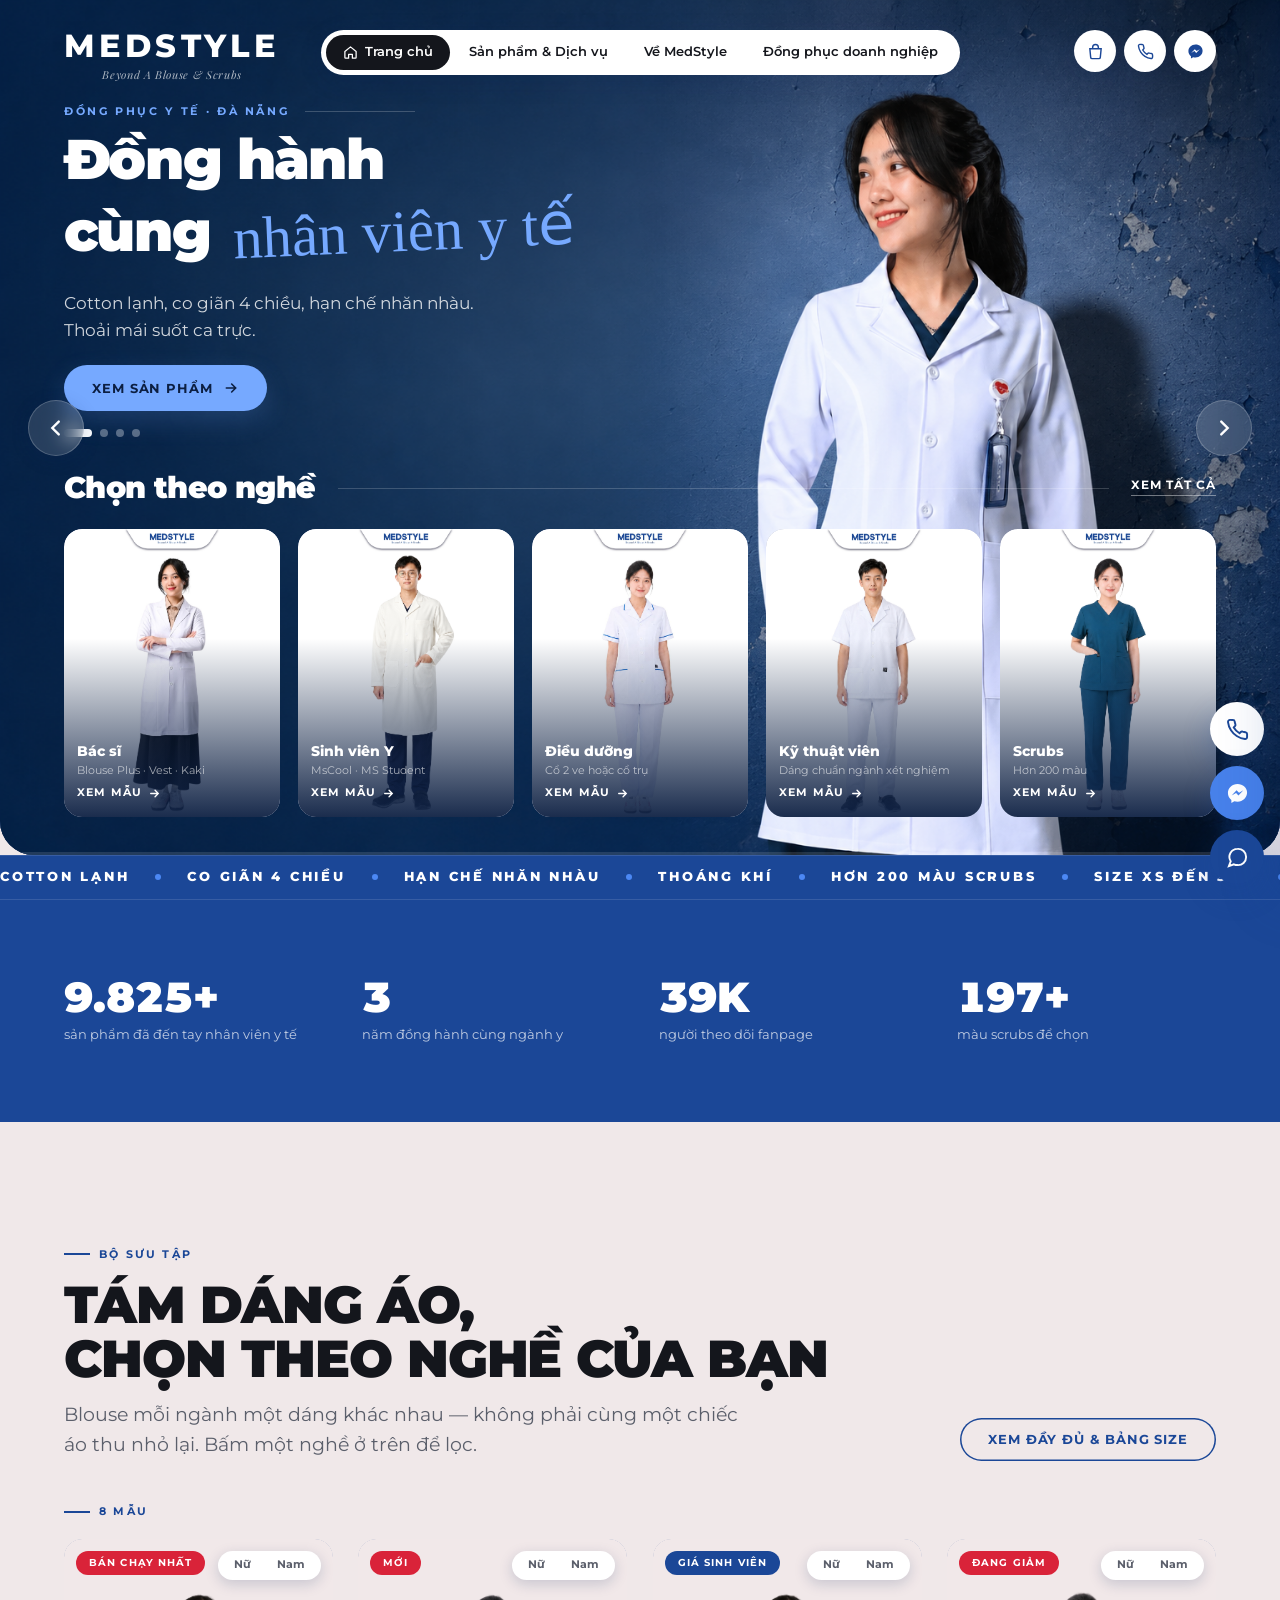
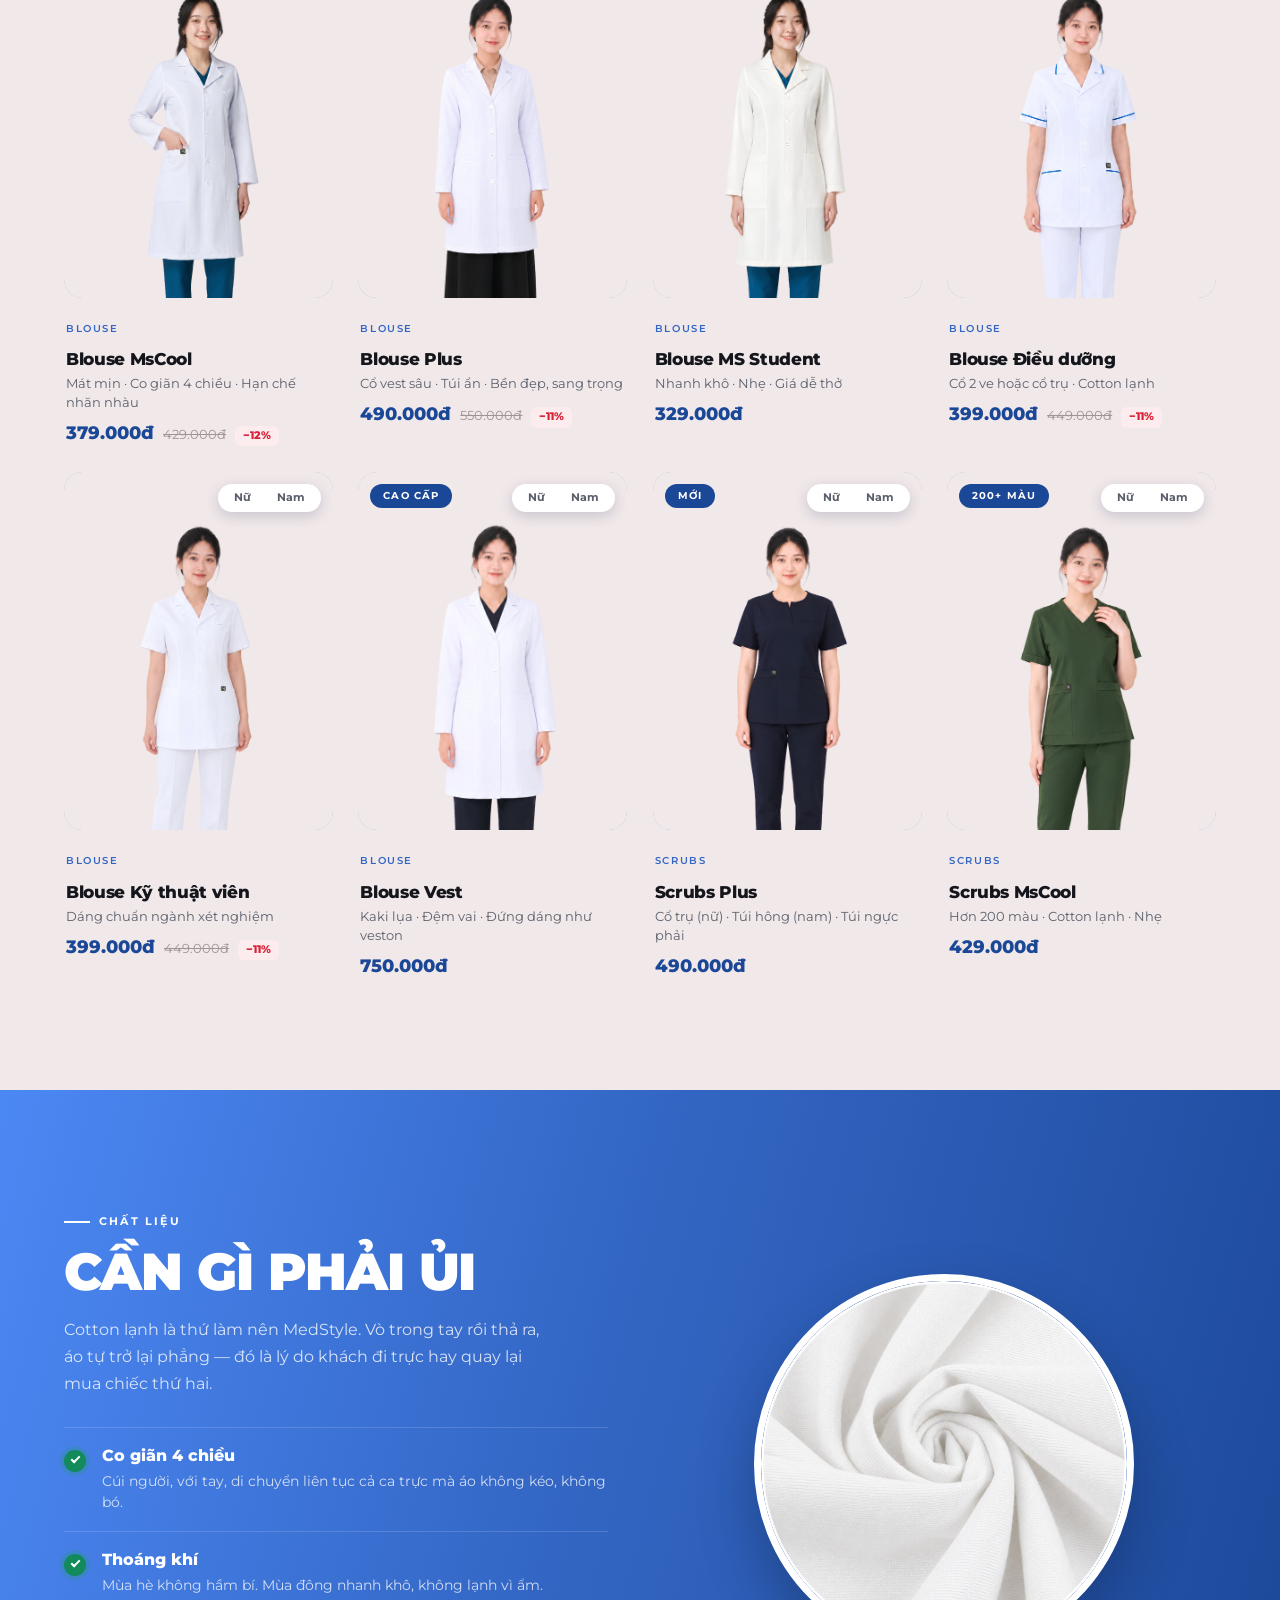
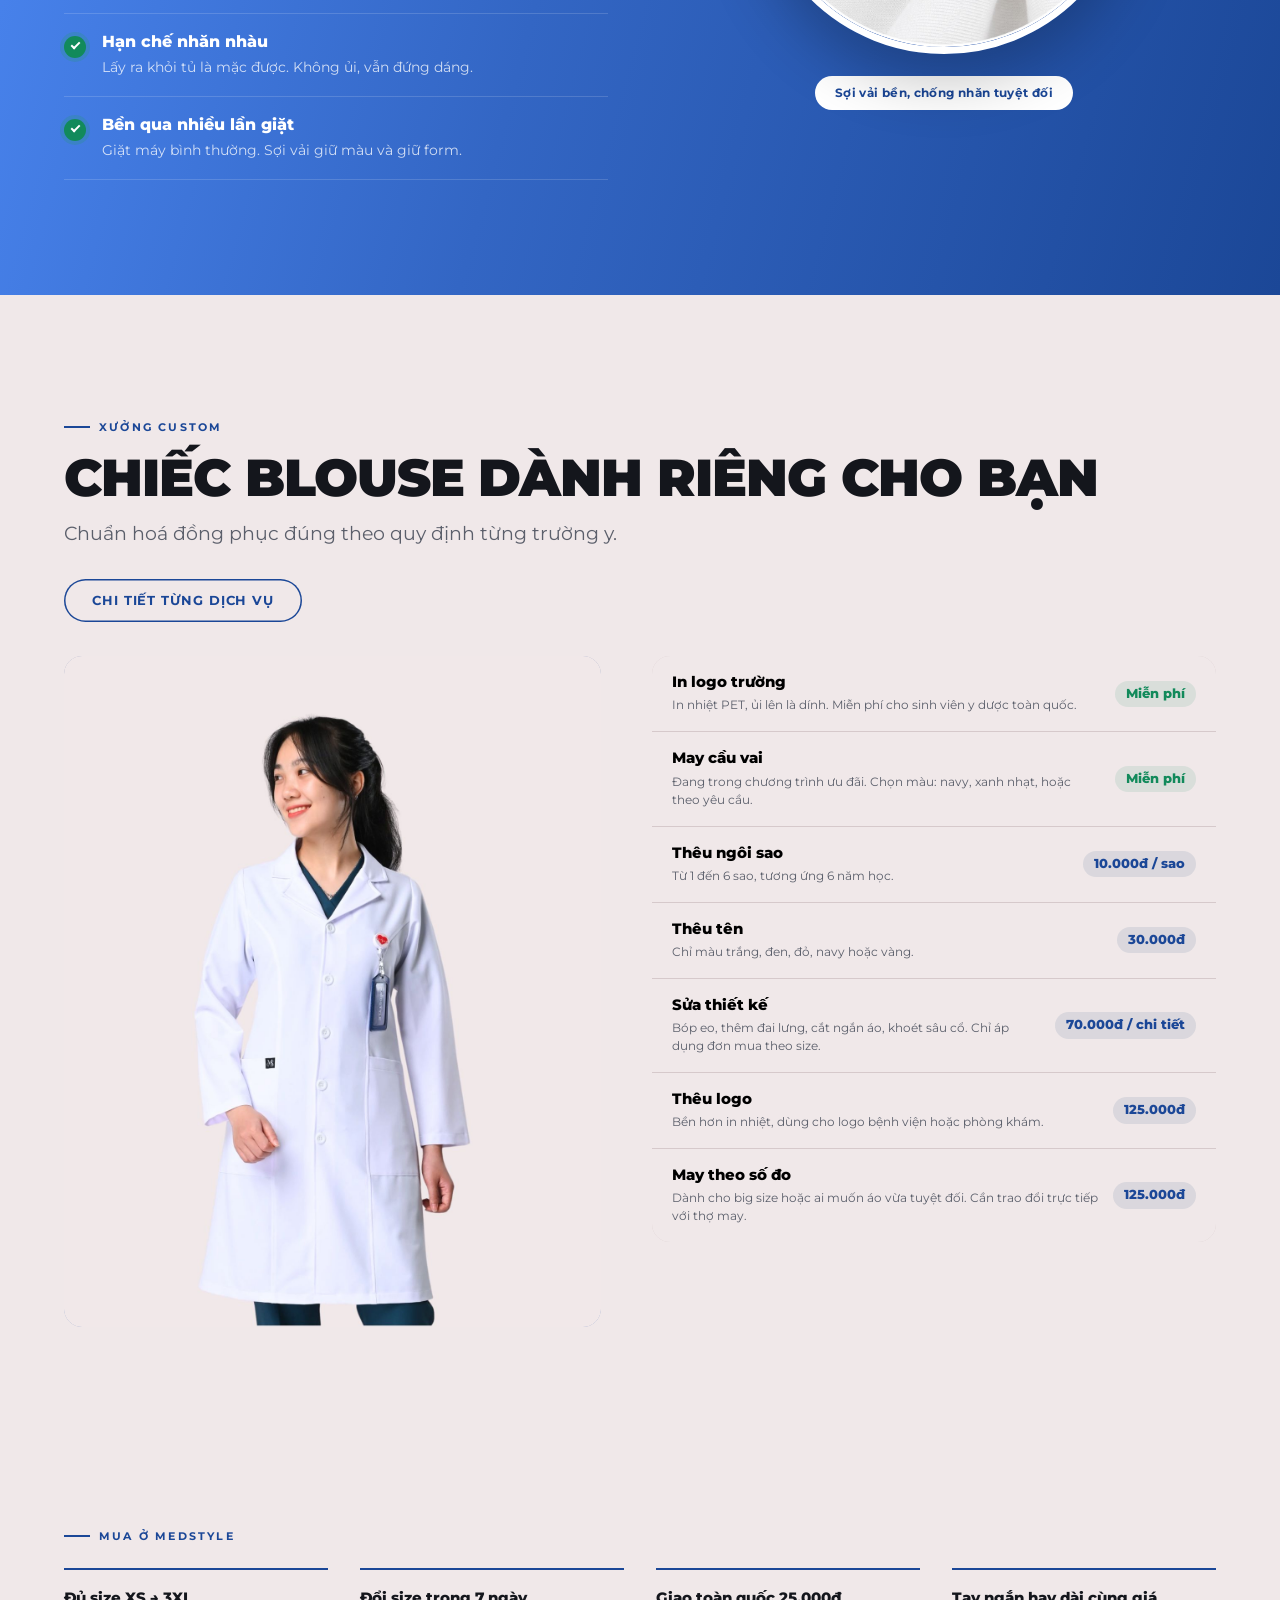
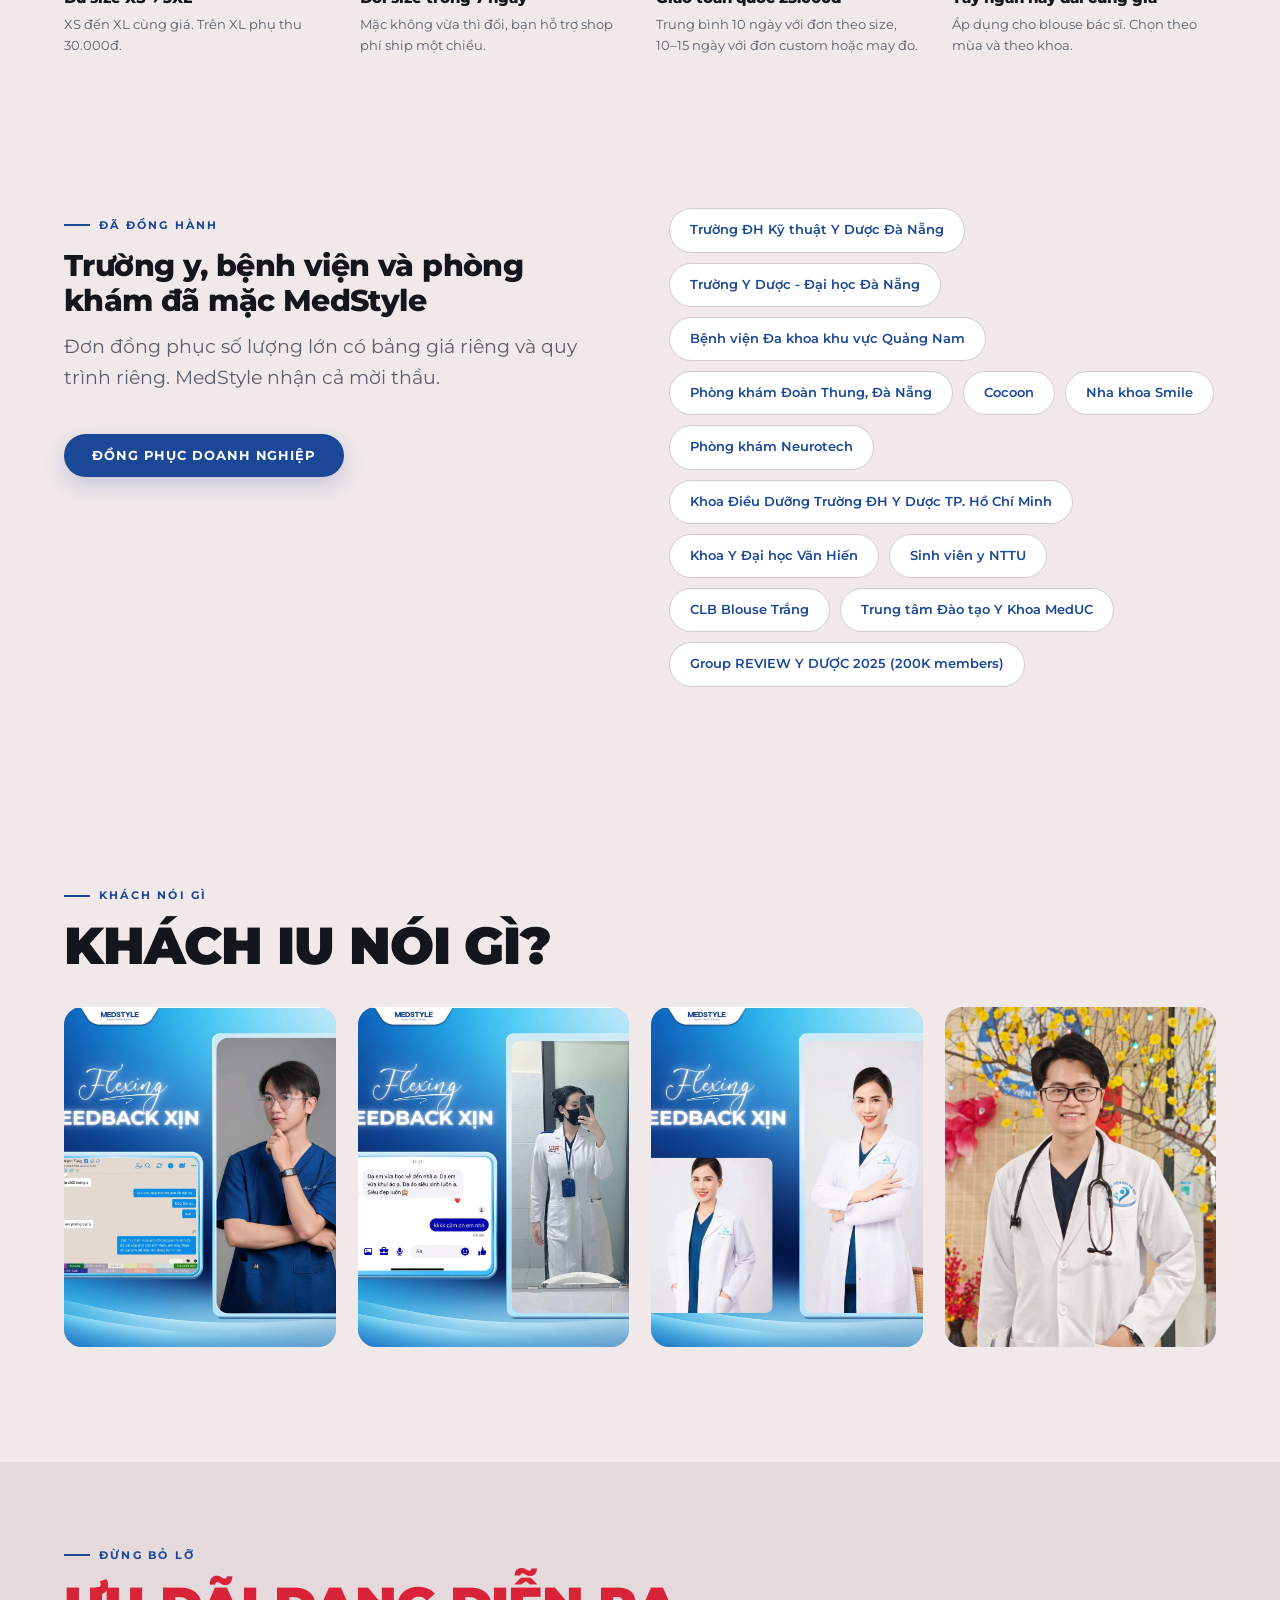
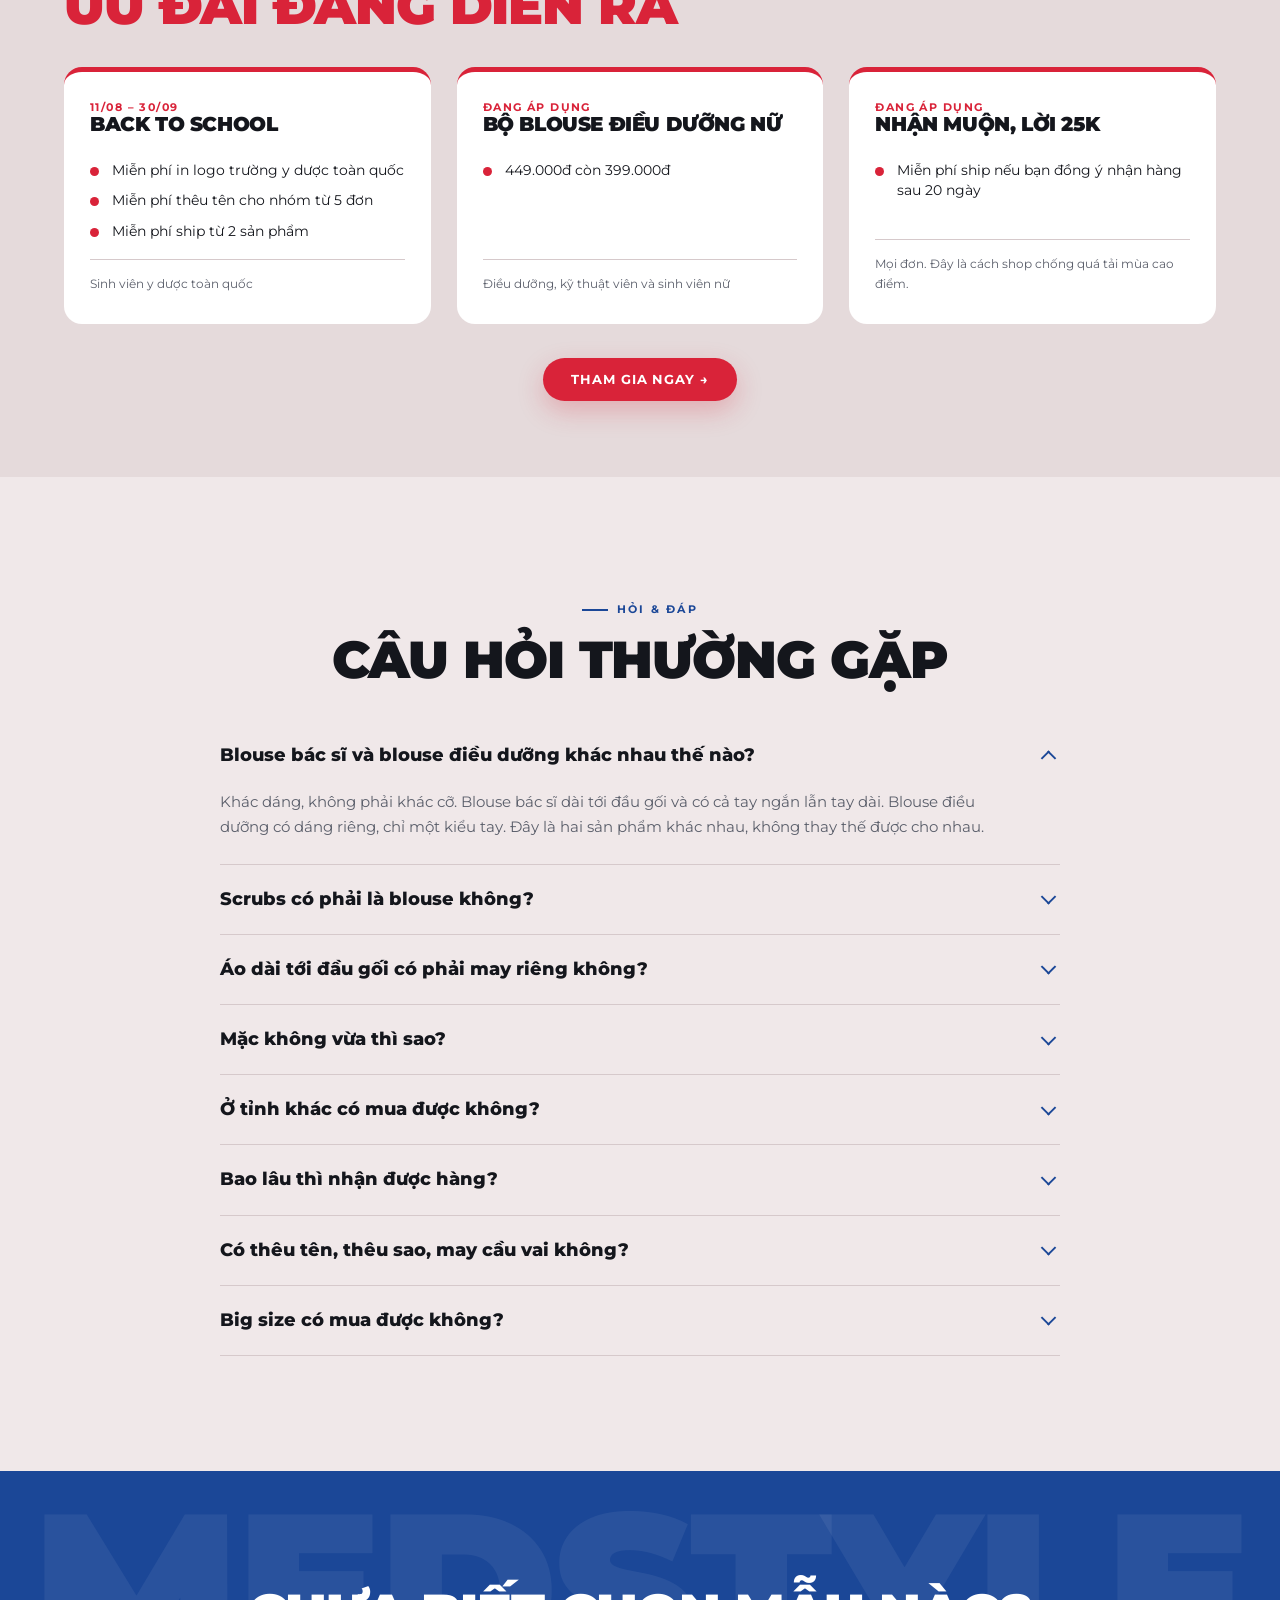
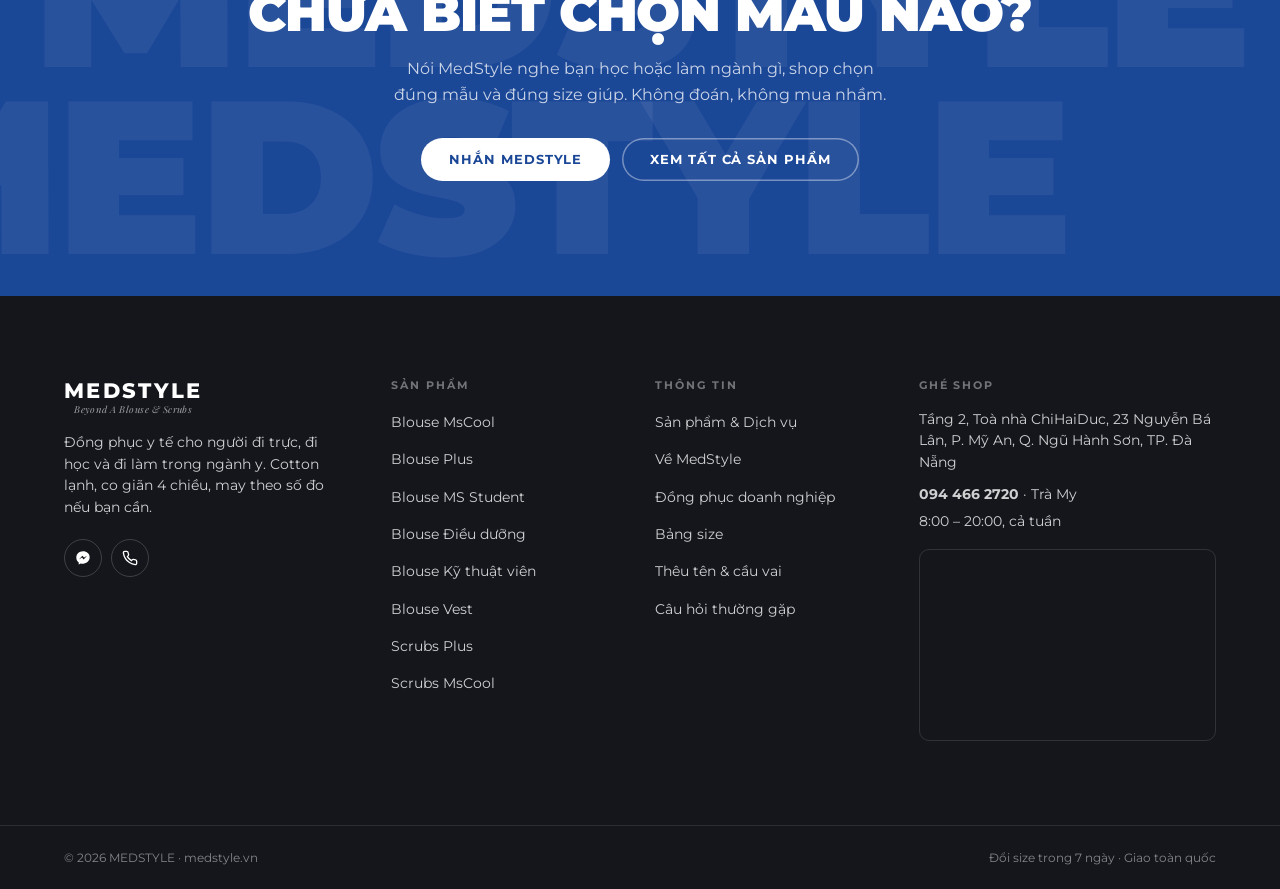
==== index.html @ abc02526 "sua title" ====
<!DOCTYPE html>
<html lang="vi">
<head>
  <meta charset="utf-8">
  <meta name="viewport" content="width=device-width,initial-scale=1">
  <title>MedStyle — ĐỒNG PHỤC Y TẾ</title>
  <link rel="icon" type="image/png" href="assets/img/favicon.jpg">
  <meta name="description" content="Áo blouse bác sĩ, điều dưỡng, kỹ thuật viên và scrubs y tế. Cotton lạnh co giãn 4 chiều, hạn chế nhăn nhàu.">
  <meta name="theme-color" content="#1B4797">
  <link rel="preconnect" href="https://fonts.googleapis.com">
  <link rel="preconnect" href="https://fonts.gstatic.com" crossorigin>
  <link href="https://fonts.googleapis.com/css2?family=Montserrat:ital,wght@0,400;0,500;0,600;0,700;0,800;0,900;1,500&family=Playfair+Display:ital@1&display=swap" rel="stylesheet">
  <link rel="stylesheet" href="assets/css/base.css">
  <link rel="stylesheet" href="assets/css/components.css">
  <link rel="stylesheet" href="assets/css/sections.css">
  <script defer src="assets/js/content.js"></script>
  <script defer src="assets/js/core.js"></script>
  <script defer src="assets/js/render.js"></script>
  <script defer src="assets/js/saved.js"></script>
  <script defer src="assets/js/bot.js"></script>
  <script defer src="assets/js/app.js"></script>
</head>
<body>
  <div id="site-header"></div>
  <main>
    <div data-hero="home" data-cats></div>
    <div class="tape" data-ms="tape" aria-hidden="true"></div>

    <section class="trust pad-s">
      <div class="wrap trust__grid" data-ms="stats"></div>
    </section>

    <section class="pad" id="lookbook">
      <div class="wrap">
        <div class="sec-head rv">
          <div>
            <p class="eyebrow">Bộ sưu tập</p>
            <h2 class="h-l">Tám dáng áo,<br>chọn theo nghề của bạn</h2>
            <p class="lede">Blouse mỗi ngành một dáng khác nhau — không phải cùng một chiếc áo thu nhỏ lại. Bấm một nghề ở trên để lọc.</p>
          </div>
          <a class="btn btn--ghost" href="products.html">Xem đầy đủ & bảng size</a>
        </div>
        <p class="eyebrow rv" style="margin-bottom:22px"><span data-ms="catcount">8 mẫu</span></p>
        <div class="grid-p rv" data-ms="pgrid"></div>
      </div>
    </section>

    <section class="fabric pad" id="chatlieu">
      <div class="wrap fabric__grid">
        <div class="rv">
          <p class="eyebrow">Chất liệu</p>
          <h2 class="h-l">Cần gì phải ủi</h2>
          <p style="color:#ffffffcc;font-size:16px;line-height:1.7;max-width:44ch;margin:16px 0 0">Cotton lạnh là thứ làm nên MedStyle. Vò trong tay rồi thả ra, áo tự trở lại phẳng — đó là lý do khách đi trực hay quay lại mua chiếc thứ hai.</p>
          <ul class="fabric__list">
            <li><div><b>Co giãn 4 chiều</b><p>Cúi người, với tay, di chuyển liên tục cả ca trực mà áo không kéo, không bó.</p></div></li>
            <li><div><b>Thoáng khí</b><p>Mùa hè không hầm bí. Mùa đông nhanh khô, không lạnh vì ẩm.</p></div></li>
            <li><div><b>Hạn chế nhăn nhàu</b><p>Lấy ra khỏi tủ là mặc được. Không ủi, vẫn đứng dáng.</p></div></li>
            <li><div><b>Bền qua nhiều lần giặt</b><p>Giặt máy bình thường. Sợi vải giữ màu và giữ form.</p></div></li>
          </ul>
        </div>
        <div class="zoom rv">
          <div class="zoom__circle">
            <figure class="ph" data-label="fabric-zoom.jpg · 900×900">
              <img src="assets/img/fabric-zoom.jpg" alt="Cận cảnh sợi vải cotton lạnh" loading="lazy" onerror="this.remove()">
            </figure>
          </div>
          <span class="zoom__cap">Sợi vải bền, chống nhăn tuyệt đối</span>
        </div>
      </div>
    </section>

    <section class="pad">
      <div class="wrap">
        <div class="sec-head rv">
          <div>
            <p class="eyebrow">Xưởng custom</p>
            <h2 class="h-l">Chiếc Blouse dành riêng cho bạn</h2>
            <p class="lede">Chuẩn hoá đồng phục đúng theo quy định từng trường y.</p>
          </div>
          <a class="btn btn--ghost" href="products.html#dichvu">Chi tiết từng dịch vụ</a>
        </div>
        <div class="rv" data-ms="custom">
        </div>
      </div>
    </section>

    <section class="pad-s">
      <div class="wrap">
        <p class="eyebrow rv">Mua ở MedStyle</p>
        <div class="pol rv" data-ms="pol" style="margin-top:8px">
        </div>
      </div>
    </section>

    <section class="pad-s">
      <div class="wrap">
        <div class="two two--top">
          <div class="rv">
            <p class="eyebrow">Đã đồng hành</p>
            <h2 class="h-m">Trường y, bệnh viện và phòng khám đã mặc MedStyle</h2>
            <p class="lede" style="margin-top:14px">Đơn đồng phục số lượng lớn có bảng giá riêng và quy trình riêng. MedStyle nhận cả mời thầu.</p>
            <a class="btn btn--pri" href="b2b.html" style="margin-top:22px">Đồng phục doanh nghiệp</a>
          </div>
          <ul class="partners rv" data-ms="partners"></ul>
        </div>
      </div>
    </section>

    <section class="pad">
      <div class="wrap">
        <div class="sec-head rv">
          <div>
            <p class="eyebrow">Khách nói gì</p>
            <h2 class="h-l">Khách iu nói gì?</h2>
          </div>
        </div>
        <div class="fb rv" data-ms="fb"></div>
      </div>
    </section>

    <section class="pad-s" style="background:var(--paper-deep)">
      <div class="wrap">
        <div class="sec-head rv">
          <div>
            <p class="eyebrow">Đừng bỏ lỡ</p>
            <h2 class="h-l"><span class="blink-red">Ưu đãi đang diễn ra</span></h2>
          </div>
        </div>
        <div class="promo rv" data-ms="promo"></div>
        <div style="text-align:center;margin-top:clamp(22px,3vw,34px)" class="rv">
          <a class="btn btn--sale" id="promoJoin" href="#">Tham gia ngay →</a>
        </div>
      </div>
    </section>

    <section class="pad" id="faq">
      <div class="wrap">
        <div style="text-align:center;margin-bottom:34px" class="rv">
          <p class="eyebrow" style="justify-content:center">Hỏi & đáp</p>
          <h2 class="h-l">Câu hỏi thường gặp</h2>
        </div>
        <div class="faq rv" data-ms="faq-list"></div>
      </div>
    </section>

    <section class="closer pad">
      <div class="ghost" aria-hidden="true">
        <span>MEDSTYLE</span>
        <span>MEDSTYLE</span>
      </div>
      <div class="wrap" style="position:relative;z-index:3">
        <h2 class="h-l">Chưa biết chọn mẫu nào?</h2>
        <p>Nói MedStyle nghe bạn học hoặc làm ngành gì, shop chọn đúng mẫu và đúng size giúp. Không đoán, không mua nhầm.</p>
        <div style="display:flex;gap:12px;justify-content:center;flex-wrap:wrap">
          <a class="btn btn--onblue" id="closerMess" href="#">Nhắn MedStyle</a>
          <a class="btn btn--ghost" href="products.html" style="box-shadow:inset 0 0 0 1.5px #ffffff66;color:#fff">Xem tất cả sản phẩm</a>
        </div>
      </div>
    </section>
  </main>
  <div id="site-footer"></div>
</body>
</html>
---- assets/css/base.css ----
:root{
  --navy:#1B4797;
  --navy-deep:#123273;
  --blue:#3366C4;
  --blue-bright:#4781EA;
  --blue-lift:#4C88F4;
  --paper:#F0E8E9;
  --paper-deep:#E5DADB;
  --white:#FFF;
  --ink:#14161C;
  --ink-soft:#5B5F6B;
  --line:#D6C9CB;
  --dk:#0C1F42;
  --dk-2:#122E5C;
  --dk-3:#1B4797;
  --lift:#76A9FF;
  --sale:#D92339;
  --sale-soft:#FDECEE;
  --ok:#128A5B;
  --amber:#C79A16;
  --wedge:linear-gradient(105deg,var(--blue-lift) 0%,var(--blue) 45%,var(--navy) 100%);
  --display:"Montserrat",system-ui,sans-serif;
  --body:"Montserrat",system-ui,sans-serif;
  --serif:"Playfair Display",Georgia,serif;
  --script:"Pacifico","Dancing Script",cursive;
  --gut:clamp(20px,5vw,64px);
  --max:1320px;
  --r:18px;
  --r-s:10px;
  --ease:cubic-bezier(.22,.61,.36,1)
}
*,*::before,*::after{box-sizing:border-box}
html{scroll-behavior:smooth;-webkit-text-size-adjust:100%}
body{margin:0;background:var(--paper);color:var(--ink);font:400 16px/1.65 var(--body);overflow-x:hidden}
img{max-width:100%;display:block}a{color:inherit;text-decoration:none}button{font:inherit;cursor:pointer}
:focus-visible{outline:3px solid var(--navy);outline-offset:3px;border-radius:4px}
@media(prefers-reduced-motion:reduce){*{animation:none!important;transition:none!important;scroll-behavior:auto!important}}
.wrap{width:100%;max-width:var(--max);margin-inline:auto;padding-inline:var(--gut)}
section{position:relative}.pad{padding-block:clamp(64px,9vw,130px)}.pad-s{padding-block:clamp(44px,6vw,84px)}
.eyebrow{display:inline-flex;align-items:center;gap:9px;font:700 11px/1 var(--body);letter-spacing:.2em;text-transform:uppercase;color:var(--navy);margin:0 0 18px}
.eyebrow::before{content:"";width:26px;height:2px;background:currentColor}
h1,h2,h3,h4{margin:0;font-family:var(--display);letter-spacing:-.02em;color:var(--ink)}
.h-xl{font-weight:900;font-size:clamp(30px,4.2vw,50px);line-height:1.15;text-transform:uppercase}
.h-l{font-weight:900;font-size:clamp(28px,4.2vw,52px);line-height:1.04;text-transform:uppercase}
.h-m{font-weight:800;font-size:clamp(21px,2.5vw,30px);line-height:1.16}.h-s{font-weight:700;font-size:17px;line-height:1.3}
.lede{font-size:clamp(16px,1.5vw,19px);line-height:1.6;color:var(--ink-soft);max-width:52ch}.txt-blue{color:var(--navy)}
.two{display:grid;grid-template-columns:1fr 1fr;gap:clamp(26px,4.5vw,64px);align-items:center}.two--top{align-items:start}
.prose p{font-size:15.5px;line-height:1.78;color:var(--ink-soft);margin:0 0 18px;max-width:62ch}.prose p strong{color:var(--ink)}
.prose h3{font:800 clamp(19px,2.2vw,26px)/1.2 var(--display);margin:38px 0 14px}
.rv{opacity:0;transform:translateY(22px);transition:opacity .7s var(--ease),transform .7s var(--ease)}.rv.is-in{opacity:1;transform:none}
.ph{position:relative;margin:0;overflow:hidden;aspect-ratio:var(--ar,4/5);border-radius:var(--r);background:linear-gradient(160deg,#E9E1E2 0%,#DFE2EC 55%,#D4DBEE 100%);display:grid;place-items:center;box-shadow:inset 0 0 0 2px #1B47974d;outline:2px dashed #1B479766;outline-offset:-8px}
.ph::before{content:"MS";position:absolute;inset:0;display:grid;place-items:center;font:900 clamp(46px,7vw,86px)/1 var(--display);letter-spacing:.02em;color:#1B47791f;pointer-events:none}
.ph::after{content:attr(data-label);position:relative;z-index:1;font:700 9.5px/1.5 var(--body);letter-spacing:.1em;text-transform:uppercase;color:#fff;background:#1B4797;opacity:.92;padding:5px 12px;border-radius:100px;text-align:center;max-width:82%;box-shadow:0 3px 10px #0004}
.ph>img{position:absolute;inset:0;z-index:2;width:100%;height:100%;object-fit:cover}.ph--bare{border-radius:0}
.ghost{position:absolute;inset:0;overflow:hidden;pointer-events:none;user-select:none;z-index:0;display:flex;flex-direction:column;justify-content:center}
.ghost span{font:900 clamp(90px,17vw,260px)/.86 var(--display);letter-spacing:-.02em;white-space:nowrap;color:#1B479714}
.ghost span:nth-child(2){transform:translateX(-14%)}.ghost span:nth-child(3){transform:translateX(6%)}
.btn{display:inline-flex;align-items:center;gap:10px;padding:15px 28px;border:0;border-radius:100px;font:700 13px/1 var(--body);letter-spacing:.07em;text-transform:uppercase;white-space:nowrap;transition:transform .25s var(--ease),box-shadow .25s var(--ease),background .25s var(--ease)}
.btn svg{width:16px;height:16px;flex:none}.btn--pri{background:var(--navy);color:#fff;box-shadow:0 8px 22px #1b479733}.btn--pri:hover{background:var(--navy-deep);transform:translateY(-3px);box-shadow:0 14px 30px #1b479740}
.btn--ghost{background:transparent;color:var(--navy);box-shadow:inset 0 0 0 1.5px var(--navy)}.btn--ghost:hover{background:var(--navy);color:#fff;transform:translateY(-3px)}
.btn--onblue{background:#fff;color:var(--navy)}.btn--onblue:hover{transform:translateY(-3px);box-shadow:0 14px 30px #0003}
.btn--sale{background:var(--sale);color:#fff;box-shadow:0 10px 26px #D9233940}.btn--sale:hover{background:#B81C2F;transform:translateY(-3px);box-shadow:0 14px 32px #D9233955}
.todo{background:#FFF4CC;border:1.5px dashed #C79A16;color:#6D5307;border-radius:var(--r-s);padding:15px 20px;margin-bottom:26px;font:600 13px/1.55 var(--body)}
.checklist{list-style:none;margin:22px 0 0;padding:0;display:flex;flex-direction:column;gap:10px}.checklist li{font-size:15.5px;line-height:1.6;color:var(--ink)}
.checklist--wide li{max-width:64ch}.taglist{list-style:none;margin:16px 0 0;padding:0}.taglist li{position:relative;padding-left:20px;margin-bottom:8px;font-size:15.5px;line-height:1.6;color:var(--ink)}.taglist li::before{content:"";position:absolute;left:2px;top:9px;width:6px;height:6px;border-radius:50%;background:var(--navy)}
.taglist--2col{display:grid;grid-template-columns:1fr 1fr;column-gap:28px}
@media(max-width:860px){.two{grid-template-columns:1fr}}@media(max-width:640px){.taglist--2col{grid-template-columns:1fr}}@media(max-width:520px){.btn{padding:14px 20px;font-size:12px}}
---- assets/css/components.css ----
/* Header / navigation */
.topbar{position:fixed;top:clamp(22px,2.4vw,30px);left:0;right:0;z-index:60;background:transparent;border:0}
.topbar__in{max-width:var(--max);margin-inline:auto;padding:0 var(--gut);display:flex;align-items:center;justify-content:center;gap:14px;position:relative}
.navpill{display:flex;align-items:center;gap:2px;background:#fff;border-radius:100px;padding:5px;box-shadow:0 6px 26px #0b25591f}
.navpill a{display:inline-flex;align-items:center;gap:7px;padding:10px 17px;border-radius:100px;font:600 12.5px/1 var(--body);white-space:nowrap;transition:.25s var(--ease)}
.navpill a:hover{background:var(--paper)}.navpill a[aria-current=page]{background:var(--ink);color:#fff}.navpill svg{width:15px;height:15px}
.nav{display:none}.topbar__act{position:absolute;right:var(--gut);top:0;display:flex;align-items:center;gap:8px}
.icobtn{position:relative;width:42px;height:42px;border-radius:50%;border:0;background:#fff;color:var(--navy);display:grid;place-items:center;box-shadow:0 6px 20px #0b25591f;transition:.25s var(--ease)}
.icobtn:hover{transform:translateY(-2px)}.icobtn svg{width:17px;height:17px}.icobtn i{position:absolute;top:-3px;right:-3px;font-style:normal;min-width:19px;height:19px;padding:0 5px;border-radius:100px;background:var(--sale);color:#fff;display:grid;place-items:center;font:800 10.5px/1 var(--display);box-shadow:0 0 0 2px var(--paper)}
.icobtn i:empty,.icobtn i[data-n="0"]{display:none}.burger{display:none;width:42px;height:42px;border:0;background:#fff;color:var(--navy);border-radius:50%;box-shadow:0 6px 20px #0b25591f}.burger svg{width:24px;height:24px}
.logo{display:inline-flex;flex-direction:column;align-items:center;line-height:1}.logo b{font:800 21px/1 var(--display);letter-spacing:.11em;color:var(--navy)}.logo i{font:italic 400 9.5px/1 var(--serif);letter-spacing:.05em;color:var(--navy);opacity:.78;margin-top:4px}
@media(max-width:1080px){.topbar__in{justify-content:flex-end}.navpill{display:none}.burger{display:grid;place-items:center}.nav{display:flex;position:fixed;inset:78px 12px auto;border-radius:18px;flex-direction:column;background:#fff;transform:translateY(-130%);padding:10px;box-shadow:0 24px 50px #0b255926;transition:transform .35s var(--ease)}.nav.is-open{transform:none}.nav a{padding:14px 18px;border-radius:12px;font:600 14px/1 var(--body)}.nav a[aria-current=page]{background:var(--ink);color:#fff}}

/* Hero */
.hero{position:relative;overflow:hidden;background:var(--dk);padding-top:clamp(22px,2.4vw,30px);padding-bottom:clamp(24px,3vw,38px);border-radius:0 0 clamp(20px,3vw,34px) clamp(20px,3vw,34px)}
.hero__bg{position:absolute;inset:0;z-index:0}.hero__img{position:absolute;inset:0;opacity:0;transition:opacity 1s var(--ease)}.hero__img.is-on{opacity:1}.hero__img .ph{position:absolute;inset:0;aspect-ratio:auto;width:100%;height:100%;border-radius:0;background:repeating-linear-gradient(45deg,#1A3765 0 16px,#16305A 16px 32px);box-shadow:inset 0 0 0 2px #76A9FF4d}.hero__img .ph::before{color:#76A9FF1f}.hero__img .ph::after{color:#B9D3FF;opacity:1;font-size:11.5px;letter-spacing:.13em;background:#0A1A38b3;padding:9px 16px}
.hero-img-desktop,.hero-img-mobile{object-position:center}.hero-img-mobile{display:none}.hero__in{position:relative;z-index:3;max-width:var(--max);margin-inline:auto;padding-inline:var(--gut)}
.hero__logo{display:inline-flex;flex-direction:column;align-items:center;line-height:1;margin-bottom:clamp(16px,2.4vw,26px)}.hero__logo b{font:800 clamp(22px,2.5vw,32px)/1 var(--display);letter-spacing:.13em;color:#fff}.hero__logo i{font:italic 400 clamp(9px,1vw,11px)/1 var(--serif);letter-spacing:.06em;color:#ffffffab;margin-top:7px}
.hero__slides{position:relative;min-height:clamp(210px,20vw,270px)}.hero__slide{position:absolute;inset:0;opacity:0;visibility:hidden;transition:opacity .7s var(--ease),visibility .7s}.hero__slide.is-on{opacity:1;visibility:visible;position:relative}
.hs{display:grid}.hs__copy{max-width:min(52ch,56%)}.hs__eye{display:flex;align-items:center;gap:16px;margin:0 0 14px;font:700 11px/1 var(--body);letter-spacing:.24em;text-transform:uppercase;color:var(--lift)}.hs__eye::after{content:"";flex:1;max-width:110px;height:1px;background:#ffffff33}.hs h2{color:#fff;margin:0 0 14px;font:900 clamp(30px,4.4vw,56px)/1.02 var(--display);letter-spacing:-.03em;text-wrap:balance}.hs h2 em{display:inline-block;font-style:normal;color:var(--lift);font-family:var(--script);font-weight:400;font-size:1.05em;line-height:1.5;letter-spacing:0;transform:rotate(-2.5deg);margin-left:.12em;position:relative}.hs__sub{color:#ffffffcf;font-size:clamp(14px,1.45vw,16.5px);line-height:1.6;max-width:38ch;margin:0 0 22px}.hs__cta{display:flex;align-items:center;gap:18px;flex-wrap:wrap}.btn--lift{background:var(--lift);color:var(--dk);box-shadow:0 10px 26px #76a9ff2e}.btn--lift:hover{background:#fff;transform:translateY(-3px)}
.hs__play{display:flex;align-items:center;gap:12px;color:#fff}.hs__play[hidden]{display:none}.hs__play span{width:44px;height:44px;border-radius:50%;background:#fff;color:var(--dk);display:grid;place-items:center}.hs__play svg{width:14px;height:14px}.hs__play b{display:block;font:700 12.5px/1.3 var(--display)}.hs__play small{color:#ffffff8c;font-size:11px}
.hero__arrow{position:absolute;top:50%;transform:translateY(-50%);z-index:6;width:56px;height:56px;border-radius:50%;border:0;background:#ffffff22;color:#fff;display:grid;place-items:center;backdrop-filter:blur(10px);box-shadow:0 4px 18px #0b25592e,inset 0 0 0 1px #ffffff33;transition:.28s var(--ease)}.hero__arrow svg{width:22px;height:22px}.hero__arrow--prev{left:clamp(12px,2.4vw,28px)}.hero__arrow--next{right:clamp(12px,2.4vw,28px)}.hero__arrow:hover{background:#fff;color:var(--dk);transform:translateY(-50%) scale(1.09)}
.hero__dots{display:flex;align-items:center;gap:8px;margin-top:18px}.hero__dots button{width:8px;height:8px;border-radius:100px;border:0;background:#ffffff55;padding:0;transition:.3s var(--ease)}.hero__dots button.is-on{width:28px;background:#fff}.hero__bar{position:absolute;z-index:6;left:0;right:0;bottom:0;height:3px;background:#ffffff1f;overflow:hidden}.hero__bar i{display:block;height:100%;width:0;background:var(--lift)}.hero.is-run .hero__bar i{animation:heroBar 5s linear}@keyframes heroBar{to{width:100%}}
.hero__cats{position:relative;z-index:3;margin-top:clamp(22px,3vw,36px)}.hero__cats .cathead h2{color:#fff}.hero__cats .cathead .rule{background:#ffffff2e}.hero__cats .cathead a{color:#fff;border-bottom-color:#ffffff6b}
@media(max-width:960px){.hero{padding-top:clamp(74px,14vw,88px)}.hero-img-desktop{display:none}.hero-img-mobile{display:block}.hs__copy{max-width:100%}.hero__slides{min-height:0}.hero__arrow{display:none}.hero__dots{margin-top:14px}.hero__cats{margin-top:20px}}

/* Category cards and product cards */
.cathead{display:flex;align-items:center;gap:22px;margin-bottom:26px}.cathead h2{font:900 clamp(21px,2.6vw,30px)/1 var(--display);white-space:nowrap}.cathead .rule{flex:1;height:1px;background:var(--line)}.cathead a{font:700 11.5px/1 var(--body);letter-spacing:.09em;text-transform:uppercase;color:var(--navy);border-bottom:1.5px solid var(--navy);padding-bottom:3px;white-space:nowrap}
.cats{display:grid;grid-template-columns:repeat(5,1fr);gap:clamp(10px,1.4vw,18px)}.cat{position:relative;border:0;padding:0;background:none;border-radius:var(--r);overflow:hidden;aspect-ratio:3/4;transition:transform .38s var(--ease),box-shadow .38s var(--ease)}.cat .ph{width:100%;height:100%}.cat::after{content:"";position:absolute;inset:0;z-index:2;background:linear-gradient(transparent 38%,#0C1F42f0)}.cat__cap{position:absolute;z-index:4;inset:auto 0 0;padding:13px;text-align:left}.cat__cap b{display:block;color:#fff;font:800 14px/1.2 var(--display)}.cat__cap small{display:block;color:#ffffff9e;font-size:10.5px;margin-top:4px;line-height:1.35}.cat__cap u{display:inline-flex;align-items:center;gap:6px;margin-top:8px;text-decoration:none;color:#fff;font:700 10.5px/1 var(--body);letter-spacing:.11em;text-transform:uppercase}.cat__cap svg{width:13px;height:13px}.cat:hover,.cat.is-on{transform:translateY(-9px);box-shadow:0 20px 40px #0b255959}.cat.is-on{box-shadow:0 0 0 2.5px var(--lift),0 20px 40px #0b255959}
.sec-head{display:flex;align-items:flex-end;justify-content:space-between;gap:30px;flex-wrap:wrap;margin-bottom:34px}.sec-head .lede{margin:14px 0 0}.grid-p{display:grid;grid-template-columns:repeat(4,1fr);gap:clamp(14px,2vw,26px)}
.card{position:relative;display:flex;flex-direction:column;cursor:pointer}.card__media{position:relative;overflow:hidden;border-radius:var(--r)}.card__badge{position:absolute;top:12px;left:12px;z-index:9;background:var(--navy);color:#fff;padding:7px 13px;border-radius:100px;font:700 10px/1 var(--body);letter-spacing:.11em;text-transform:uppercase}.card__badge--sale{background:var(--sale)}.card__over{position:absolute;inset:auto 0 0;z-index:6;padding:34px 15px 14px;background:linear-gradient(transparent,#1B4797f2);opacity:0;transform:translateY(12px);transition:.35s var(--ease)}.card:hover .card__over,.card:focus-within .card__over{opacity:1;transform:none}.card__over p{margin:0 0 10px;color:#fff;font-size:12.5px;line-height:1.5}.card__go{display:inline-flex;align-items:center;gap:8px;color:#fff;font:700 11px/1 var(--body);letter-spacing:.1em;text-transform:uppercase;border-bottom:1.5px solid #ffffff66;padding-bottom:4px}.card__go svg{width:15px;height:15px}.card__hit{position:absolute;inset:0;z-index:7}.card__body{padding:16px 2px 0}.card__kind{font:600 10px/1 var(--body);letter-spacing:.16em;text-transform:uppercase;color:var(--blue)}.card__name{margin:9px 0 6px;font:800 17px/1.2 var(--display)}.card__claim{margin:0 0 11px;font-size:12.5px;line-height:1.5;color:var(--ink-soft)}.card__price{display:flex;align-items:baseline;gap:9px;flex-wrap:wrap}.card__price b{font:800 18px/1 var(--display);color:var(--navy)}.card__price s{font-size:13px;color:#A09496}.card__price i{font-style:normal;background:var(--sale-soft);color:var(--sale);padding:5px 8px;border-radius:6px;font:800 10.5px/1 var(--display)}
.shots{position:relative;overflow:hidden;border-radius:var(--r)}.shots__f{position:absolute;inset:0;opacity:0;transition:opacity .6s var(--ease)}.shots__f:first-child{position:relative}.shots__f.is-on{opacity:1;z-index:2}.shots__f .ph{height:100%}.shots__dots{position:absolute;z-index:6;inset:auto 0 10px;display:flex;gap:5px;justify-content:center}.shots__dots i{width:16px;height:3px;border-radius:3px;background:#ffffff70}.shots__dots i.is-on{background:#fff}.gpill{position:absolute;z-index:8;top:12px;right:12px;display:flex;background:#fff;border-radius:100px;padding:3px;box-shadow:0 4px 14px #0b25592e}.gpill button{border:0;background:transparent;border-radius:100px;padding:6px 13px;font:700 10.5px/1 var(--body);color:var(--ink-soft)}.gpill button.is-on{background:var(--navy);color:#fff}
@media(max-width:1080px){.grid-p{grid-template-columns:repeat(3,1fr)}}@media(max-width:820px){.grid-p{grid-template-columns:repeat(2,1fr)}}@media(max-width:640px){.cats{gap:8px}.cathead{gap:14px}.cathead .rule{display:none}}@media(max-width:460px){.grid-p{grid-template-columns:1fr}}

/* Footer */
.foot{background:var(--ink);color:#fff}.foot__grid{display:grid;grid-template-columns:1.3fr 1fr 1fr 1.4fr;gap:clamp(26px,4vw,54px);padding-block:clamp(50px,7vw,84px)}.foot h4{font:700 11px/1 var(--body);letter-spacing:.18em;text-transform:uppercase;color:#ffffff66;margin-bottom:18px}.foot ul{list-style:none;margin:0;padding:0;display:grid;gap:11px}.foot a,.foot p{font-size:13.5px;line-height:1.6;color:#ffffffcc;margin:0}.foot a:hover{color:#fff}.foot .logo b{color:#fff}.foot .logo i{color:#fff;opacity:.6}.foot__map{border-radius:var(--r-s);overflow:hidden;border:1px solid #ffffff1f}.foot__map iframe{width:100%;height:190px;border:0;display:block}.foot__soc{display:flex;gap:9px;margin-top:20px}.foot__soc a{width:38px;height:38px;border-radius:50%;border:1px solid #ffffff2e;display:grid;place-items:center;color:#fff}.foot__soc svg{width:16px;height:16px}.foot__base{border-top:1px solid #ffffff1a;padding-block:22px;display:flex;justify-content:space-between;gap:16px;flex-wrap:wrap;font-size:12px;color:#ffffff7a}
@media(max-width:900px){.foot__grid{grid-template-columns:1fr 1fr}}@media(max-width:560px){.foot__grid{grid-template-columns:1fr}}

/* Dock, bot, saved panel, lightbox */
.dock{position:fixed;right:16px;bottom:16px;z-index:80;display:flex;flex-direction:column-reverse;gap:10px;align-items:flex-end}.dock__btn{width:54px;height:54px;border-radius:50%;border:0;background:var(--navy);color:#fff;display:grid;place-items:center;box-shadow:0 10px 28px #1b479747}.dock__btn svg{width:23px;height:23px}.dock__btn--mess{background:var(--blue-bright)}.dock__btn--call{background:#fff;color:var(--navy)}
.bot{position:fixed;right:16px;bottom:80px;z-index:81;width:min(370px,calc(100vw - 32px));max-height:min(560px,calc(100vh - 110px));background:#fff;border-radius:20px;overflow:hidden;box-shadow:0 30px 70px #1b479733,0 0 0 1px #1b479714;display:none;flex-direction:column}.bot.is-open{display:flex}.bot__top{background:var(--wedge);color:#fff;padding:16px 18px;display:flex;align-items:center;gap:12px}.bot__av{width:38px;height:38px;border-radius:50%;background:#fff;display:grid;place-items:center;color:var(--navy);font:900 13px/1 var(--display)}.bot__top b{display:block;font:800 14px/1.2 var(--display)}.bot__top span{font-size:11.5px;color:#ffffffc4}.bot__x{margin-left:auto;background:none;border:0;color:#fff;font-size:22px}.bot__log{flex:1;overflow-y:auto;padding:18px;display:flex;flex-direction:column;gap:11px;background:var(--paper)}.msg{max-width:86%;padding:11px 15px;border-radius:16px;font-size:13.8px;line-height:1.55;white-space:pre-line}.msg--bot{background:#fff;border-bottom-left-radius:5px;align-self:flex-start}.msg--me{background:var(--navy);color:#fff;border-bottom-right-radius:5px;align-self:flex-end}.msg a{color:var(--navy);font-weight:700;text-decoration:underline}.msg--me a{color:#fff}.msg--typing{display:flex;gap:5px;align-items:center;padding:15px}.msg--typing i{width:7px;height:7px;border-radius:50%;background:#B9AFB1;animation:dot 1.3s infinite}.msg--typing i:nth-child(2){animation-delay:.18s}.msg--typing i:nth-child(3){animation-delay:.36s}@keyframes dot{0%,60%,100%{transform:translateY(0);opacity:.45}30%{transform:translateY(-5px);opacity:1}}
.bot__quick{display:flex;flex-wrap:wrap;gap:6px;padding:0 18px 12px;background:var(--paper)}.bot__quick button{background:#fff;border:1px solid var(--line);color:var(--navy);padding:8px 13px;border-radius:100px;font:600 12px/1 var(--body)}.bot__form{display:flex;gap:8px;padding:12px;border-top:1px solid var(--line);background:#fff}.bot__form input{flex:1;border:1px solid var(--line);border-radius:100px;padding:11px 16px;background:var(--paper)}.bot__form button{width:40px;height:40px;border-radius:50%;border:0;background:var(--navy);color:#fff;display:grid;place-items:center}.bot__note{padding:0 18px 12px;font-size:10.5px;color:var(--ink-soft);background:var(--paper)}
.save-tab{position:fixed;right:0;top:50%;transform:translateY(-50%);z-index:78;background:var(--navy);color:#fff;border:0;padding:18px 11px;border-radius:14px 0 0 14px;display:flex;flex-direction:column;align-items:center;gap:9px;box-shadow:-4px 0 22px #1b479733}.save-tab svg{width:19px;height:19px}.save-tab span{writing-mode:vertical-rl;font:700 10.5px/1 var(--body);letter-spacing:.16em;text-transform:uppercase}.save-tab i{font-style:normal;min-width:21px;height:21px;border-radius:50%;background:var(--sale);display:grid;place-items:center;font:800 11px/1 var(--display)}.save-tab[hidden]{display:none}.save-panel{position:fixed;right:0;top:0;bottom:0;z-index:90;width:min(360px,92vw);background:var(--paper);box-shadow:-14px 0 50px #1b479733;transform:translateX(101%);transition:transform .4s var(--ease);display:flex;flex-direction:column}.save-panel.is-open{transform:none}.save-panel__top{background:var(--navy);color:#fff;padding:18px 20px;display:flex;align-items:center;gap:12px}.save-panel__top b{font:800 15px/1.2 var(--display)}.save-panel__x{margin-left:auto;background:none;border:0;color:#fff;font-size:24px}.save-panel__list{flex:1;overflow-y:auto;padding:14px}.save-panel__foot{padding:14px;border-top:1px solid var(--line);background:#fff}.save-panel__foot .btn{width:100%;justify-content:center}.sv{display:grid;grid-template-columns:58px 1fr auto auto;gap:10px;align-items:center;background:#fff;border-radius:var(--r-s);padding:10px;margin-bottom:9px}.sv .ph{border-radius:7px}.sv .ph::before{font-size:15px}.sv .ph::after{display:none}.sv b{display:block;font:800 13px/1.25 var(--display)}.sv u{display:block;text-decoration:none;margin-top:4px;font:800 13px/1 var(--display);color:var(--navy)}.sv__qty{display:flex;align-items:center;gap:8px}.sv__qty button{width:24px;height:24px;border-radius:50%;border:1px solid var(--line);background:#fff;color:var(--navy)}.sv__x{background:none;border:0;color:#A09496;font-size:19px}.save-empty{text-align:center;padding:44px 20px;color:var(--ink-soft);font-size:13.5px}.scrim{position:fixed;inset:0;z-index:89;background:#0B255966;opacity:0;visibility:hidden;transition:.35s}.scrim.is-on{opacity:1;visibility:visible}
.lightbox{position:fixed;inset:0;z-index:95;display:grid;place-items:center;padding:5vh 5vw;background:#0B255966;opacity:0;visibility:hidden;transition:.3s}.lightbox.is-on{opacity:1;visibility:visible}.lightbox img{max-width:min(90vw,620px);max-height:88vh;border-radius:var(--r);box-shadow:0 30px 70px #00000059}.lightbox__x{position:fixed;top:20px;right:20px;width:44px;height:44px;border-radius:50%;border:0;background:#ffffffe6;font-size:22px}
---- assets/css/sections.css ----
/* Tape and trust */
.tape{overflow:hidden;background:var(--navy);color:#fff;padding-block:15px;border-block:1px solid #ffffff1f}.tape__run{display:flex;width:max-content;animation:tape 34s linear infinite}.tape__run span{display:inline-flex;align-items:center;gap:26px;padding-right:26px;font:800 12.5px/1 var(--display);letter-spacing:.22em;text-transform:uppercase;white-space:nowrap}.tape__run span::after{content:"";width:6px;height:6px;border-radius:50%;background:var(--blue-lift)}@keyframes tape{to{transform:translateX(-50%)}}
.trust{background:var(--navy);color:#fff}.trust__grid{display:grid;grid-template-columns:repeat(4,1fr);gap:clamp(16px,3vw,40px)}.trust b{display:block;font:900 clamp(26px,3.4vw,42px)/1 var(--display);font-variant-numeric:tabular-nums}.trust p{margin:8px 0 0;font-size:12.5px;line-height:1.5;color:#ffffffb8}
@media(max-width:700px){.trust__grid{grid-template-columns:1fr 1fr;gap:26px 18px}}

/* Fabric */
.fabric{background:var(--wedge);color:#fff;overflow:hidden}.fabric__grid{display:grid;grid-template-columns:1fr 1fr;gap:clamp(28px,5vw,70px);align-items:center}.fabric .eyebrow,.fabric h2{color:#fff}.fabric__list{list-style:none;margin:30px 0 0;padding:0;display:grid}.fabric__list li{position:relative;padding:18px 0 18px 38px;border-top:1px solid #ffffff26}.fabric__list li:last-child{border-bottom:1px solid #ffffff26}.fabric__list li::before{content:"";position:absolute;left:0;top:22px;width:22px;height:22px;border-radius:50%;background:var(--ok);box-shadow:0 0 0 4px #16a34a2e}.fabric__list li::after{content:"";position:absolute;left:6.5px;top:28px;width:9px;height:5px;border-left:2.2px solid #fff;border-bottom:2.2px solid #fff;transform:rotate(-45deg)}.fabric__list b{display:block;font:800 16px/1.3 var(--display);margin-bottom:4px}.fabric__list p{margin:0;font-size:13.5px;line-height:1.55;color:#ffffffc4}.zoom{position:relative;display:flex;flex-direction:column;align-items:center}.zoom__circle{width:min(78%,380px);aspect-ratio:1;border-radius:50%;overflow:hidden;border:7px solid #fff;box-shadow:0 26px 60px #0000003d}.zoom__circle .ph{height:100%;border-radius:50%}.zoom__circle.is-in{animation:swirl 1.8s cubic-bezier(.16,1,.3,1) both}@keyframes swirl{to{transform:rotate(360deg)}}.zoom__cap{display:inline-block;margin-top:22px;background:#fff;color:var(--navy);padding:11px 20px;border-radius:100px;font:700 12px/1 var(--body)}
@media(max-width:900px){.fabric__grid{grid-template-columns:1fr}.zoom__circle{width:min(70%,300px)}}

/* Custom */
.cst{display:grid;grid-template-columns:1fr 1.05fr;gap:clamp(26px,4vw,56px);align-items:start}.cst__stage{position:relative;border-radius:var(--r);overflow:hidden;background:var(--paper-deep);aspect-ratio:4/5}.cst__base{position:absolute;inset:0;z-index:1;--zoom:1.7;transform:scale(1);transform-origin:50% 50%;transition:transform .6s var(--ease),transform-origin .6s var(--ease)}.cst__base .ph,.cst__layer .ph{position:absolute;inset:0;aspect-ratio:auto;border-radius:var(--r)}.cst__stage.is-zoom .cst__base{transform:scale(var(--zoom))}.cst__layer{position:absolute;inset:0;z-index:2;opacity:0;transition:opacity .45s var(--ease) .18s}.cst__layer.is-on{opacity:1}.cst__list{display:grid;gap:1px;background:var(--line);border-radius:var(--r);overflow:hidden}.cst__row{background:var(--paper);padding:17px 20px;border:0;width:100%;text-align:left;display:grid;grid-template-columns:1fr auto;gap:14px;align-items:center}.cst__row:hover,.cst__row.is-on{background:#fff}.cst__row b{display:block;font:800 14.5px/1.25 var(--display)}.cst__row small{display:block;margin-top:5px;font-size:12px;line-height:1.5;color:var(--ink-soft)}.cst__row em{font-style:normal;white-space:nowrap;font:800 12.5px/1 var(--display);color:var(--navy);background:#1B47791a;padding:7px 11px;border-radius:100px}.cst__row em.is-free{background:#128a5b1a;color:var(--ok)}
@media(max-width:900px){.cst{grid-template-columns:1fr}}

/* Policies, promos, partners, feedback, FAQ */
.pol{display:grid;grid-template-columns:repeat(4,1fr);gap:clamp(16px,2.5vw,32px)}.pol__i{border-top:2px solid var(--navy);padding-top:18px}.pol__i b{display:block;font:800 15px/1.3 var(--display);margin-bottom:7px}.pol__i p{margin:0;font-size:13px;line-height:1.55;color:var(--ink-soft)}
.promo{display:grid;grid-template-columns:repeat(3,1fr);gap:clamp(16px,2.5vw,26px)}.promo__i{background:#fff;border-radius:var(--r);padding:30px 26px;border-top:5px solid var(--sale);display:flex;flex-direction:column}.promo__i h3{font:900 20px/1.15 var(--display);text-transform:uppercase;margin-bottom:6px}.promo__i time{font:700 11px/1 var(--body);letter-spacing:.13em;text-transform:uppercase;color:var(--sale)}.promo__i ul{list-style:none;margin:18px 0;padding:0;display:grid;gap:10px}.promo__i li{position:relative;padding-left:22px;font-size:13.5px;line-height:1.5}.promo__i li::before{content:"";position:absolute;left:0;top:7px;width:9px;height:9px;border-radius:50%;background:var(--sale)}.promo__i small{margin-top:auto;padding-top:14px;border-top:1px solid var(--line);font-size:12px;color:var(--ink-soft)}.blink-red{color:var(--sale);animation:blinkRed 1.1s ease-in-out infinite}@keyframes blinkRed{50%{opacity:.35}}
.partners{display:flex;flex-wrap:wrap;gap:10px;padding:0;margin:0}.partners li{list-style:none;background:#fff;border:1px solid var(--line);padding:13px 20px;border-radius:100px;font:600 12.5px/1.3 var(--body);color:var(--navy)}
.fb{display:grid;grid-template-columns:repeat(4,1fr);gap:clamp(14px,2vw,22px)}.fb__i{border:0;padding:0;background:none;cursor:zoom-in}.fb__i .ph{transition:transform .3s var(--ease),box-shadow .3s var(--ease)}.fb__i:hover .ph{transform:translateY(-6px);box-shadow:0 20px 36px #0b255933}
.faq{max-width:840px;margin-inline:auto}.faq details{border-bottom:1px solid var(--line)}.faq summary{list-style:none;cursor:pointer;padding:22px 44px 22px 0;position:relative;font:800 clamp(15px,1.7vw,18px)/1.4 var(--display)}.faq summary::-webkit-details-marker{display:none}.faq summary::after{content:"";position:absolute;right:6px;top:50%;width:11px;height:11px;border-right:2.5px solid var(--navy);border-bottom:2.5px solid var(--navy);transform:translateY(-70%) rotate(45deg);transition:transform .3s var(--ease)}.faq details[open] summary::after{transform:translateY(-30%) rotate(225deg)}.faq p{margin:0 0 24px;padding-right:44px;font-size:14.5px;line-height:1.7;color:var(--ink-soft)}
@media(max-width:900px){.promo{grid-template-columns:1fr}.fb{grid-template-columns:1fr 1fr}}@media(max-width:860px){.pol{grid-template-columns:1fr 1fr}}@media(max-width:520px){.pol{grid-template-columns:1fr}}

/* Closers and page heads */
.closer{background:var(--navy);color:#fff;text-align:center;overflow:hidden}.closer h2{color:#fff;margin-bottom:16px}.closer p{max-width:46ch;margin:0 auto 30px;color:#ffffffc4;font-size:15.5px}.closer .ghost span{color:#ffffff10}
.phead{position:relative;overflow:hidden;padding-block:clamp(52px,7vw,96px) clamp(36px,5vw,60px)}.phead__in{position:relative;z-index:3}.phead .lede{margin-top:16px}.crumb{font:600 11px/1 var(--body);letter-spacing:.13em;text-transform:uppercase;color:var(--ink-soft);margin:0 0 20px}.crumb a:hover{color:var(--navy)}
.callout{background:var(--wedge);color:#fff;border-radius:var(--r);padding:clamp(30px,4.5vw,54px);text-align:center}.callout h3{color:#fff;font:900 clamp(22px,3vw,34px)/1.1 var(--display);text-transform:uppercase;margin-bottom:14px}.callout p{max-width:52ch;margin:0 auto 26px;color:#ffffffcc;font-size:15px;line-height:1.65}
.statement{background:var(--wedge);color:#fff;text-align:center;padding:clamp(56px,9vw,100px) 0}.statement__x{font:600 italic clamp(15px,1.8vw,19px)/1.5 var(--serif);color:#ffffffb0;margin:0 auto 18px;max-width:34ch}.statement__y{font:800 clamp(24px,3.6vw,42px)/1.4 var(--display);margin:0 auto;max-width:26ch}.statement__y em{font-style:normal;color:var(--lift)}.statement__sub{font-size:14.5px;line-height:1.7;color:#ffffffb0;max-width:56ch;margin:28px auto 0}

/* Product rows, size tables and colors */
.prow{display:grid;grid-template-columns:.85fr 1.15fr;gap:clamp(24px,4vw,56px);align-items:start;padding-block:clamp(40px,5vw,64px);border-top:1px solid var(--line)}.prow:first-child{border-top:0}.prow__media .ph{--ar:3/4}.prow h3{font:900 clamp(24px,3vw,38px)/1.05 var(--display);text-transform:uppercase;margin-bottom:10px}.prow__price{display:flex;align-items:baseline;gap:12px;flex-wrap:wrap;margin:16px 0 22px}.prow__price b{font:900 30px/1 var(--display);color:var(--navy)}.prow__price s{font-size:17px;color:#A09496}.prow__price em{font-style:normal;background:var(--navy);color:#fff;padding:5px 11px;border-radius:100px;font:700 10px/1 var(--body);letter-spacing:.1em;text-transform:uppercase}.prow__price em.is-sale{background:var(--sale)}.prow ul{list-style:none;margin:0 0 26px;padding:0;display:grid;gap:10px}.prow ul li{position:relative;padding-left:26px;font-size:14px;line-height:1.55}.prow ul li::before{content:"";position:absolute;left:2px;top:6px;width:10px;height:6px;border-left:2.2px solid var(--blue-bright);border-bottom:2.2px solid var(--blue-bright);transform:rotate(-45deg)}.prow__who{font:700 11.5px/1 var(--body);letter-spacing:.11em;text-transform:uppercase;color:var(--blue)}.prow__note{background:#fff;border-left:3px solid var(--blue-bright);padding:13px 16px;border-radius:0 var(--r-s) var(--r-s) 0;font-size:13px;color:var(--ink-soft);margin-bottom:22px}.prow__colorbtn{display:inline-flex;align-items:center;gap:9px;background:transparent;border:1.5px solid var(--line);color:var(--ink);padding:12px 20px;border-radius:100px;font:700 12.5px/1 var(--body);text-transform:uppercase}.prow__colorbtn i{width:16px;height:16px;border-radius:50%;background:conic-gradient(#E85D9C,#4C88F4,#33A574,#D4A753,#E85D9C)}
.tbl{width:100%;border-collapse:collapse;font-size:13.5px}.tbl th{background:var(--navy);color:#fff;font:700 11.5px/1.3 var(--body);letter-spacing:.07em;text-transform:uppercase;padding:14px 12px;text-align:left}.tbl td{padding:13px 12px;border-bottom:1px solid var(--line)}.tbl tr:nth-child(even) td{background:#ffffff7a}.tbl-wrap{overflow-x:auto;border-radius:var(--r-s);border:1px solid var(--line)}.szpick__grp{display:flex;flex-wrap:wrap;gap:8px}.szpick__grp button{border:1.5px solid var(--line);background:#fff;color:var(--ink);padding:10px 18px;border-radius:100px;font:700 12px/1 var(--body)}.szpick__grp button.is-on{background:var(--navy);border-color:var(--navy);color:#fff}.sztable{margin-top:22px}.szgender{display:grid;grid-template-columns:1fr 1fr;border-radius:var(--r-s) var(--r-s) 0 0;overflow:hidden}.szgender button{border:0;background:#fff;padding:16px 10px;font:800 16px/1 var(--display);color:var(--ink-soft)}.sztable.is-nu .szgender button[data-gd=nu].is-on,.sztable.is-nu .tbl th{background:#E8608F;color:#fff}.sztable.is-nam .szgender button[data-gd=nam].is-on,.sztable.is-nam .tbl th{background:#2E6BE6;color:#fff}.sztable .tbl-wrap{border-radius:0 0 var(--r-s) var(--r-s);border-top:0}.szgender button:disabled{opacity:.35;cursor:not-allowed}
.swatch-hot{display:grid;grid-template-columns:repeat(auto-fit,minmax(120px,1fr));gap:14px;margin-bottom:clamp(28px,4vw,44px)}.swatch-hot__i{display:flex;flex-direction:column;align-items:center;gap:10px;background:#fff;border-radius:var(--r-s);padding:20px 14px;border:0;box-shadow:0 3px 10px #0b25590f}.swatch-hot__i span{width:52px;height:52px;border-radius:50%;box-shadow:inset 0 0 0 1px #00000022}.swatch-hot__i b{font:800 12.5px/1.2 var(--display)}.swatch-hot__i small{font:600 10px/1 var(--body);text-transform:uppercase;color:var(--blue)}.swatch-hot__i.is-on span{box-shadow:0 0 0 3px #fff,0 0 0 6px var(--navy)}.swatch-sub{display:flex;align-items:center;gap:14px;margin:0 0 18px;font:700 11px/1 var(--body);letter-spacing:.11em;text-transform:uppercase;color:var(--ink-soft)}.swatch-sub::after{content:"";flex:1;height:1px;background:var(--line)}.swatch{display:grid;grid-template-columns:repeat(auto-fill,minmax(46px,1fr));column-gap:8px;row-gap:22px}.swatch__i{position:relative;aspect-ratio:1;border-radius:50%;border:0;padding:0;box-shadow:inset 0 0 0 1px #00000022,0 1px 4px #0b255914}.swatch__i::after{content:attr(data-n);position:absolute;inset:auto auto -17px 50%;transform:translateX(-50%);font:600 8.5px/1 var(--body);color:var(--ink-soft)}.swatch__i.is-on{box-shadow:0 0 0 2px var(--paper),0 0 0 4px var(--navy),0 8px 16px #0b255940}
@media(max-width:820px){.prow{grid-template-columns:1fr}}

/* Timelines */
.tl{list-style:none;margin:0;padding:0}.tl li{position:relative;padding:0 0 30px 34px;border-left:2px solid var(--line)}.tl li:last-child{border-left-color:transparent;padding-bottom:0}.tl li::before{content:"";position:absolute;left:-8px;top:3px;width:14px;height:14px;border-radius:50%;background:var(--navy);border:3px solid var(--paper)}.tl b{display:block;font:900 13px/1 var(--display);letter-spacing:.1em;color:var(--blue);margin-bottom:8px}.tl p{margin:0;font-size:14px;line-height:1.65;color:var(--ink-soft)}

/* ============================================================
   FIX ẢNH CẬN CẢNH VẢI — HÌNH TRÒN CHUẨN
   ============================================================ */

.zoom{
  position:relative;
  display:flex;
  flex-direction:column;
  align-items:center;
  justify-content:center;
}

/* Khung tròn bên ngoài */
.zoom__circle{
  position:relative;

  /* Kích thước khung */
  width:min(78%, 380px);

  /* BẮT BUỘC 1:1 để thành hình tròn */
  aspect-ratio:1 / 1;

  /* Khung tròn */
  border-radius:50%;
  overflow:hidden;

  /* Viền trắng */
  border:7px solid #fff;

  /* Bóng */
  box-shadow:0 26px 60px #0000003d;

  /* Không cho nội dung làm méo khung */
  flex:none;
}

/* Ghi đè .ph mặc định đang là 4/5 */
.zoom__circle .ph{
  position:absolute;
  inset:0;

  width:100% !important;
  height:100% !important;

  /* Quan trọng: bỏ tỉ lệ 4/5 mặc định */
  aspect-ratio:1 / 1 !important;

  margin:0;
  padding:0;

  border-radius:50% !important;
  overflow:hidden;

  /* Không cần viền dashed của placeholder */
  outline:none;
  box-shadow:none;
}

/* Ẩn chữ MS / label placeholder khi ảnh thật đã có */
.zoom__circle .ph::before,
.zoom__circle .ph::after{
  border-radius:50%;
}

/* Ảnh thật */
.zoom__circle .ph > img{
  position:absolute;
  inset:0;

  width:100%;
  height:100%;

  /* Ảnh phủ kín khung tròn */
  object-fit:cover;

  /* Canh giữa ảnh */
  object-position:center;

  display:block;
  border-radius:50%;

  z-index:2;
}

/* Caption bên dưới */
.zoom__cap{
  display:inline-block;
  margin-top:22px;

  background:#fff;
  color:var(--navy);

  padding:11px 20px;
  border-radius:100px;

  font:700 12px/1 var(--body);
  letter-spacing:.03em;

  text-align:center;
}

/* Hiệu ứng xoay giữ nguyên */
@keyframes swirl-once{
  from{
    transform:rotate(0deg);
  }

  to{
    transform:rotate(360deg);
  }
}

.zoom__circle.is-in{
  animation:swirl-once 1.8s cubic-bezier(.16,1,.3,1) both;
}

/* Mobile */
@media (max-width:900px){

  .zoom__circle{
    width:min(70vw, 300px);
  }

}
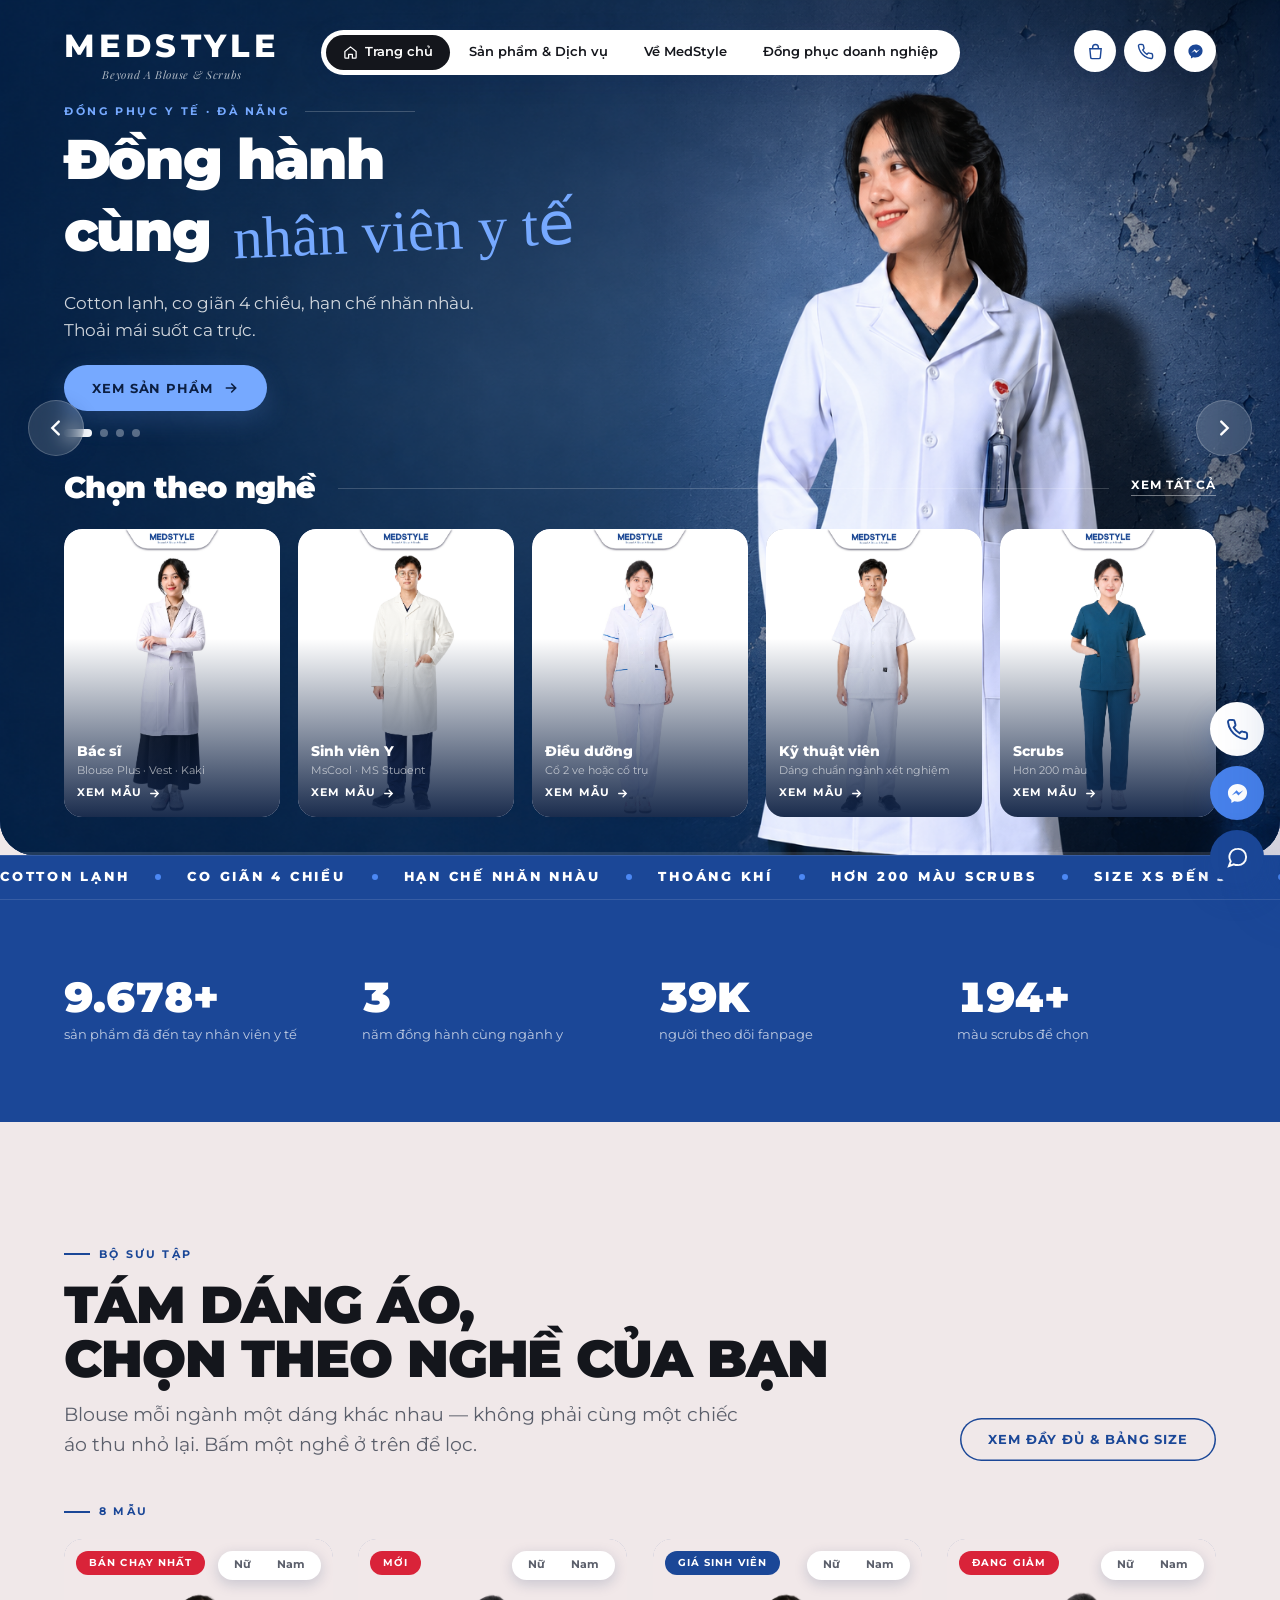
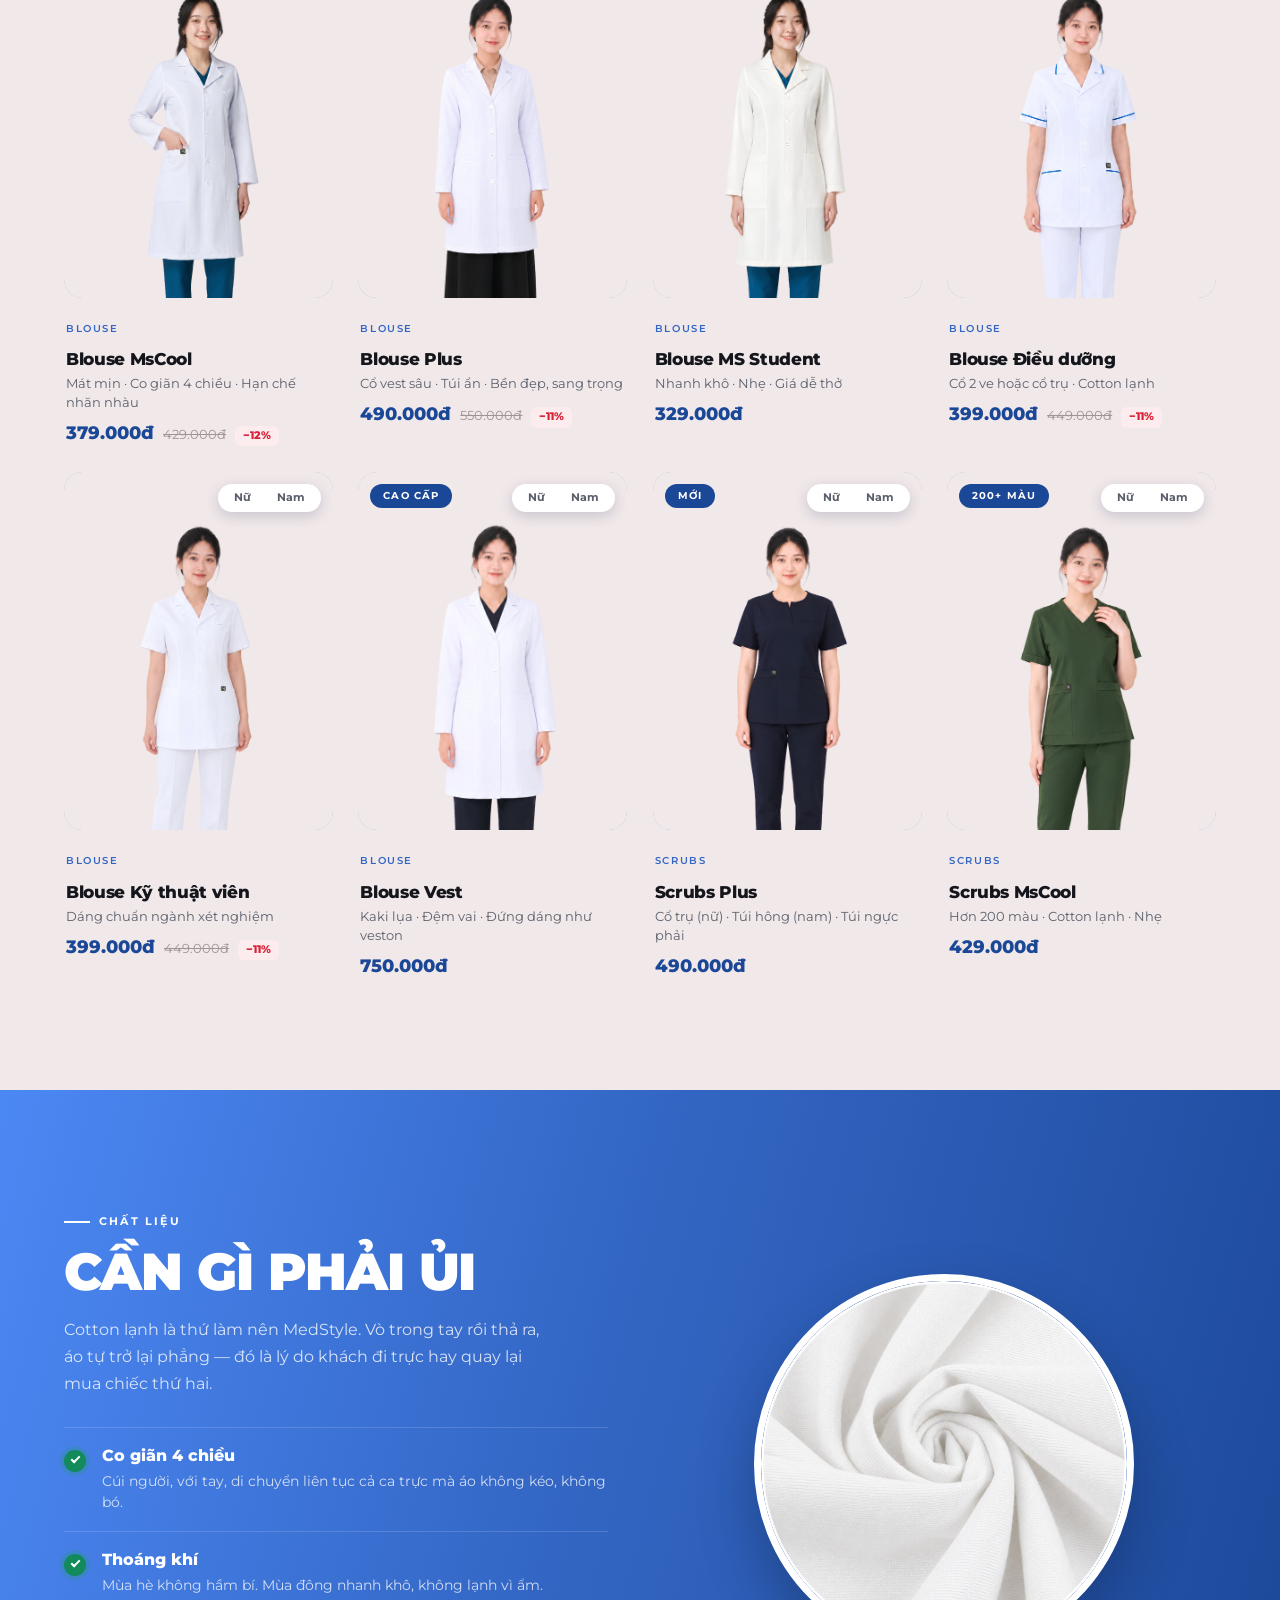
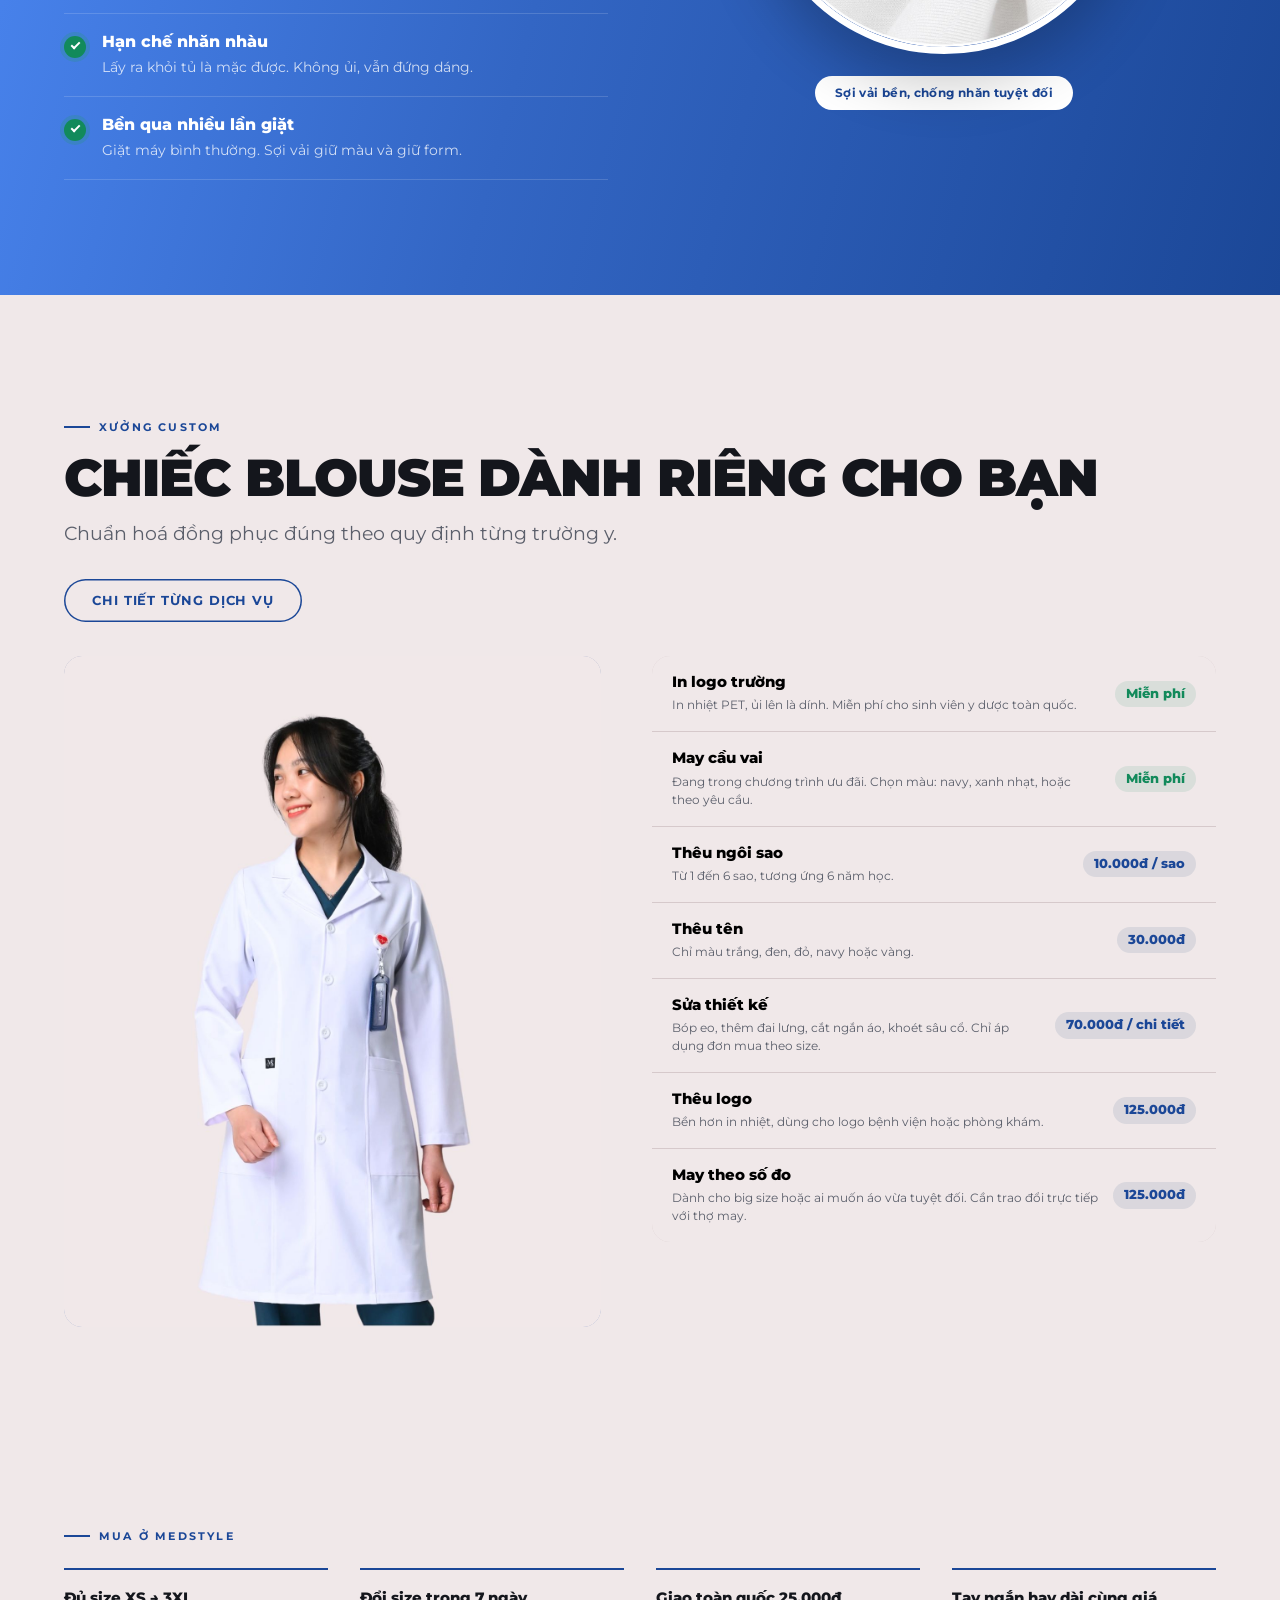
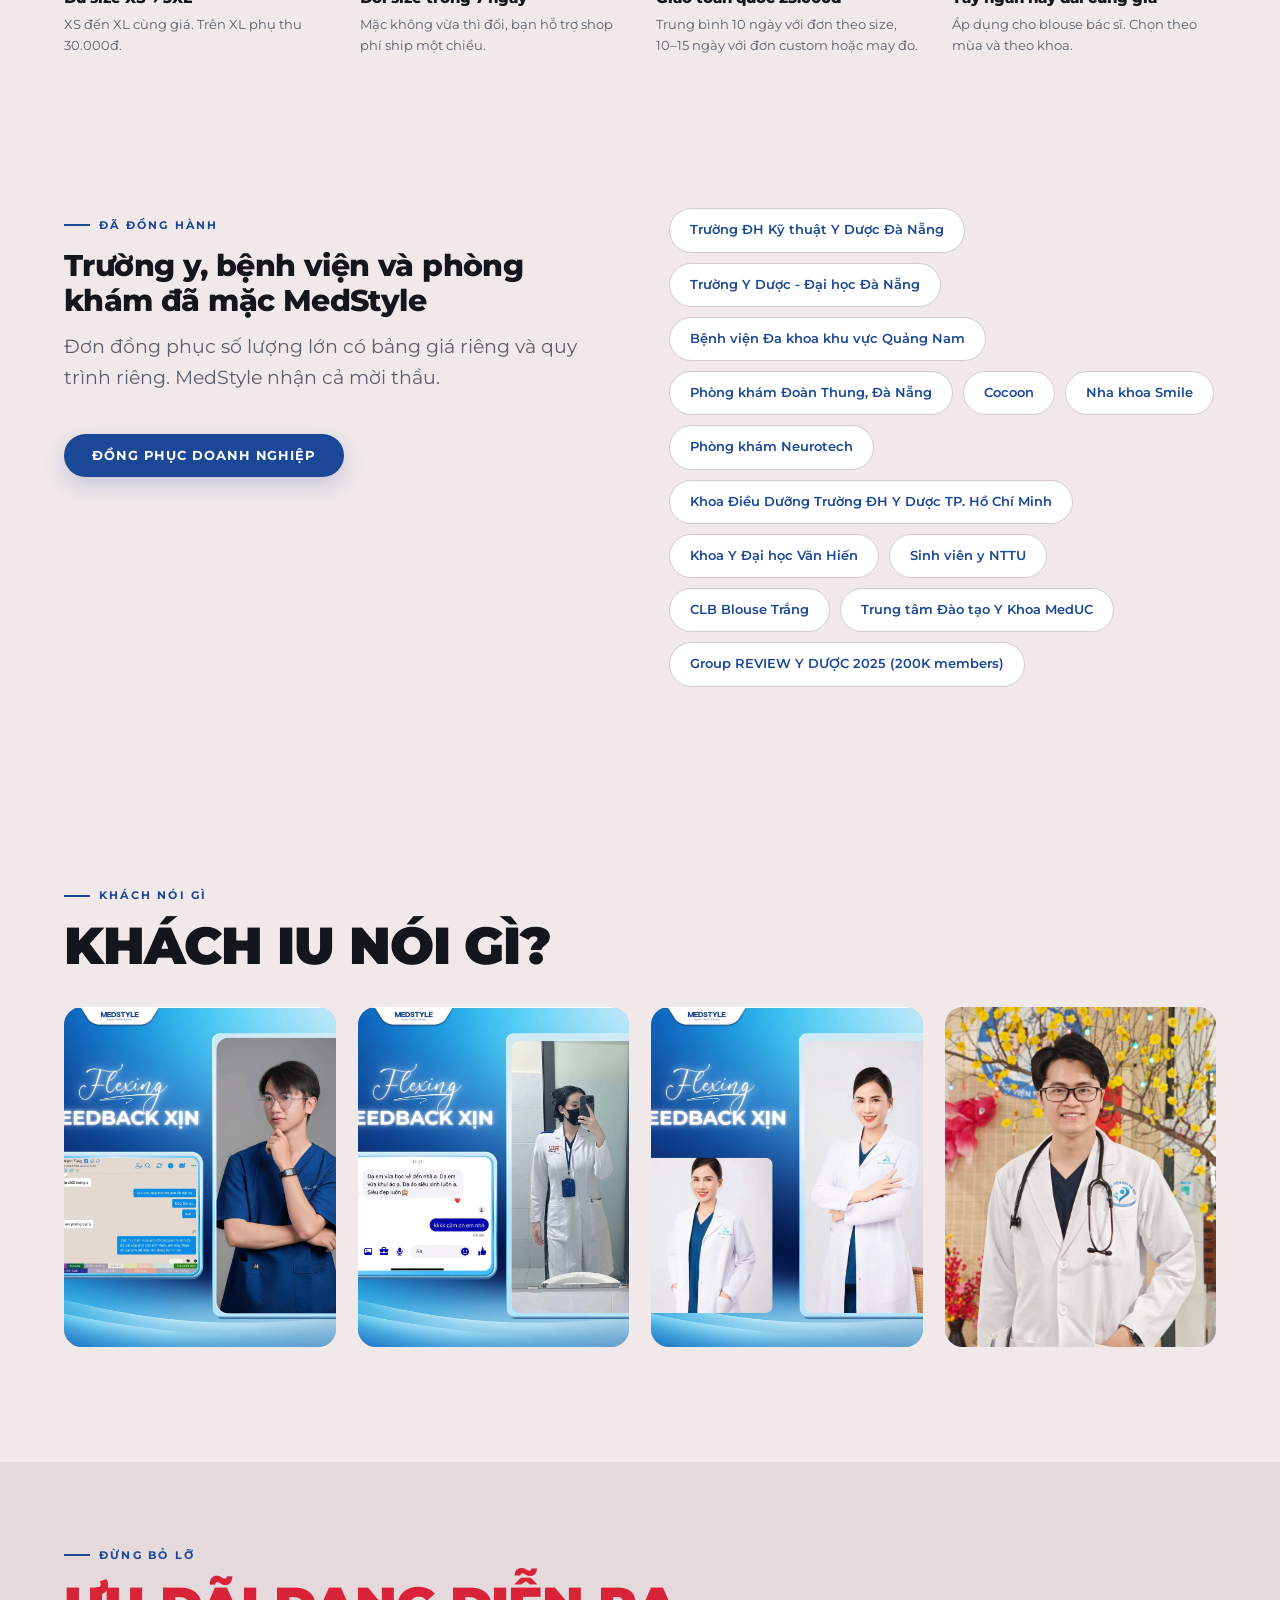
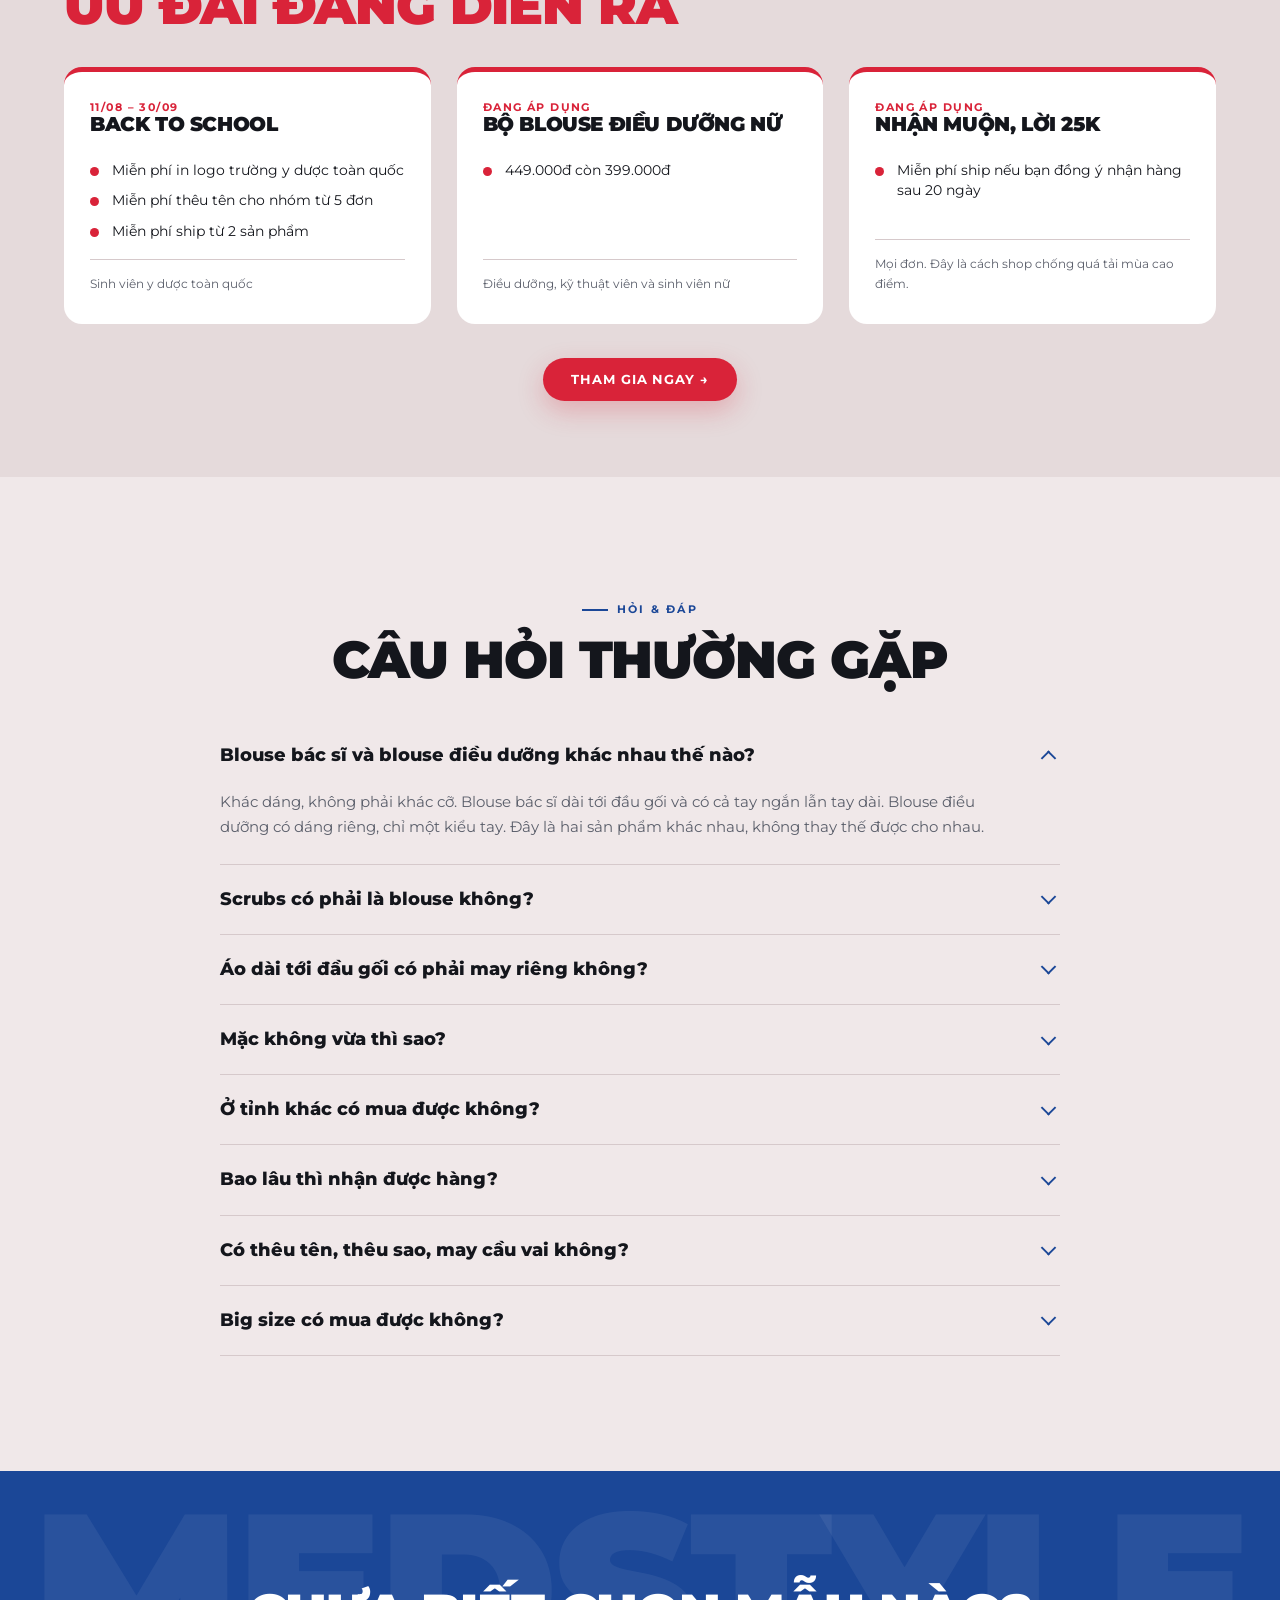
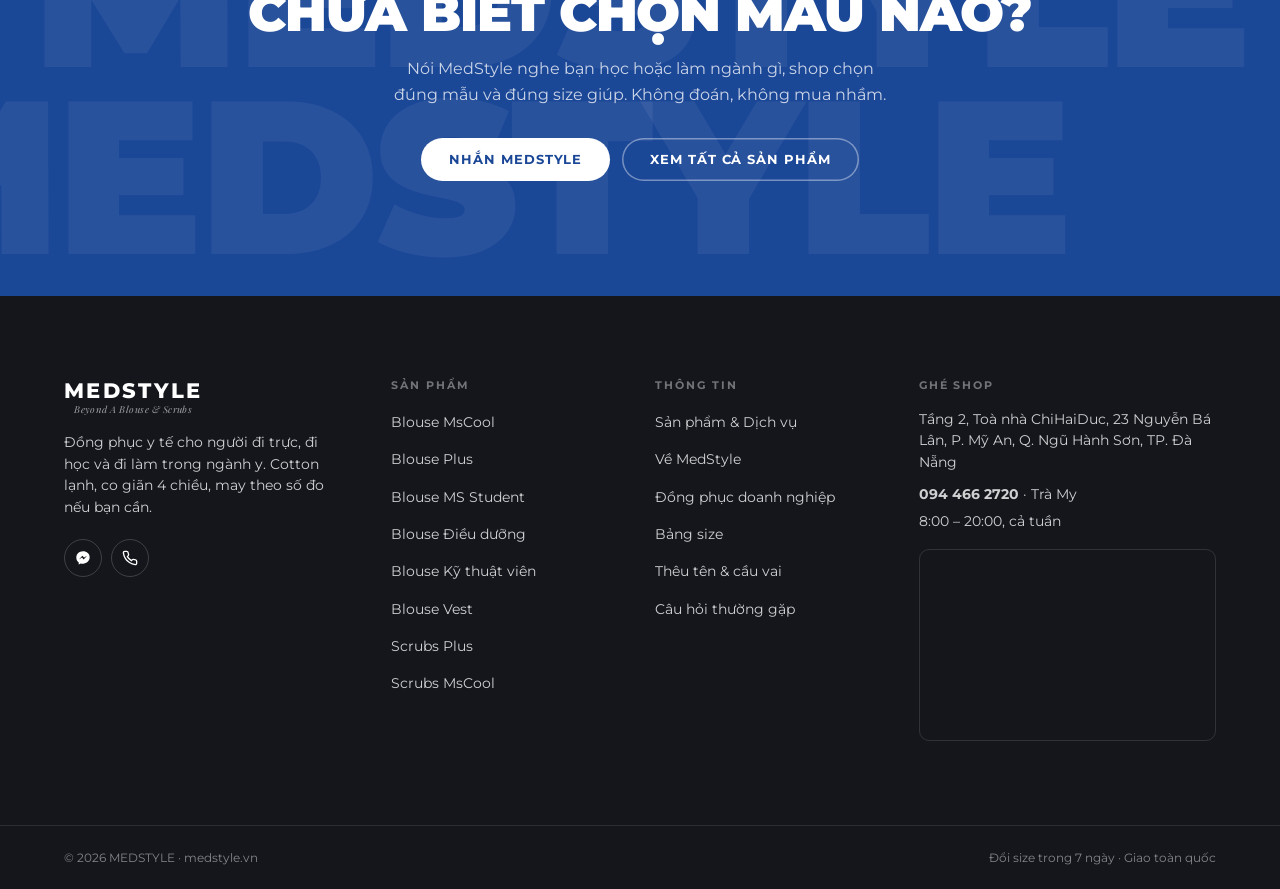
==== commit 83691520: "Update meta description in index.html ok" ====
--- a/index.html
+++ b/index.html
@@ -5,7 +5,7 @@
   <meta name="viewport" content="width=device-width,initial-scale=1">
   <title>MedStyle — ĐỒNG PHỤC Y TẾ</title>
   <link rel="icon" type="image/png" href="assets/img/favicon.jpg">
-  <meta name="description" content="Áo blouse bác sĩ, điều dưỡng, kỹ thuật viên và scrubs y tế. Cotton lạnh co giãn 4 chiều, hạn chế nhăn nhàu.">
+  <meta name="description" content="MEDSTYLE - đơn vị cung cấp đồng phục y tế chất lượng tốt 'nhì' trong tầm giá (chưa có tài liệu chứng minh)">
   <meta name="theme-color" content="#1B4797">
   <link rel="preconnect" href="https://fonts.googleapis.com">
   <link rel="preconnect" href="https://fonts.gstatic.com" crossorigin>
@@ -160,4 +160,4 @@
   </main>
   <div id="site-footer"></div>
 </body>
-</html>+</html>
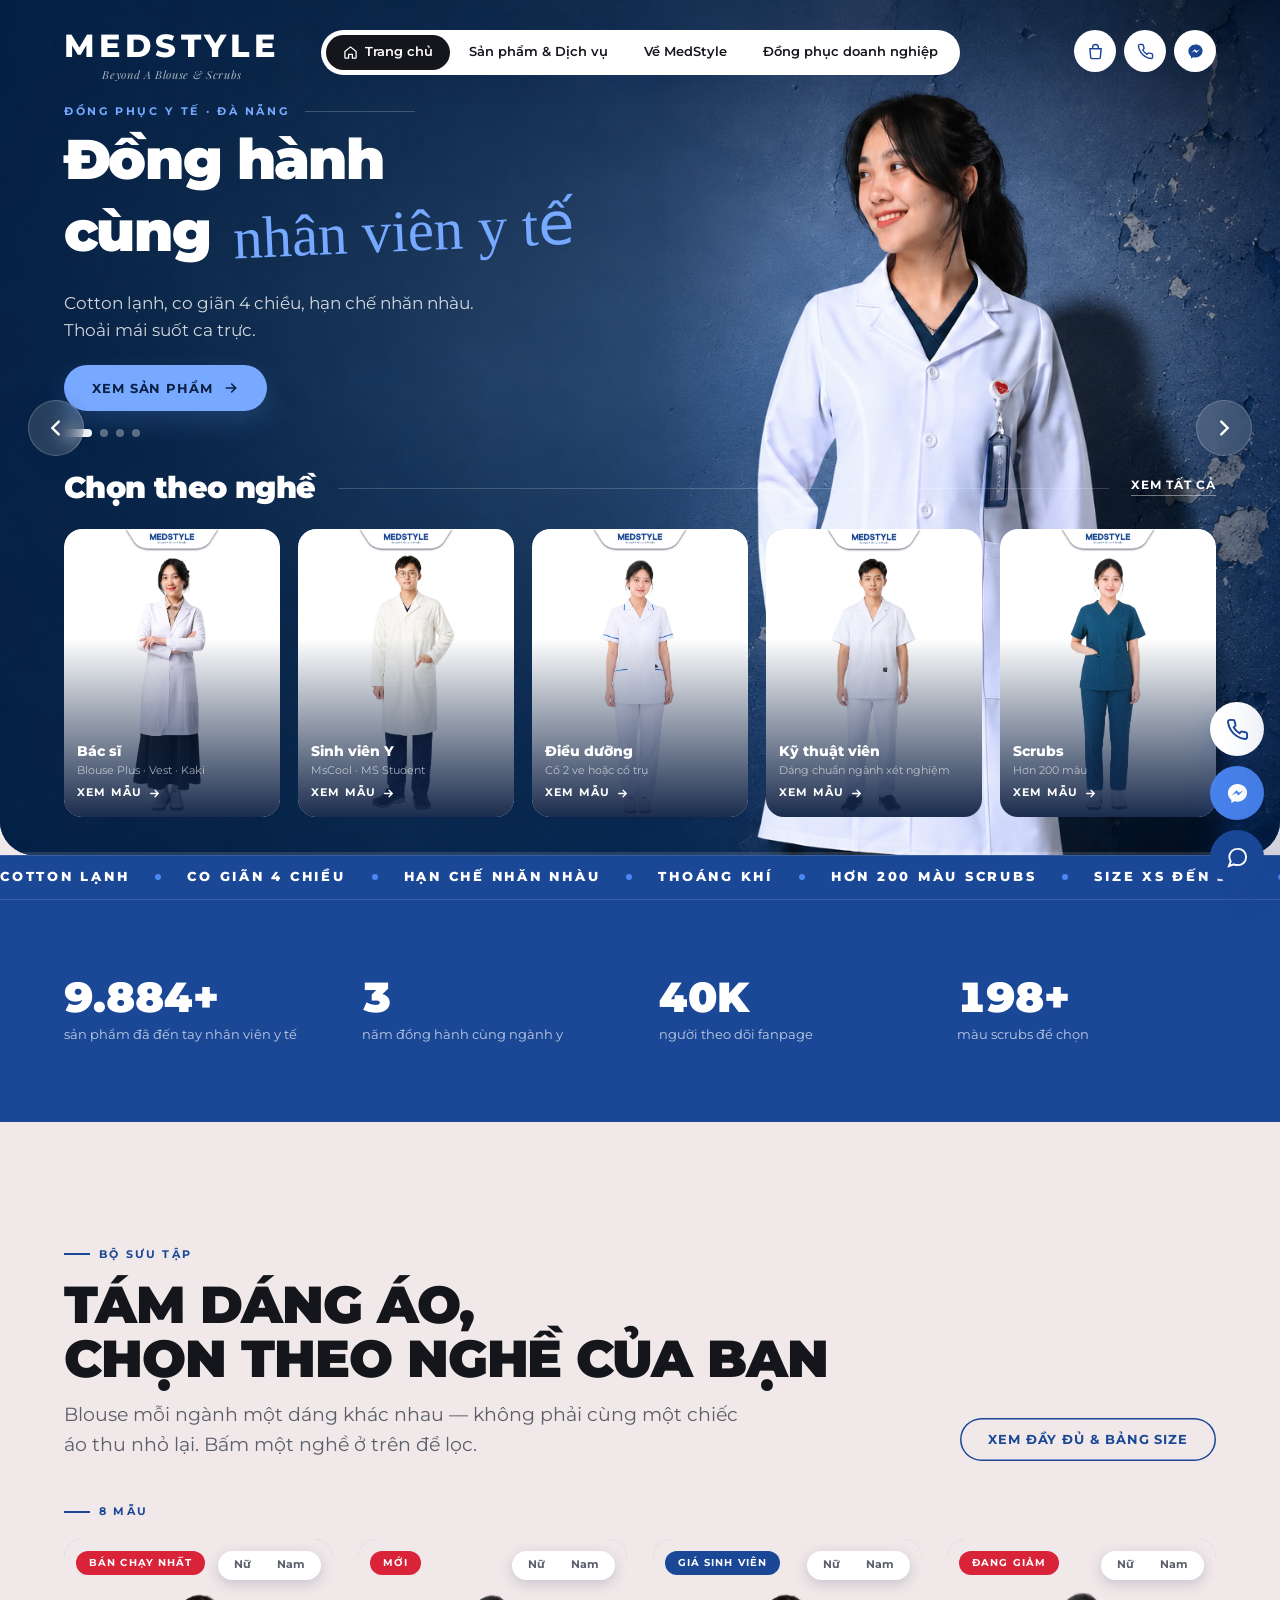
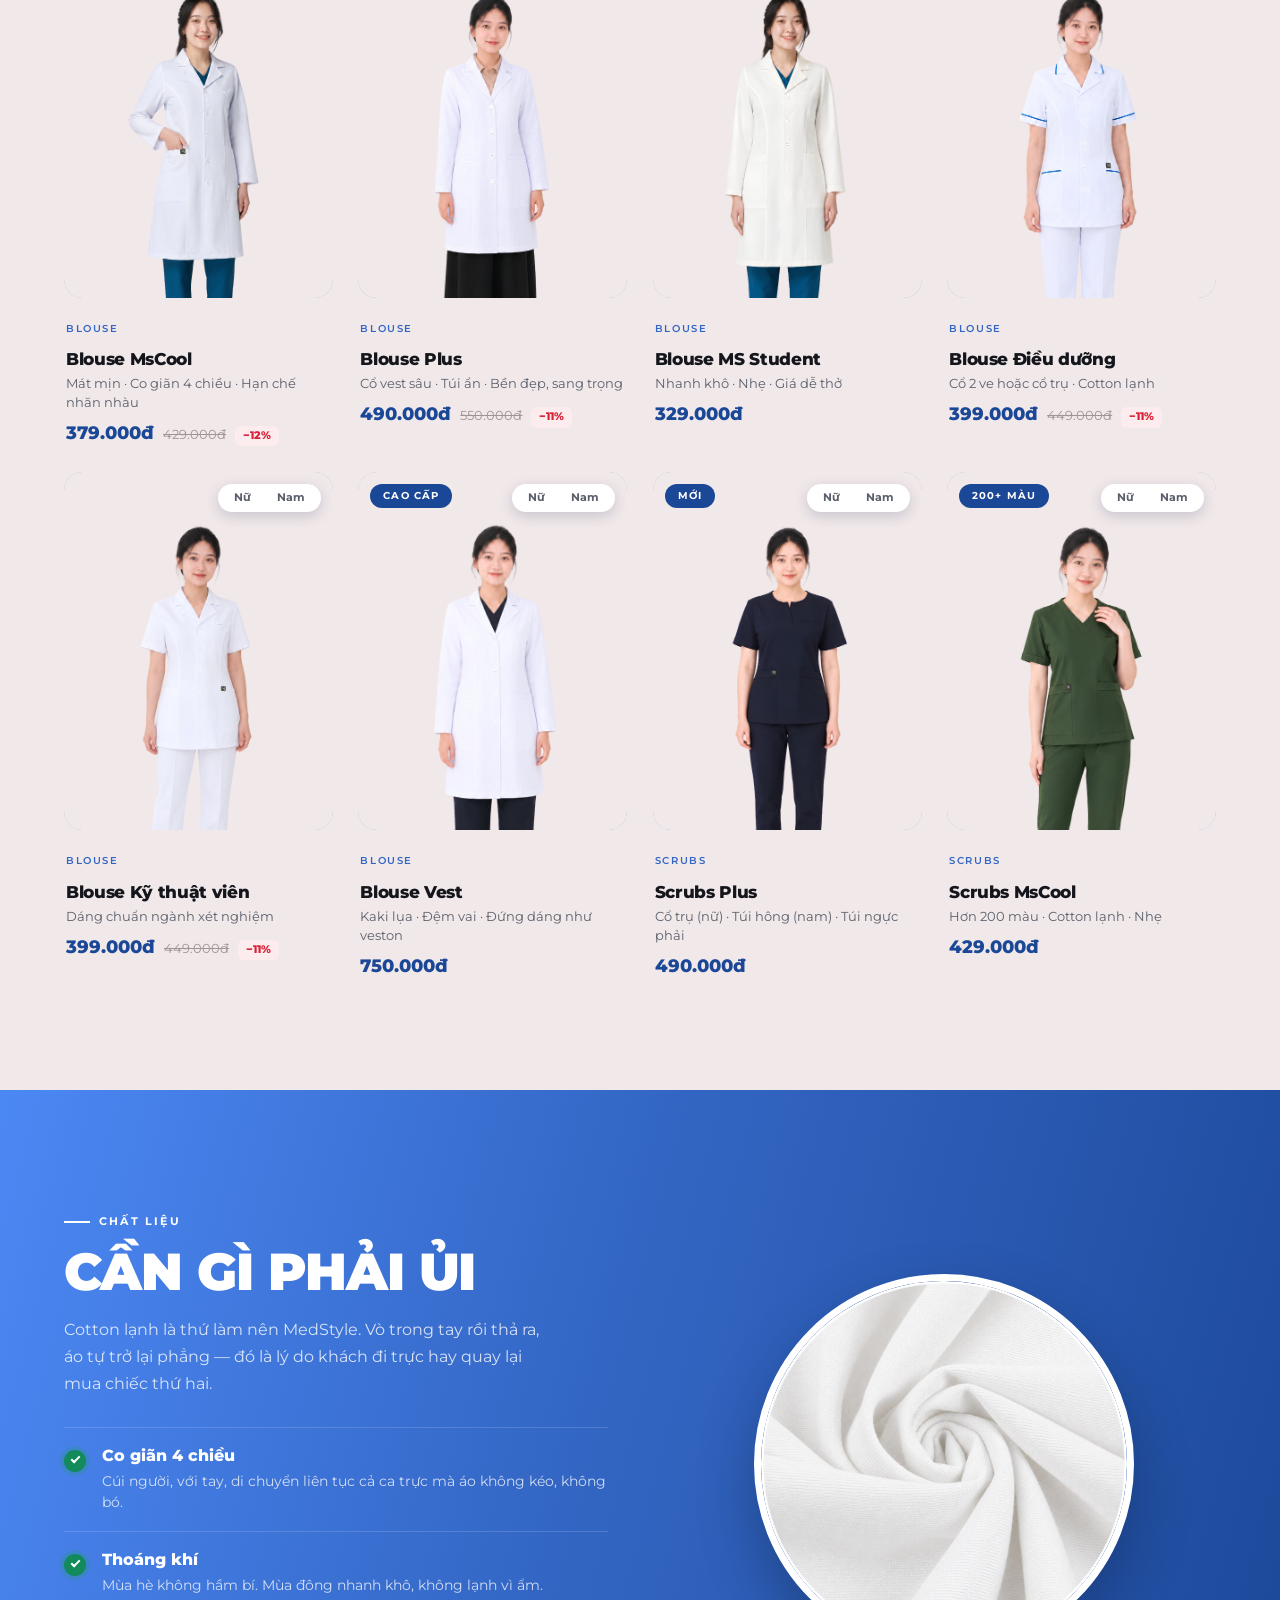
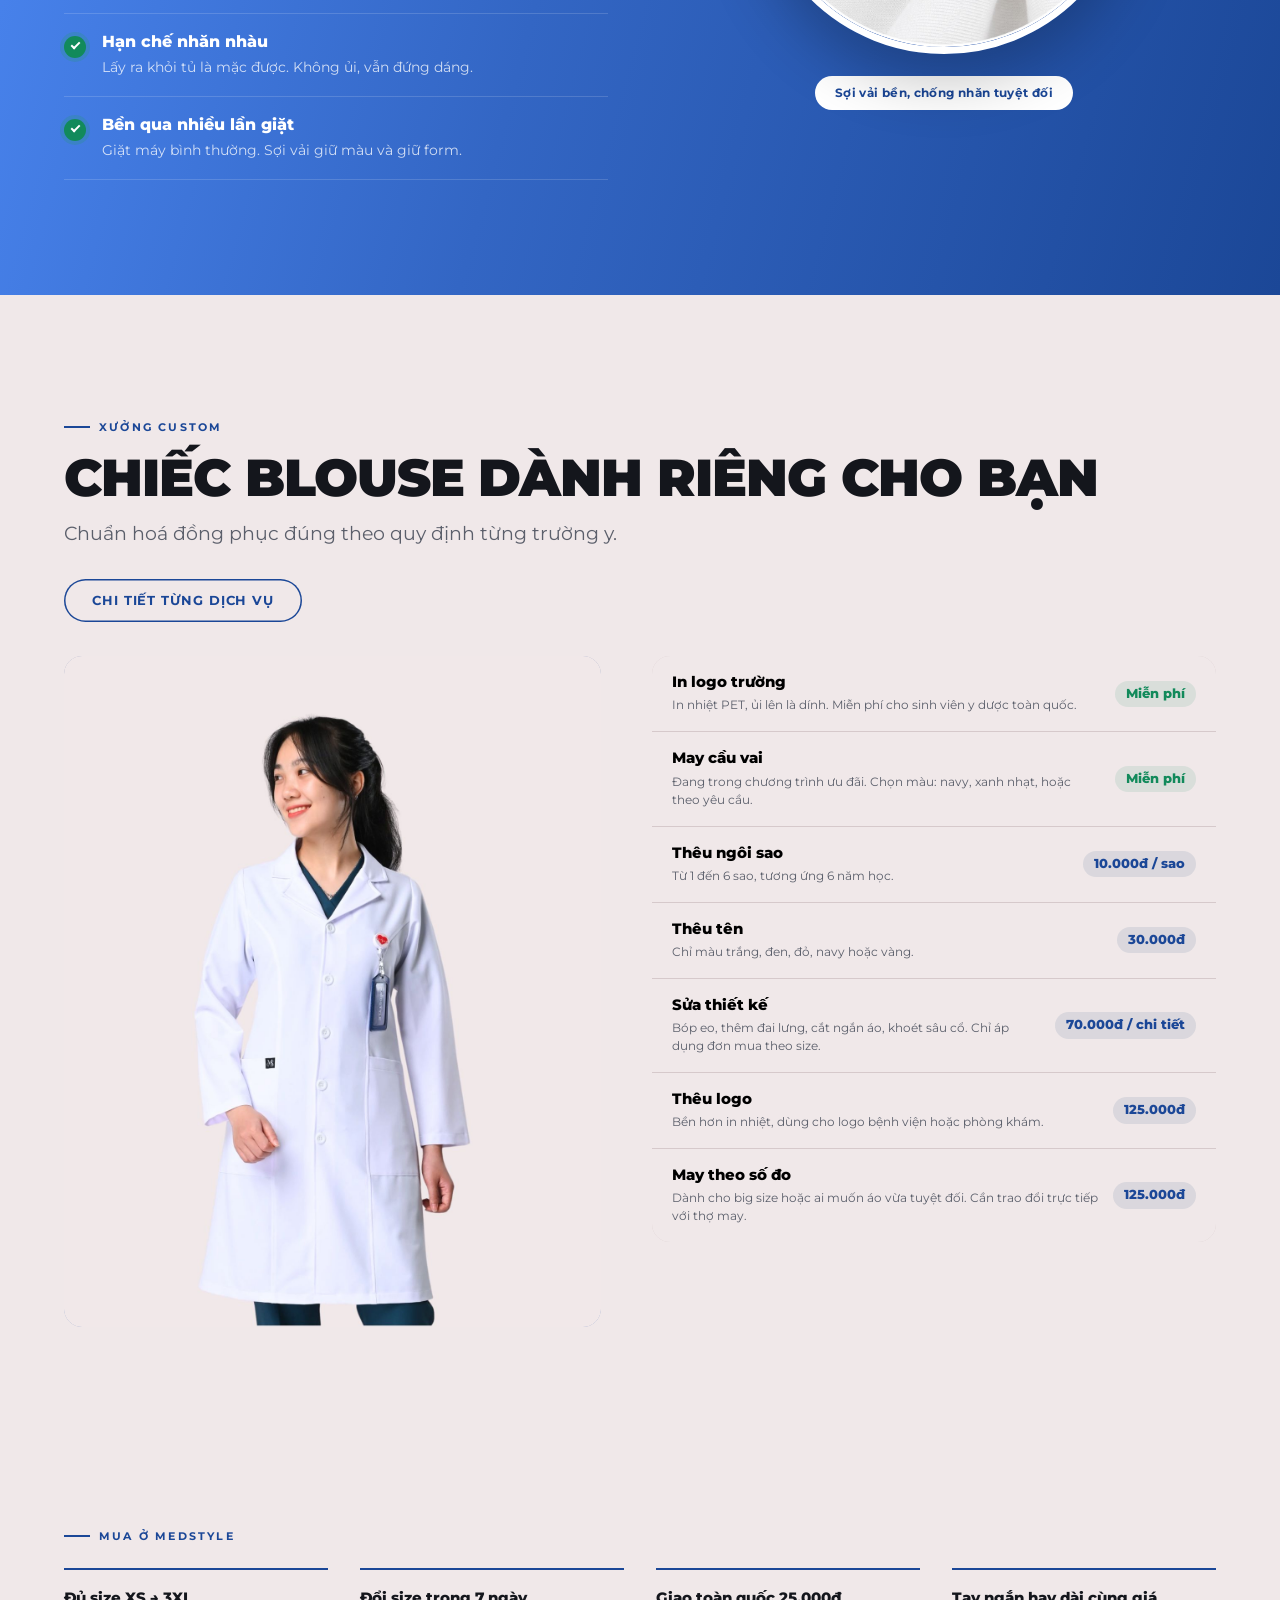
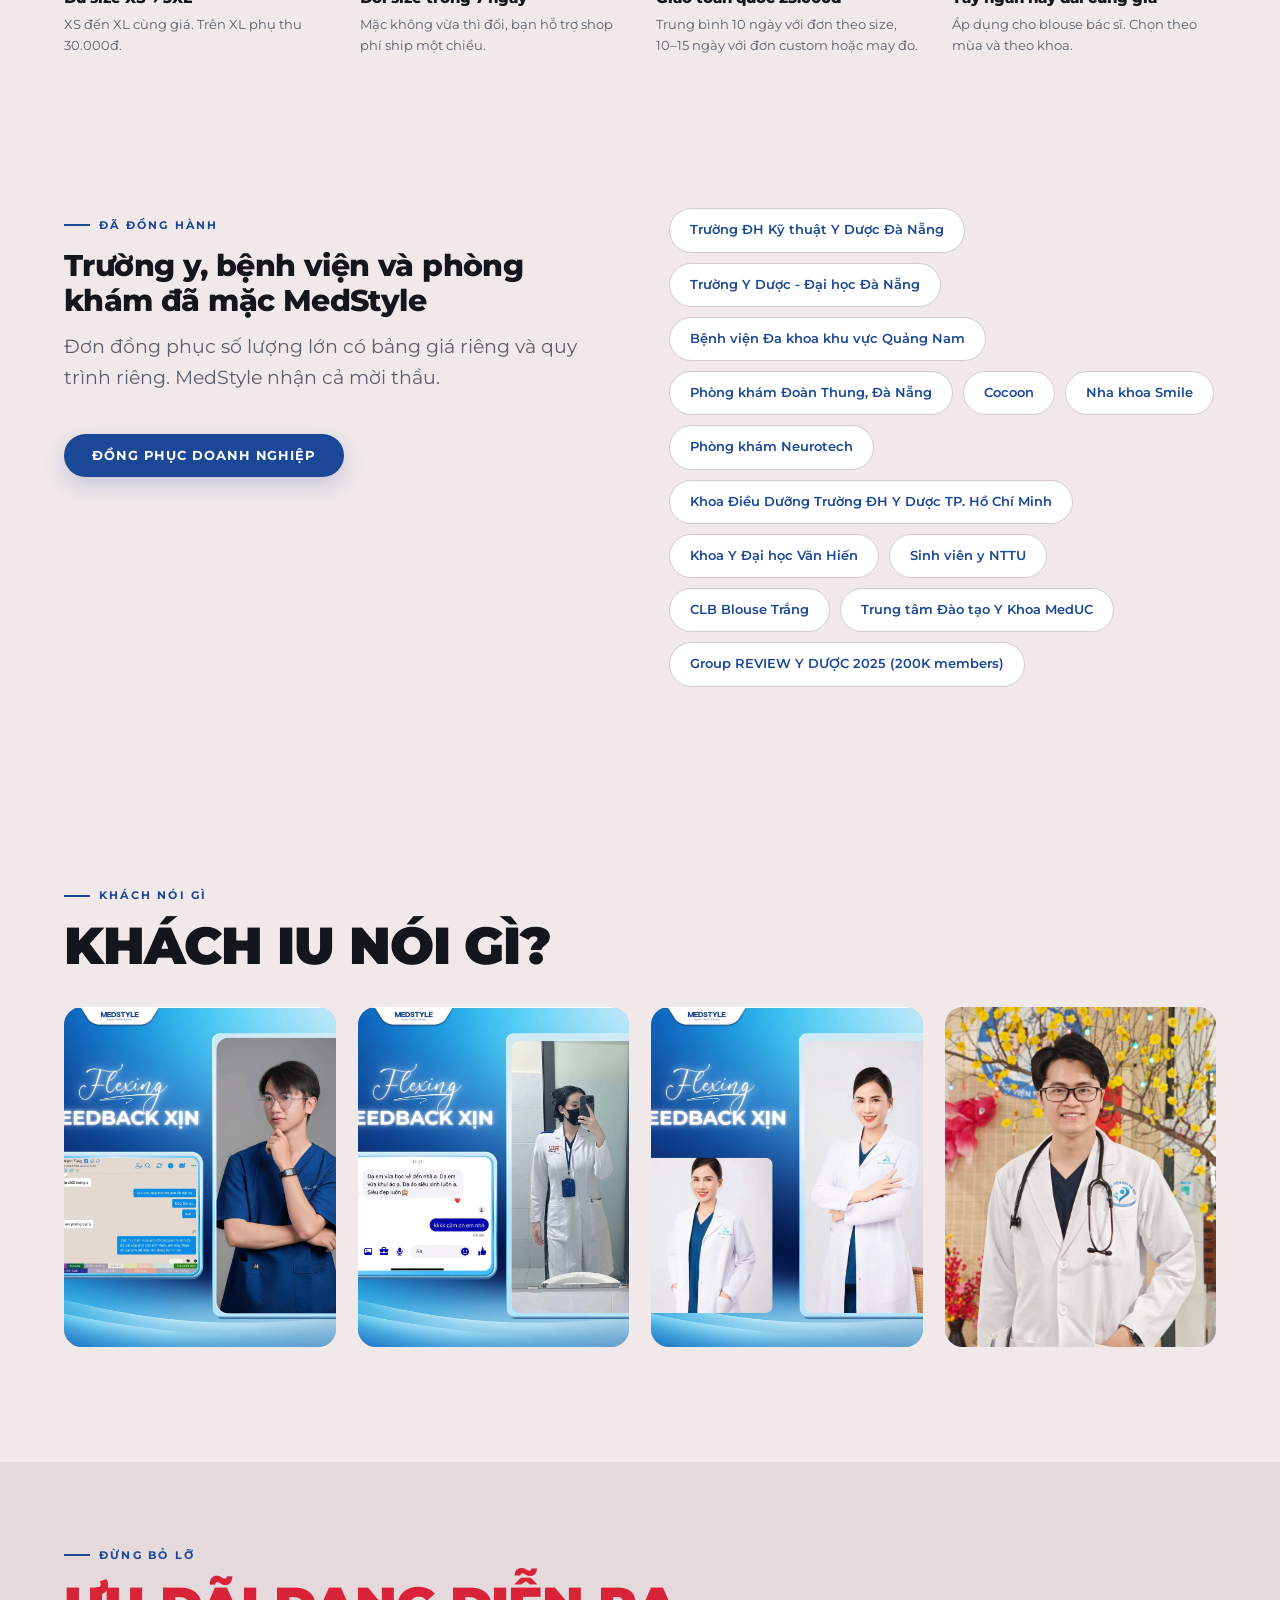
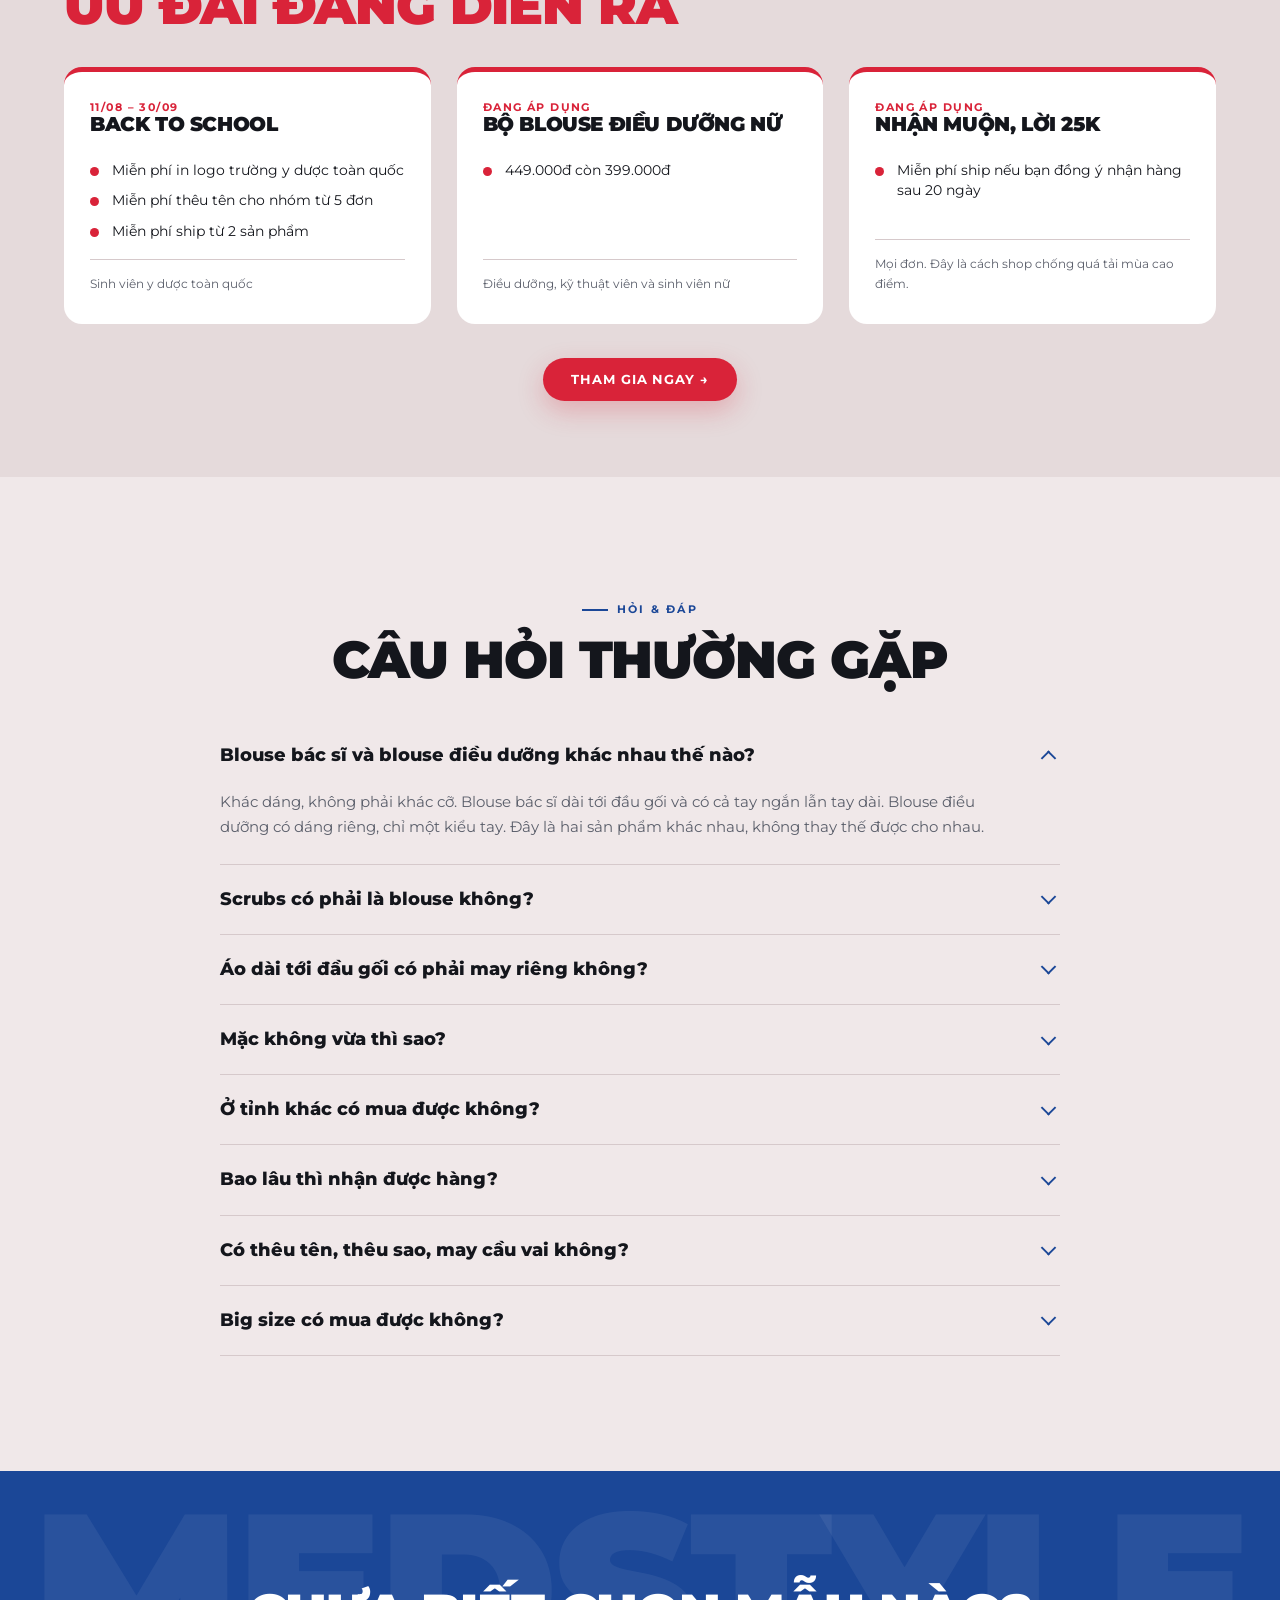
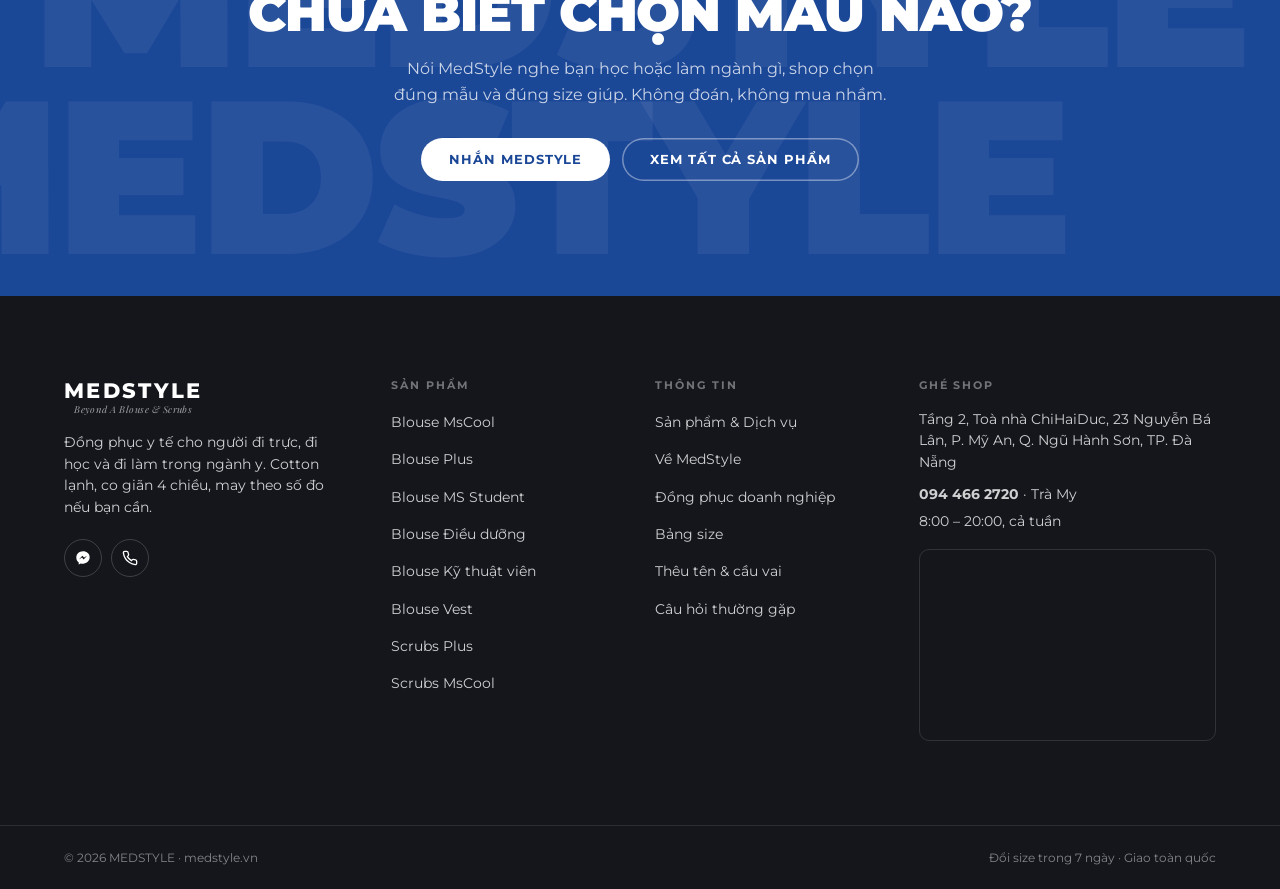
==== commit 82157a81: "Update title text in index.html" ====
--- a/index.html
+++ b/index.html
@@ -3,7 +3,7 @@
 <head>
   <meta charset="utf-8">
   <meta name="viewport" content="width=device-width,initial-scale=1">
-  <title>MedStyle — ĐỒNG PHỤC Y TẾ</title>
+  <title>MEDSTYLE — Đồng phục y tế</title>
   <link rel="icon" type="image/png" href="assets/img/favicon.jpg">
   <meta name="description" content="MEDSTYLE - đơn vị cung cấp đồng phục y tế chất lượng tốt 'nhì' trong tầm giá (chưa có tài liệu chứng minh)">
   <meta name="theme-color" content="#1B4797">
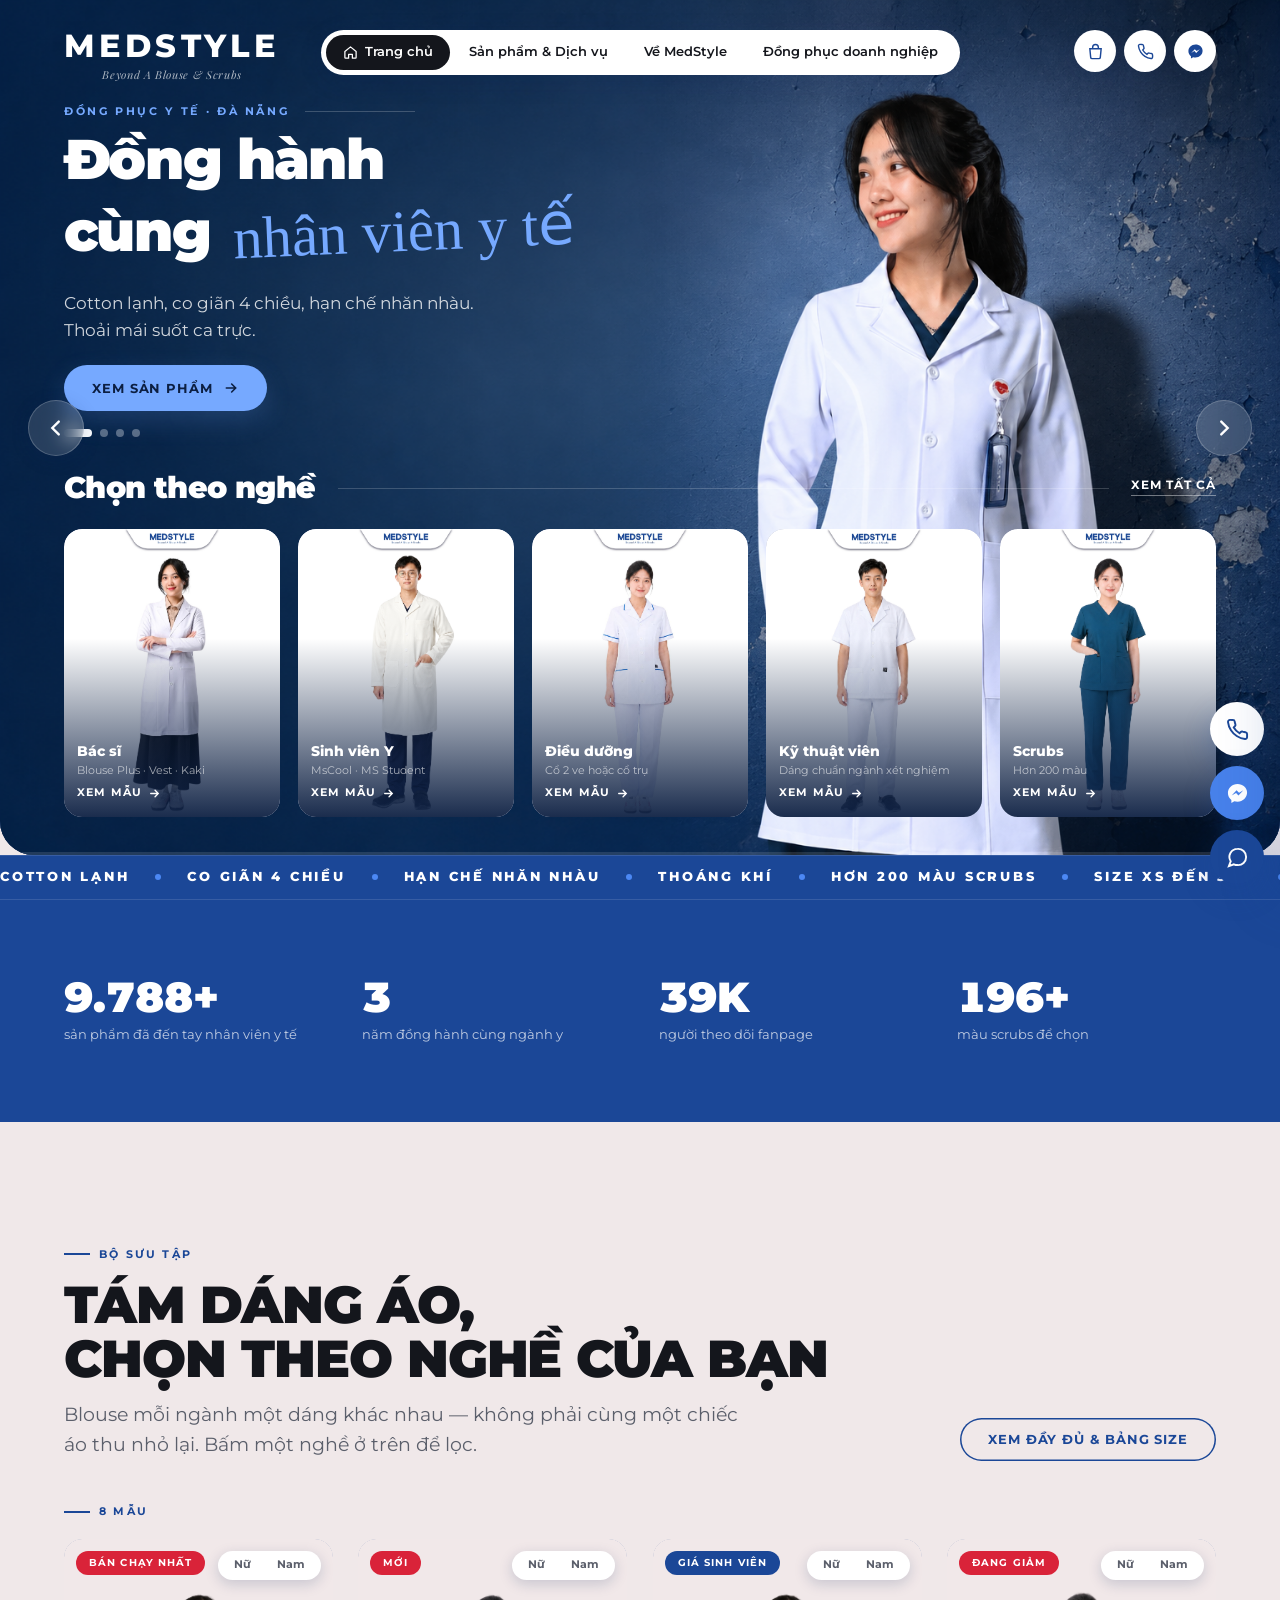
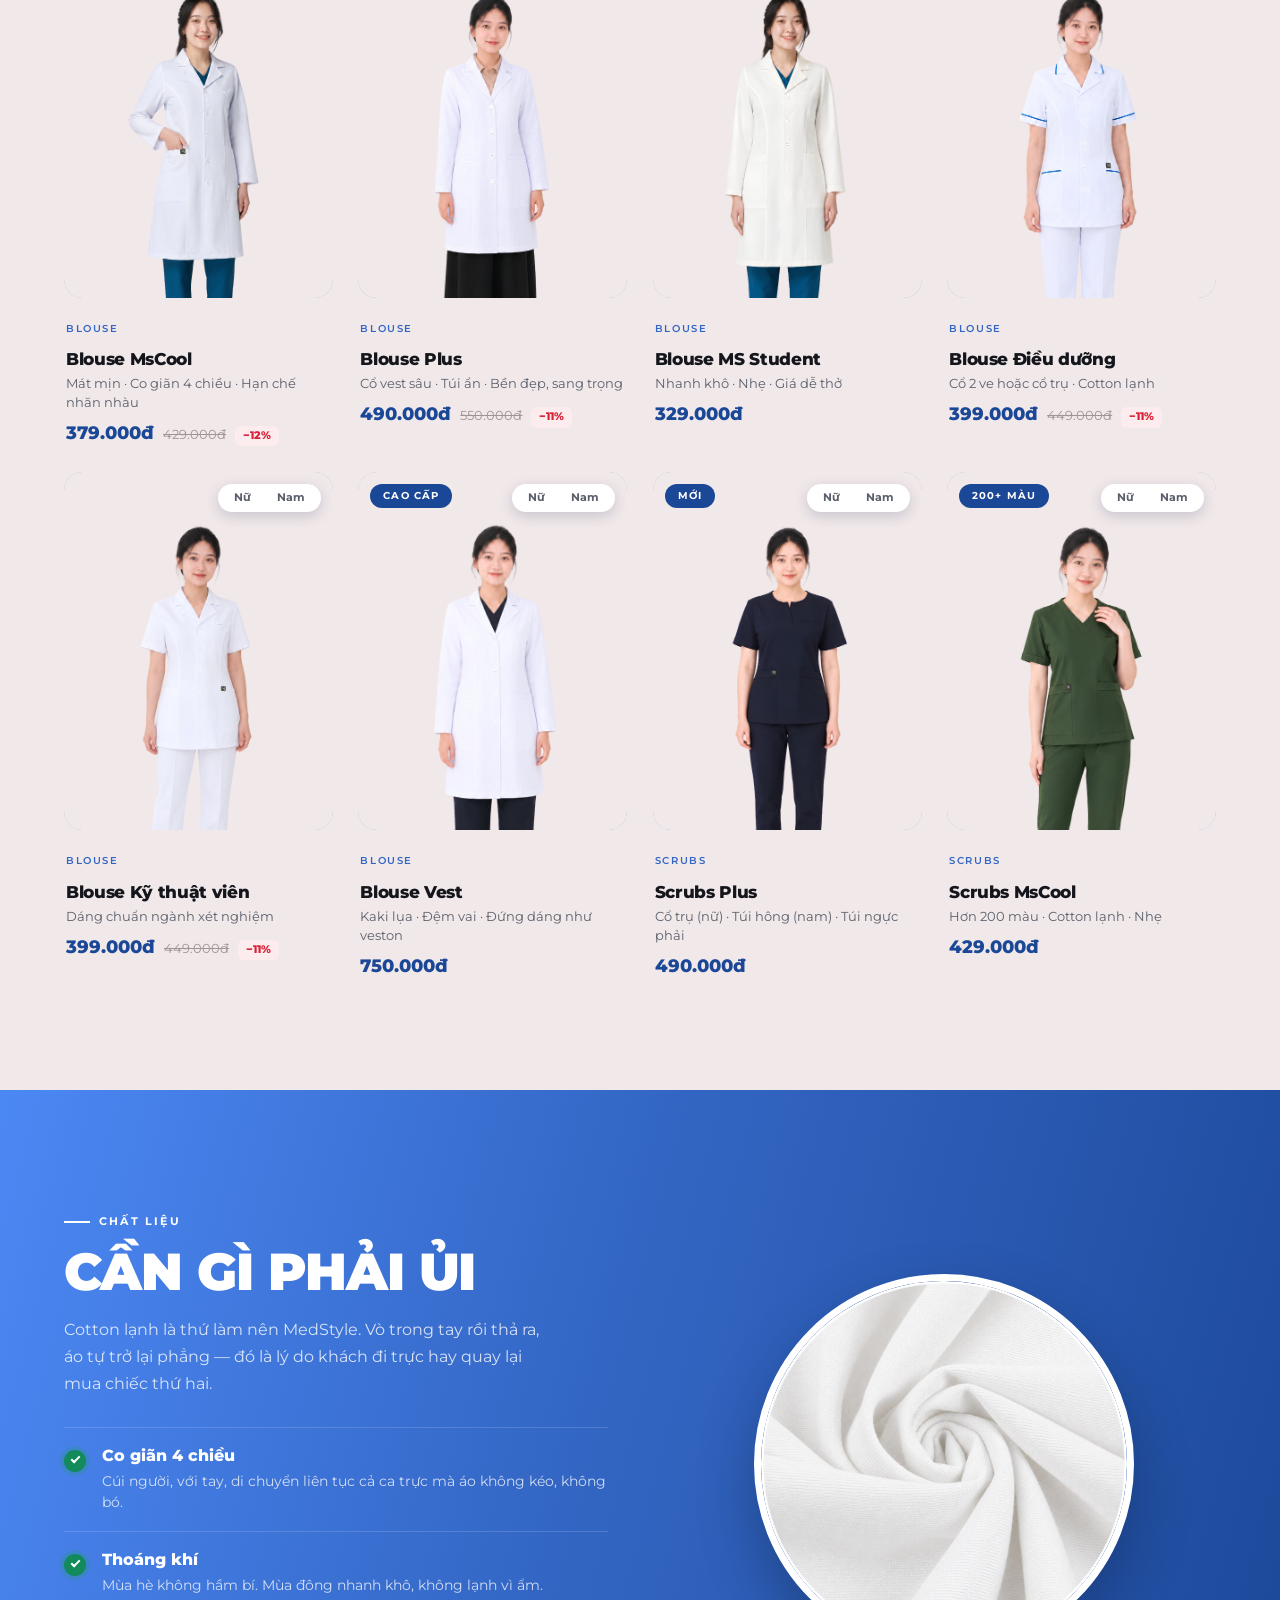
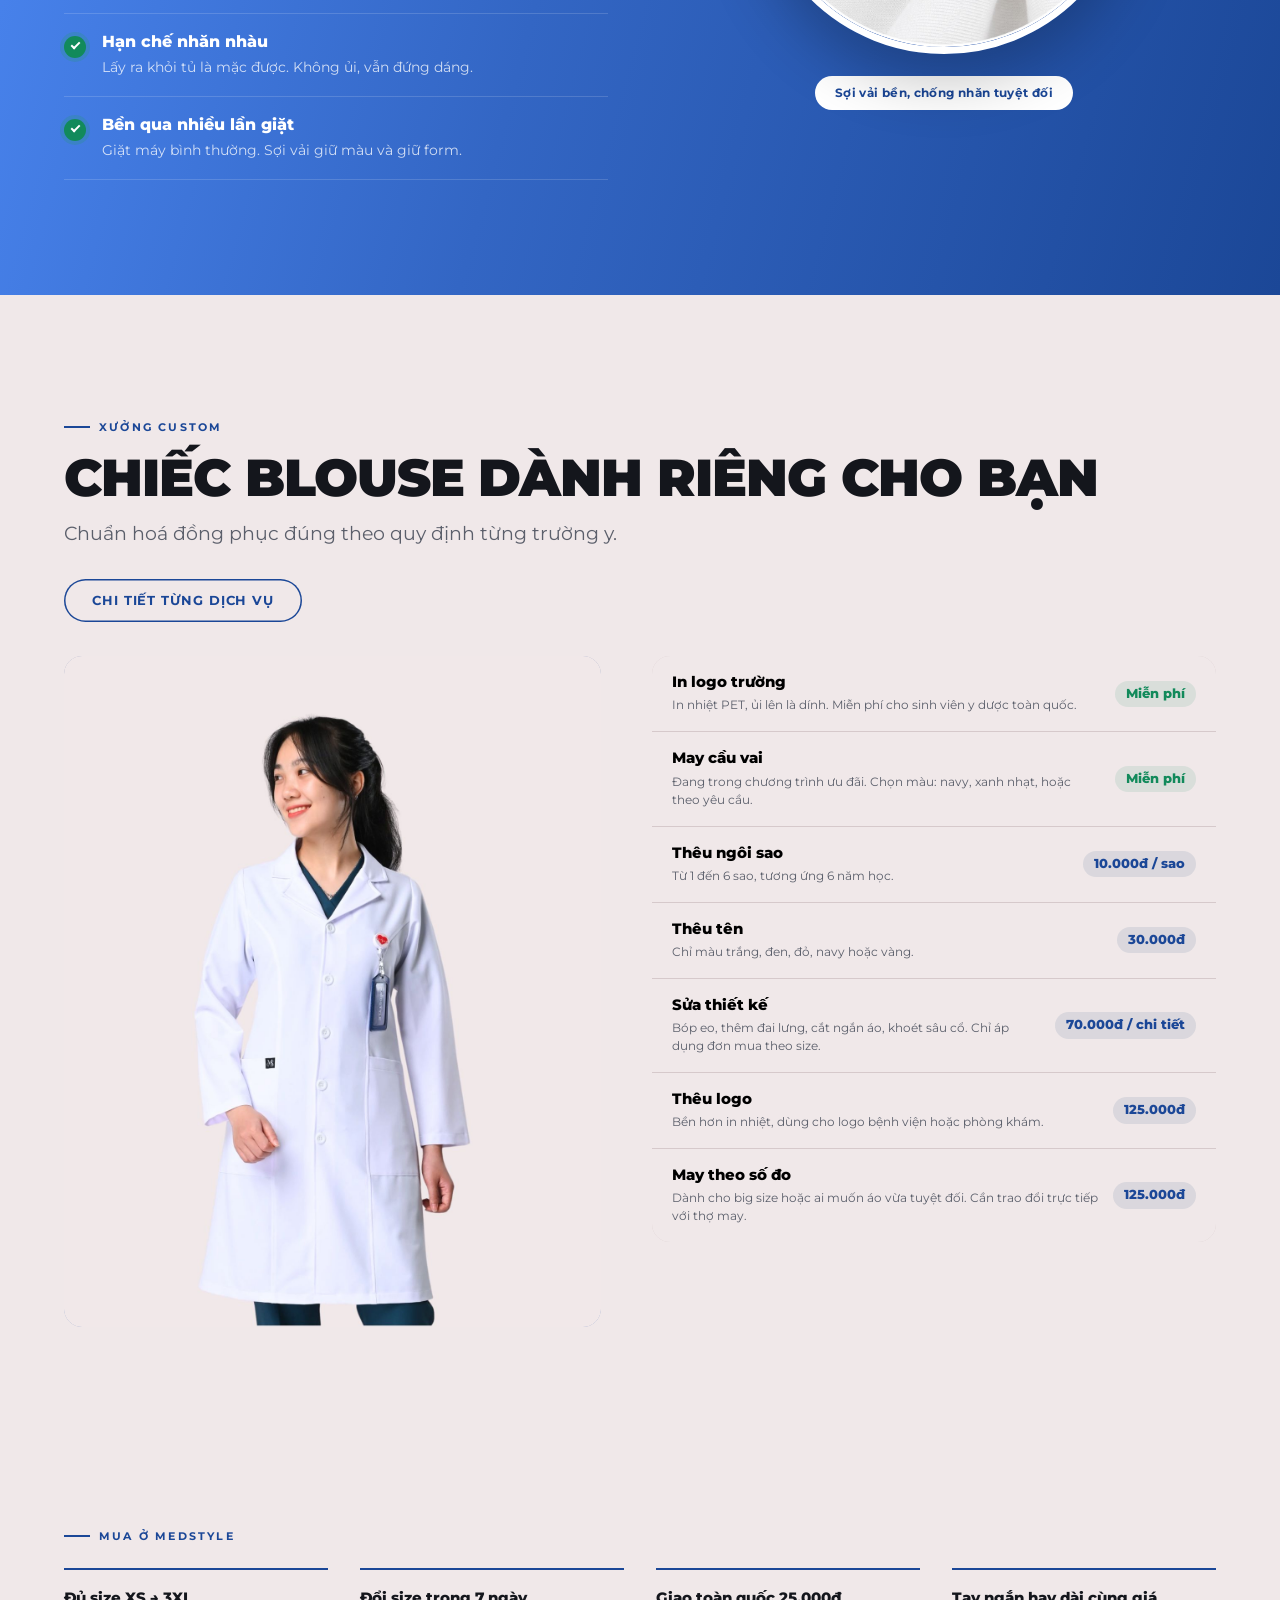
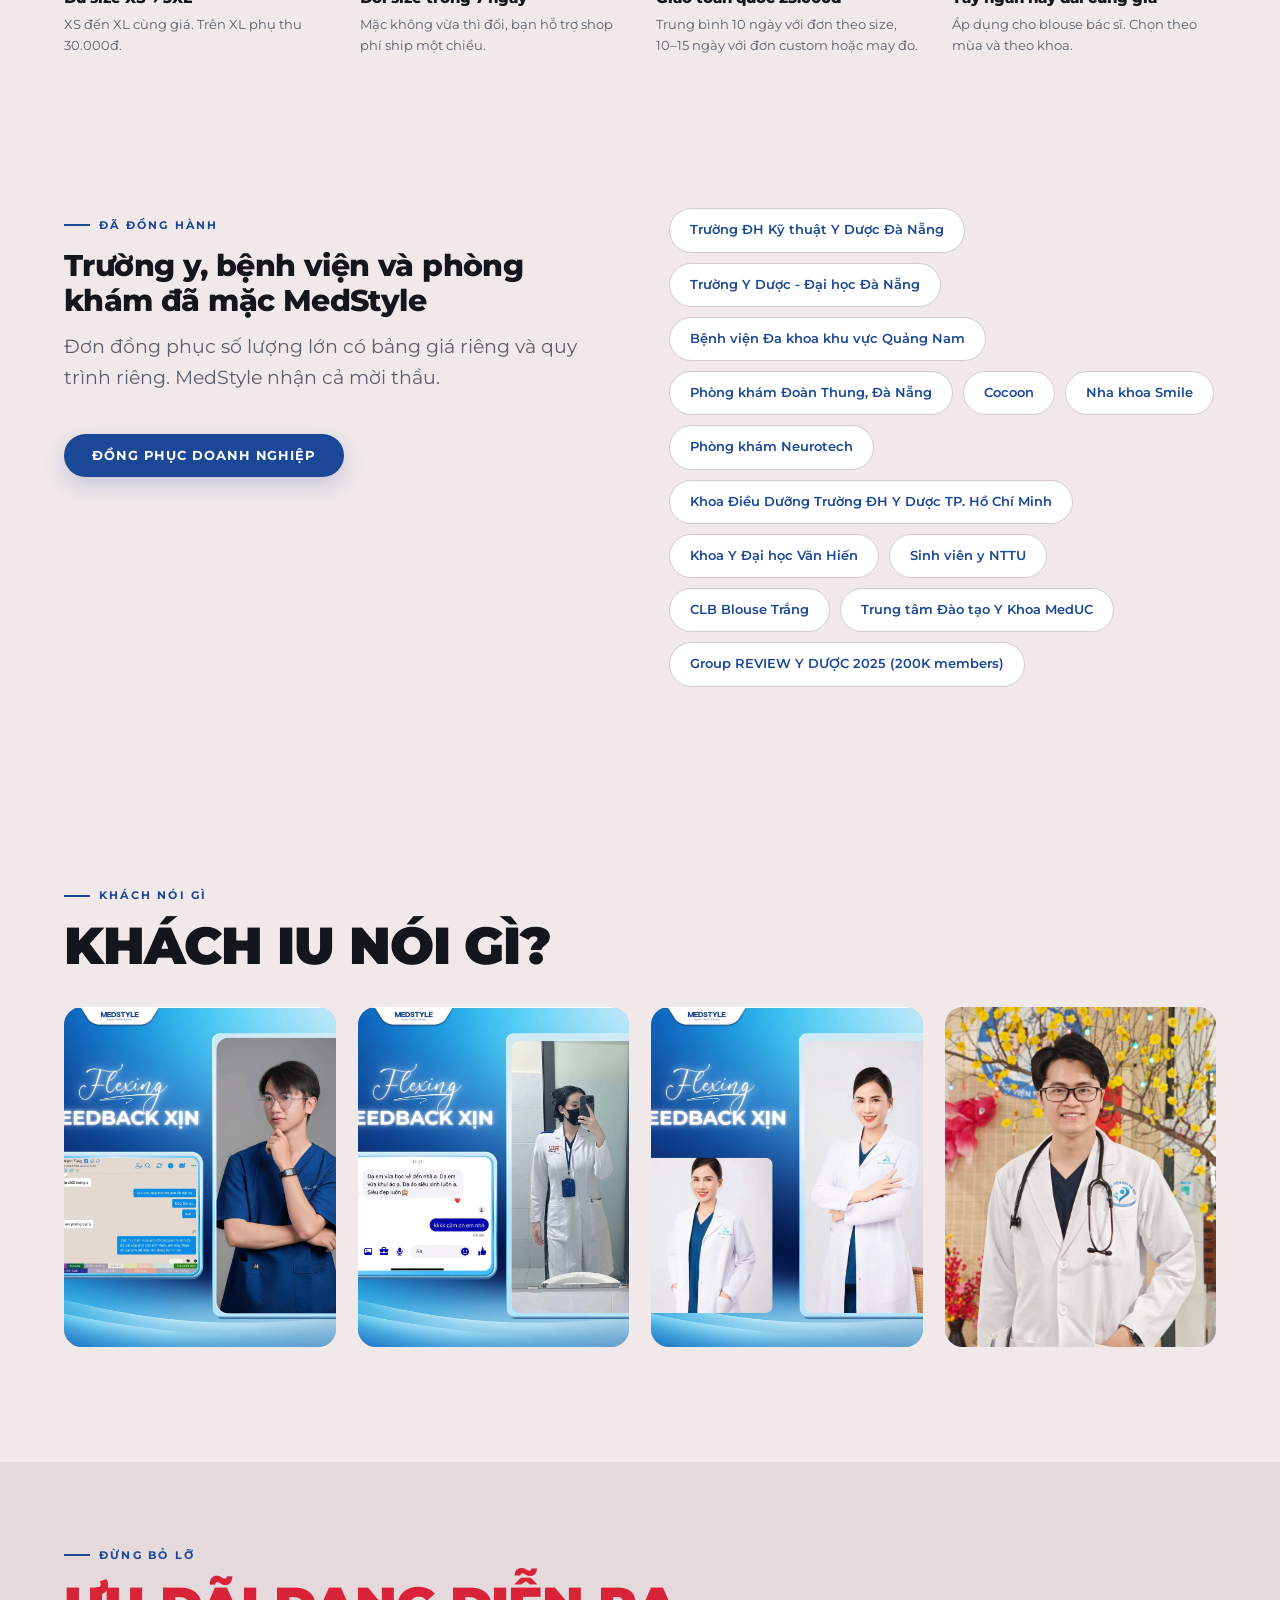
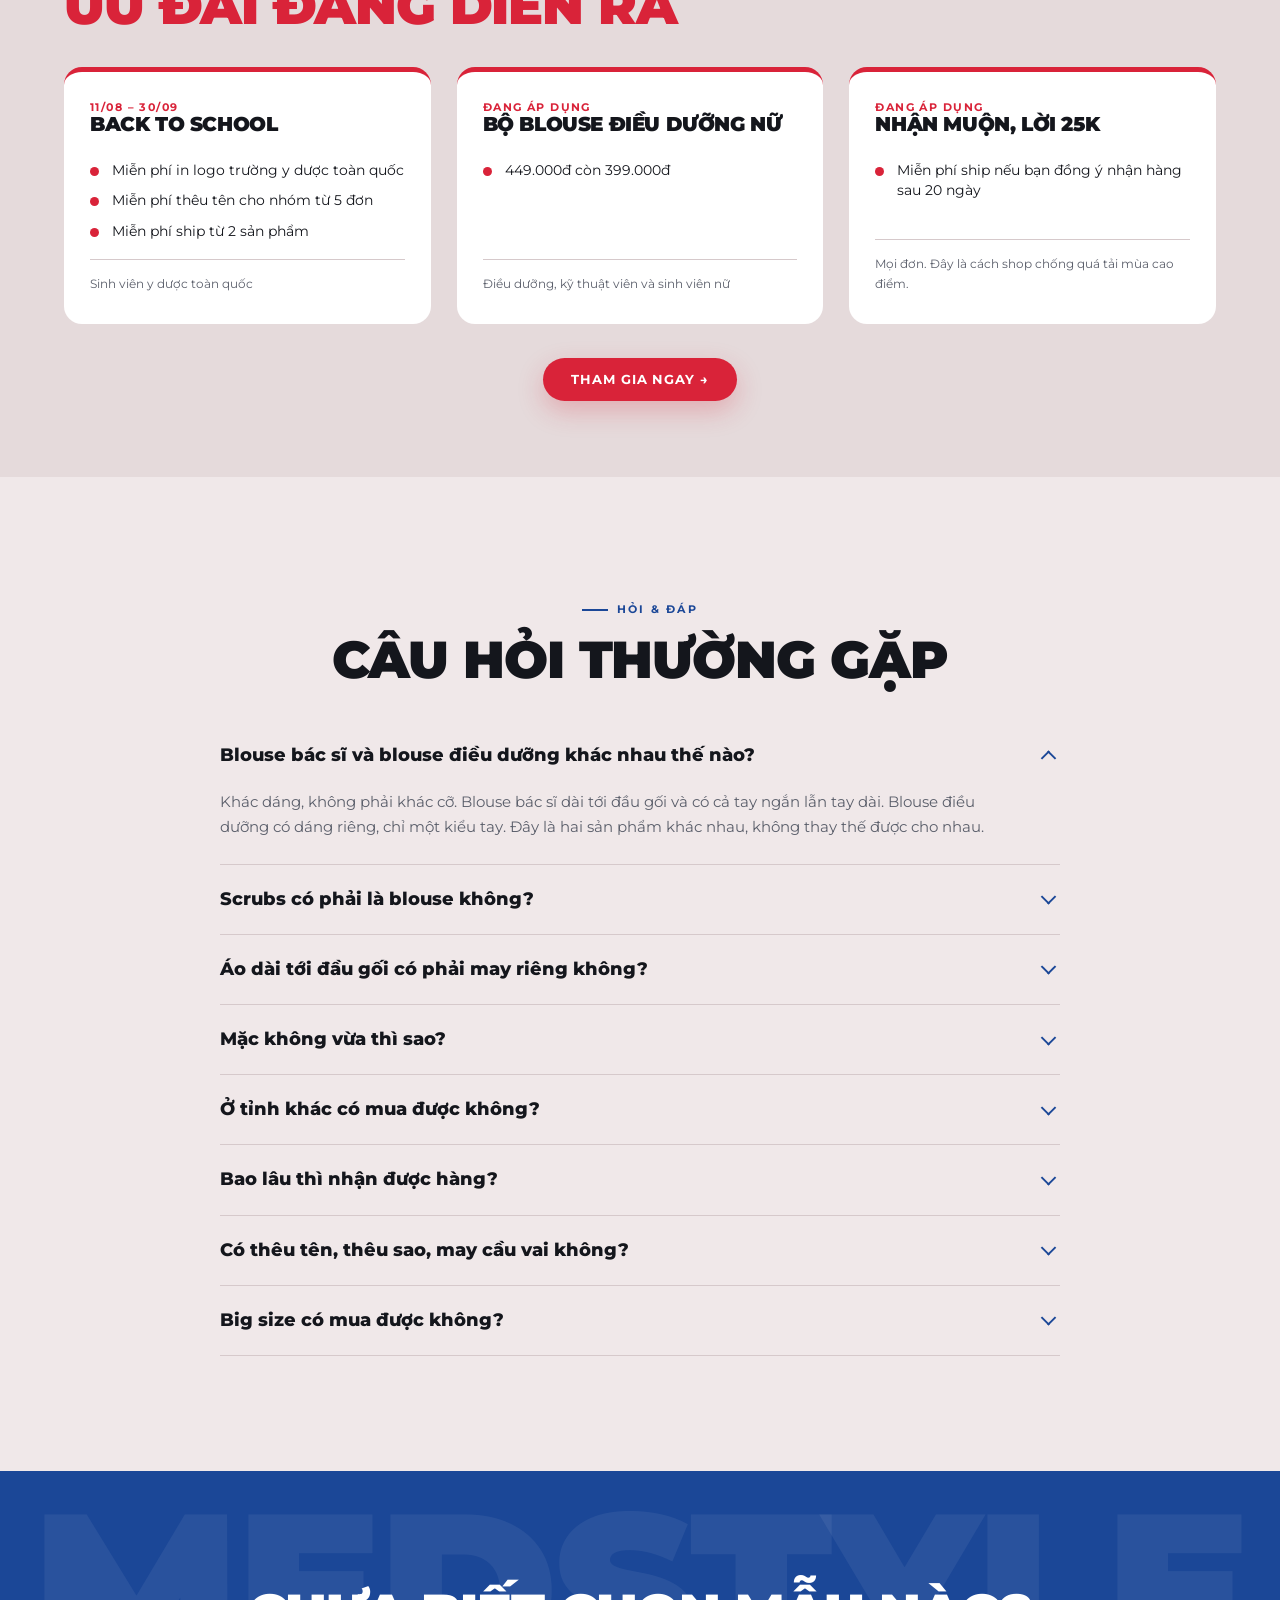
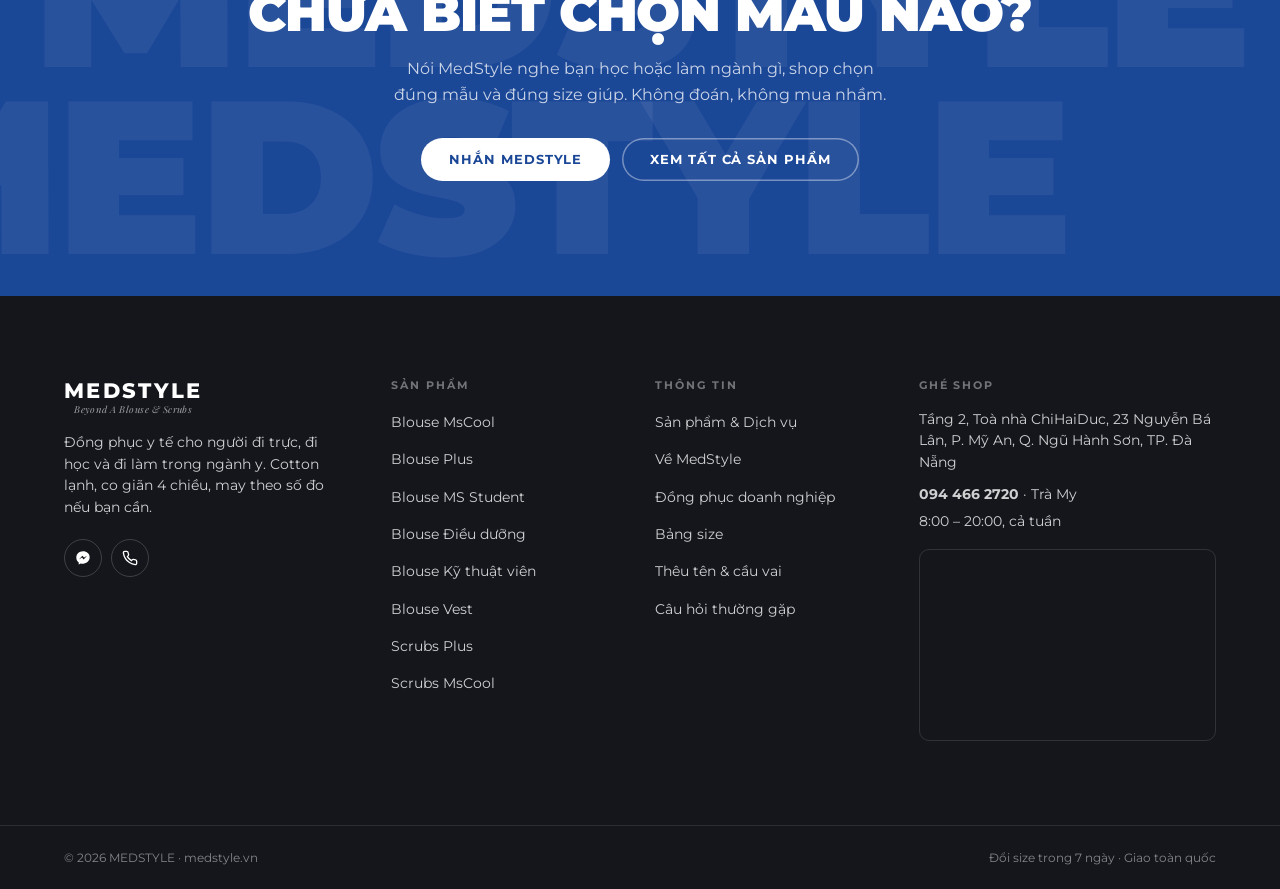
==== commit 6bb29697: "sua title" ====
--- a/index.html
+++ b/index.html
@@ -3,7 +3,7 @@
 <head>
   <meta charset="utf-8">
   <meta name="viewport" content="width=device-width,initial-scale=1">
-  <title>MEDSTYLE — Đồng phục y tế</title>
+  <title>MEDSTYLE — đồng phục y tế</title>
   <link rel="icon" type="image/png" href="assets/img/favicon.jpg">
   <meta name="description" content="MEDSTYLE - đơn vị cung cấp đồng phục y tế chất lượng tốt 'nhì' trong tầm giá (chưa có tài liệu chứng minh)">
   <meta name="theme-color" content="#1B4797">
@@ -160,4 +160,4 @@
   </main>
   <div id="site-footer"></div>
 </body>
-</html>
+</html>
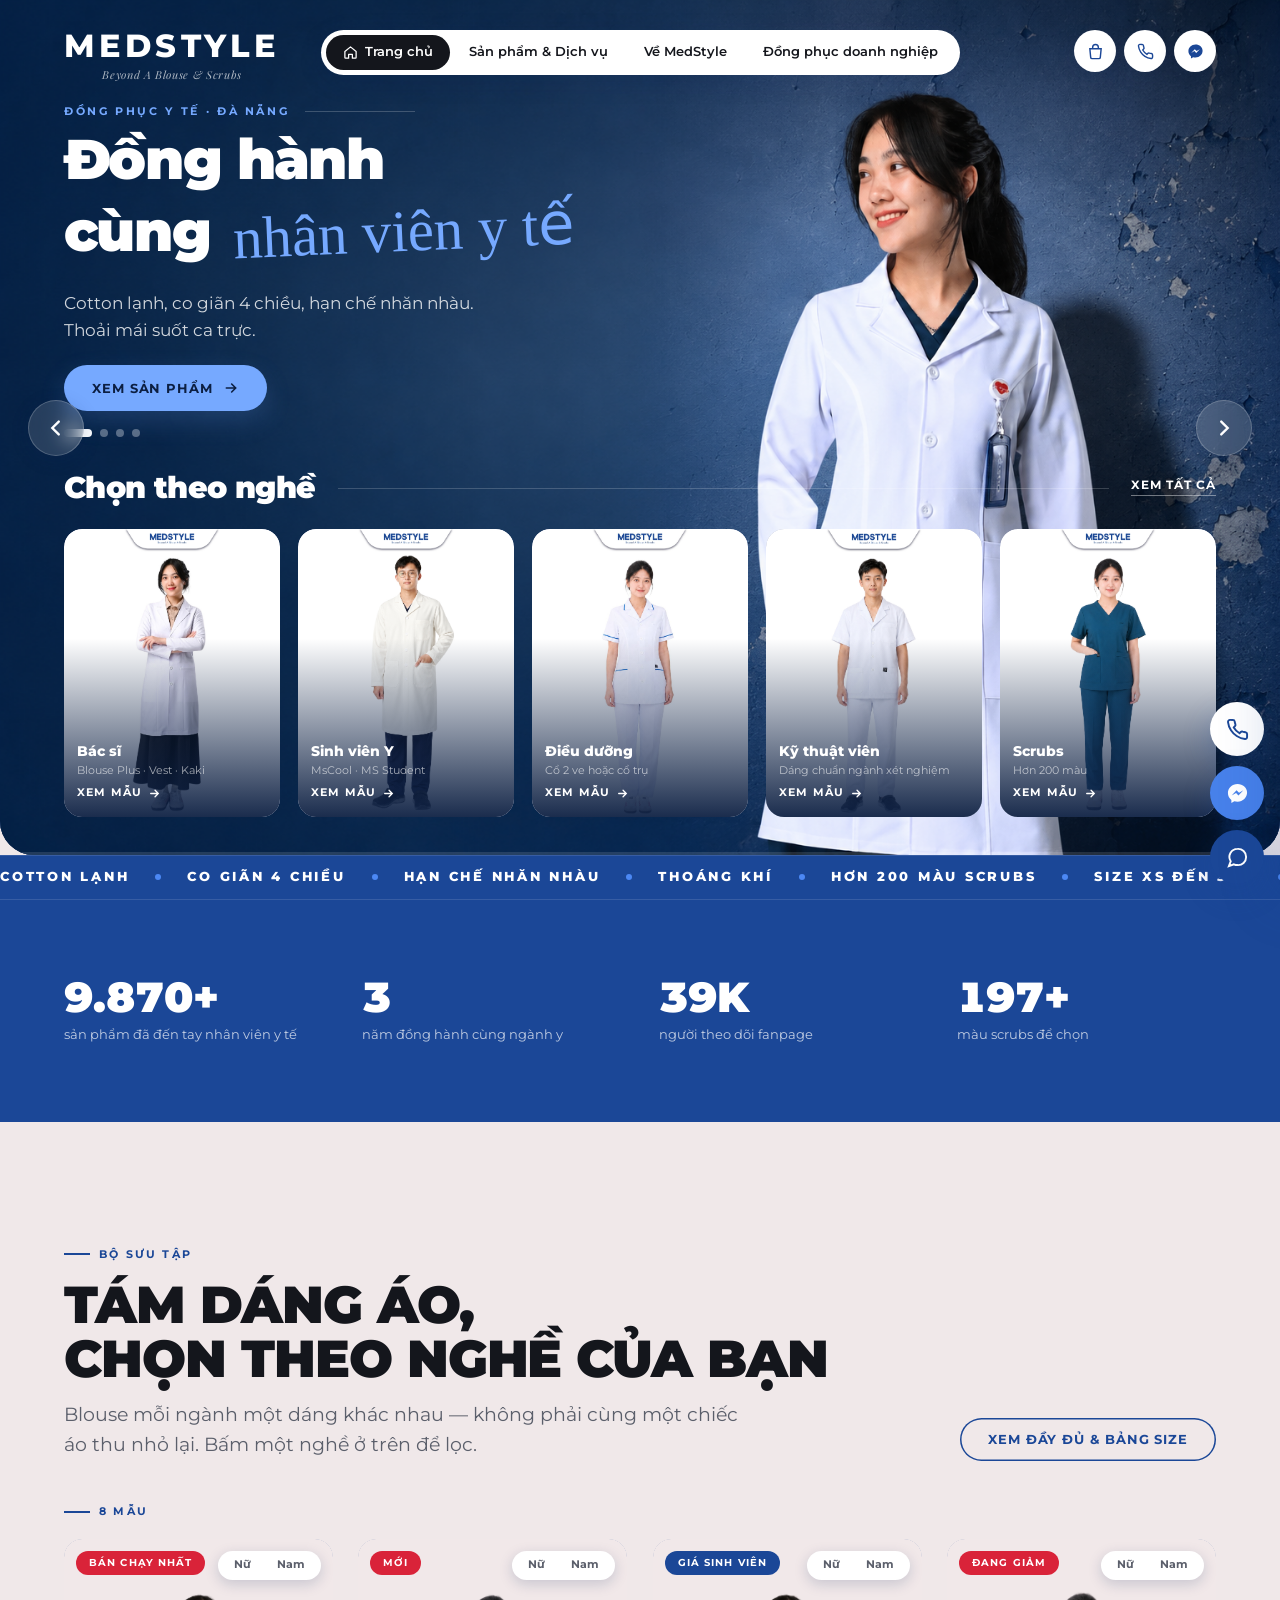
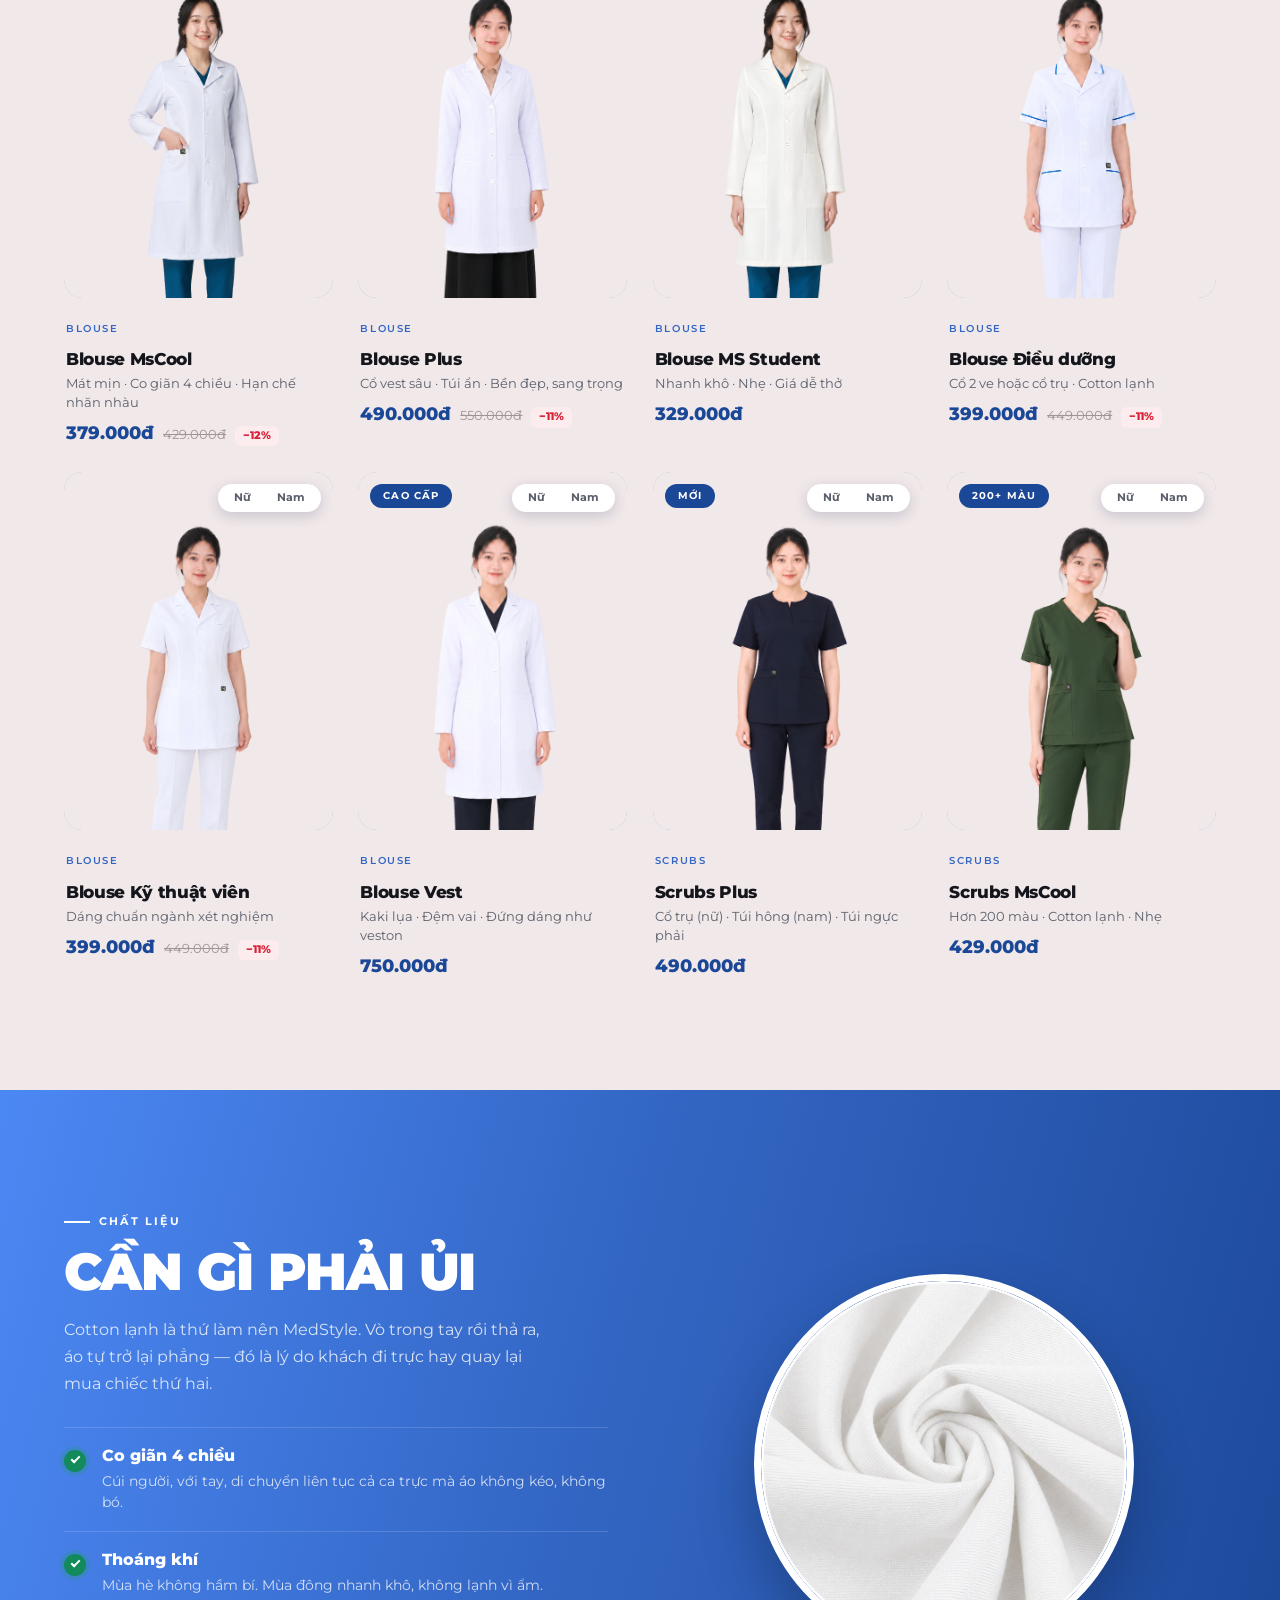
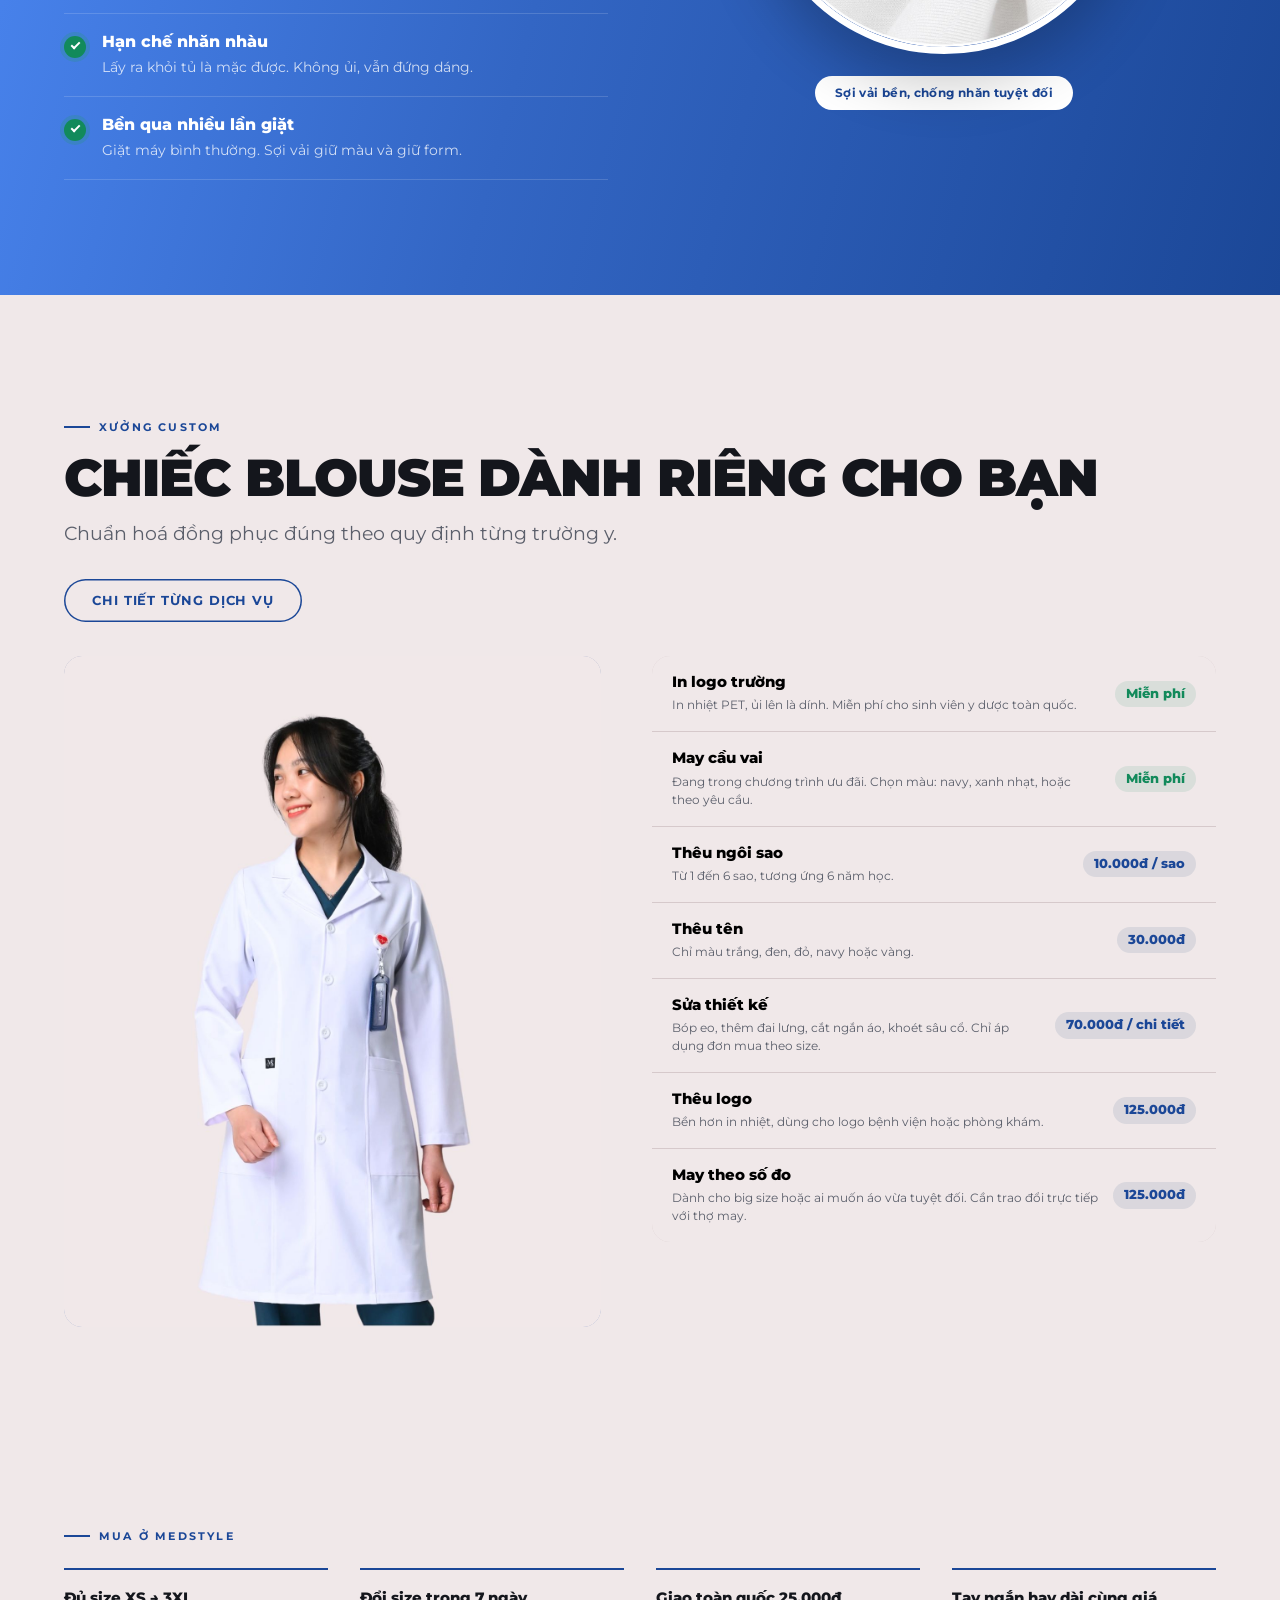
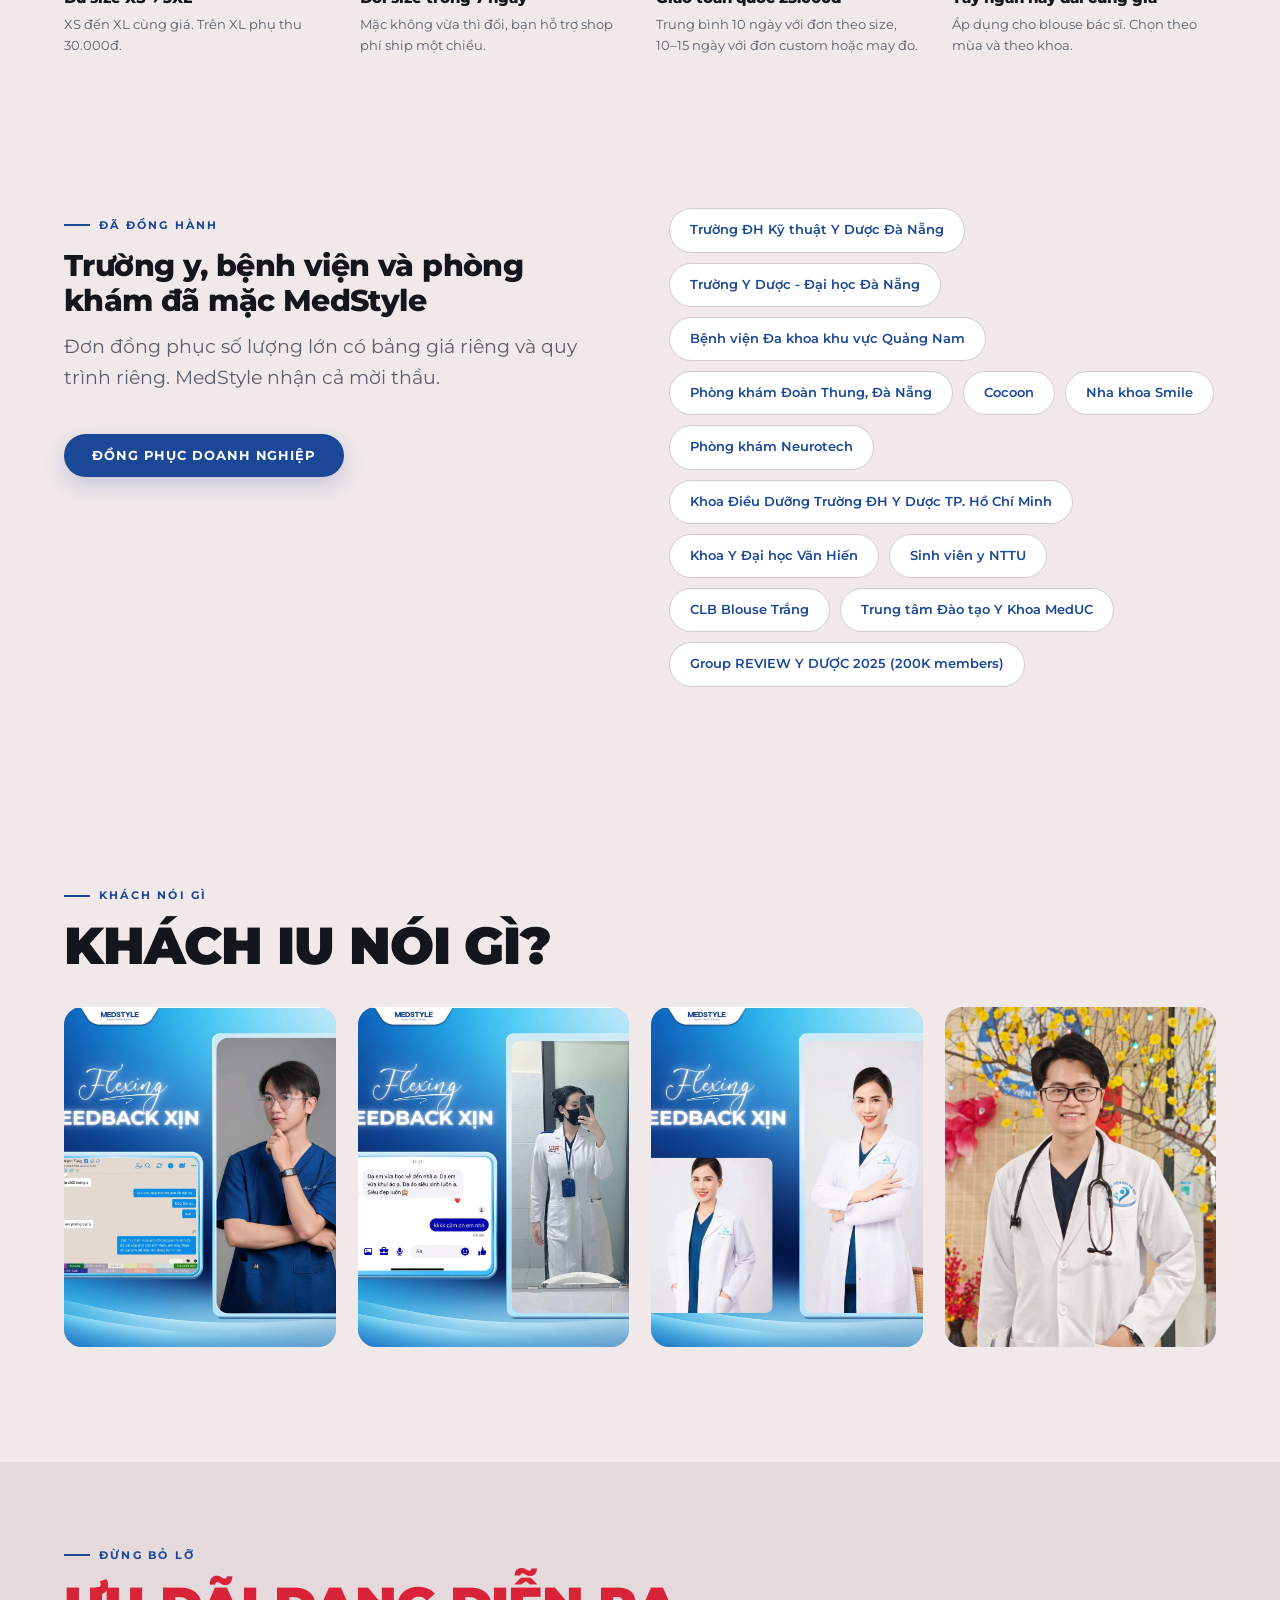
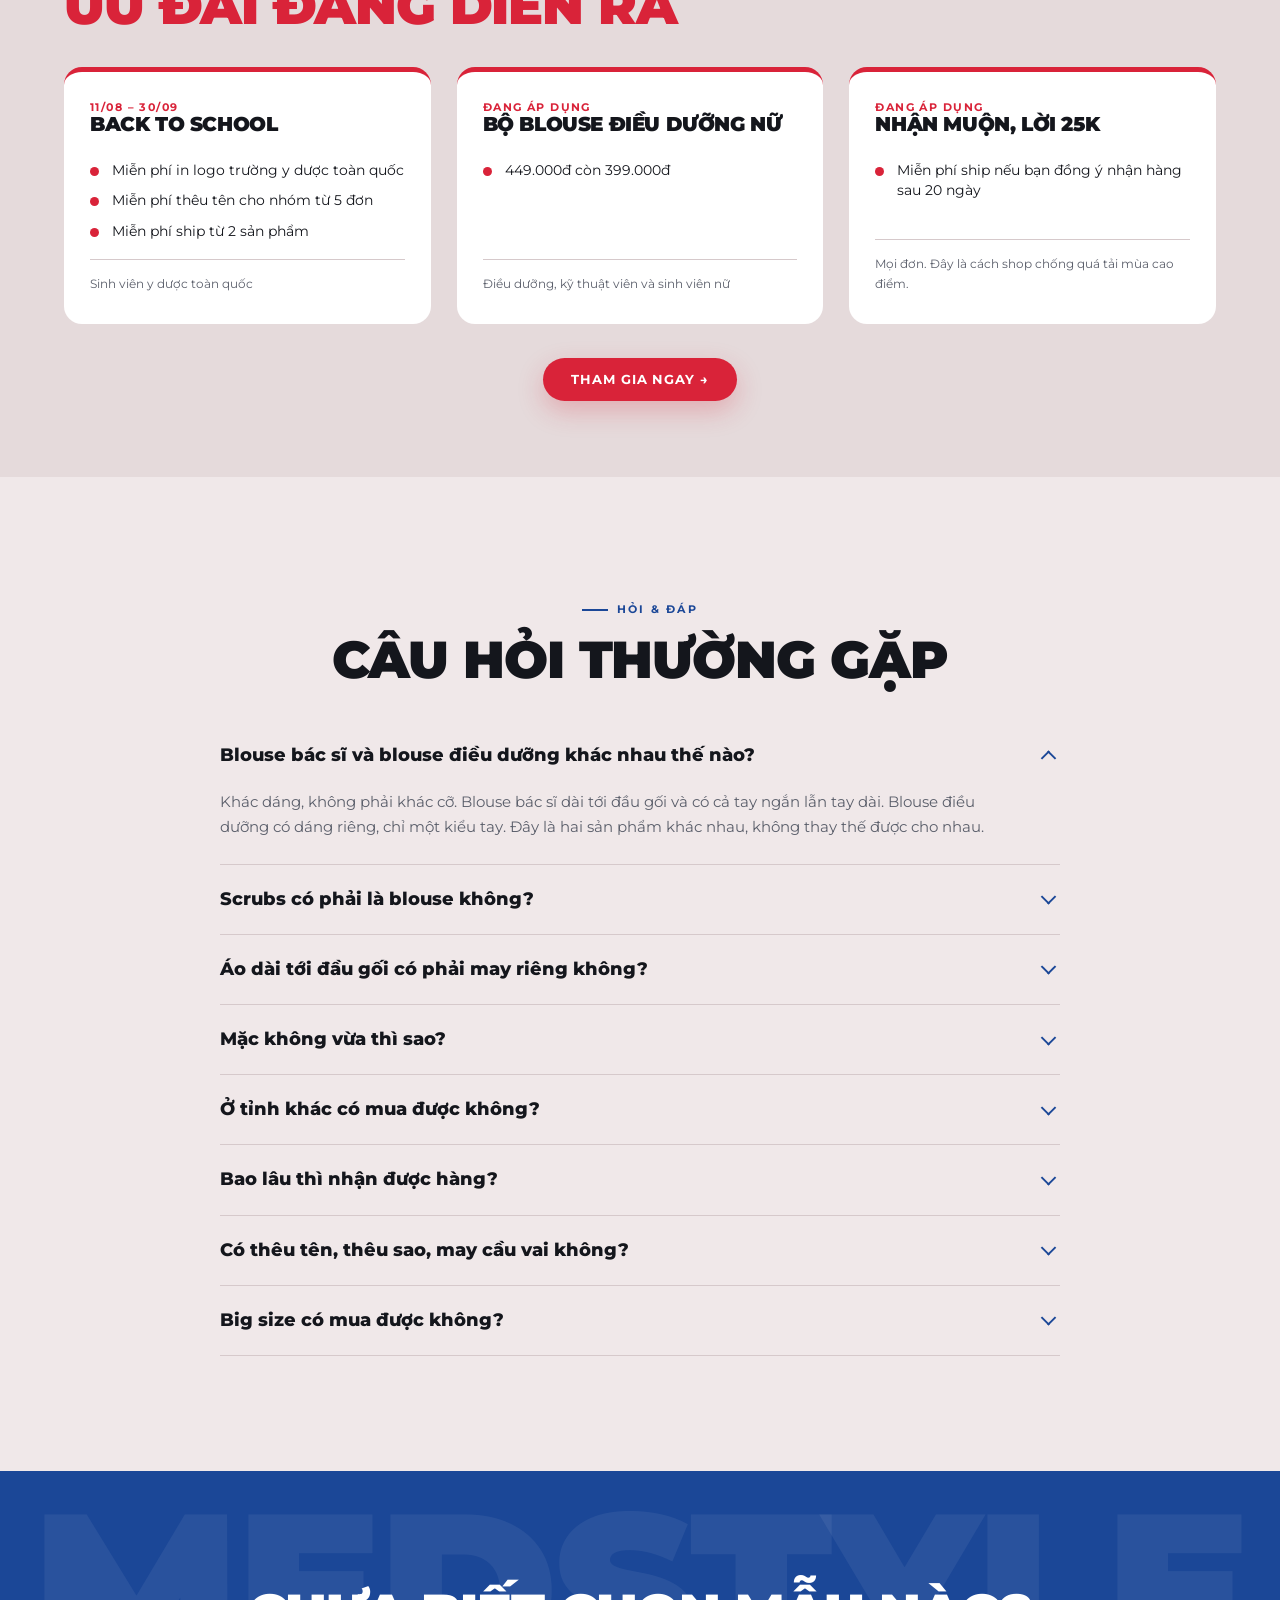
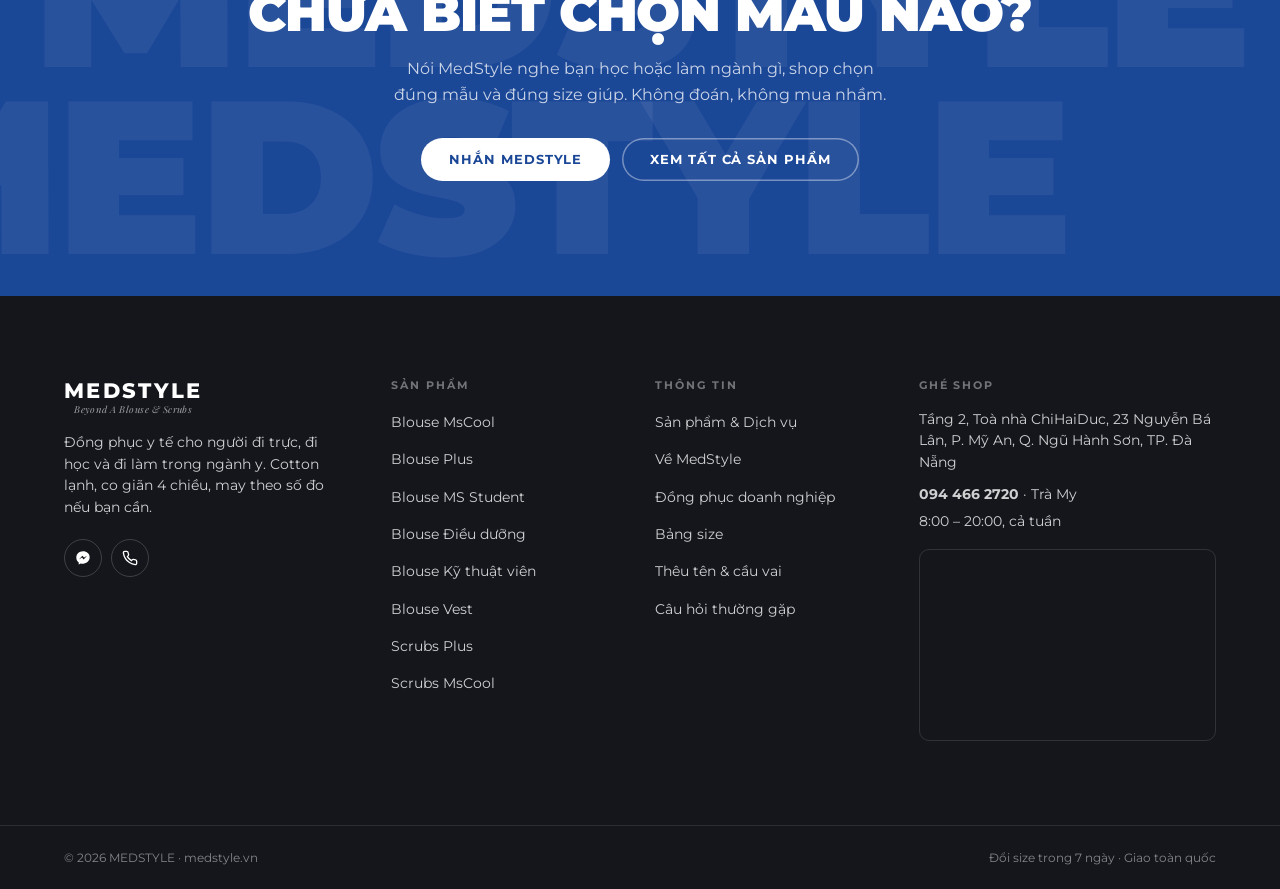
==== commit e1e5b638: "update" ====
--- a/index.html
+++ b/index.html
@@ -3,7 +3,7 @@
 <head>
   <meta charset="utf-8">
   <meta name="viewport" content="width=device-width,initial-scale=1">
-  <title>MEDSTYLE — đồng phục y tế</title>
+  <title>MedStyle — ĐỒNG PHỤC Y TẾ</title>
   <link rel="icon" type="image/png" href="assets/img/favicon.jpg">
   <meta name="description" content="MEDSTYLE - đơn vị cung cấp đồng phục y tế chất lượng tốt 'nhì' trong tầm giá (chưa có tài liệu chứng minh)">
   <meta name="theme-color" content="#1B4797">
@@ -160,4 +160,4 @@
   </main>
   <div id="site-footer"></div>
 </body>
-</html>+</html>
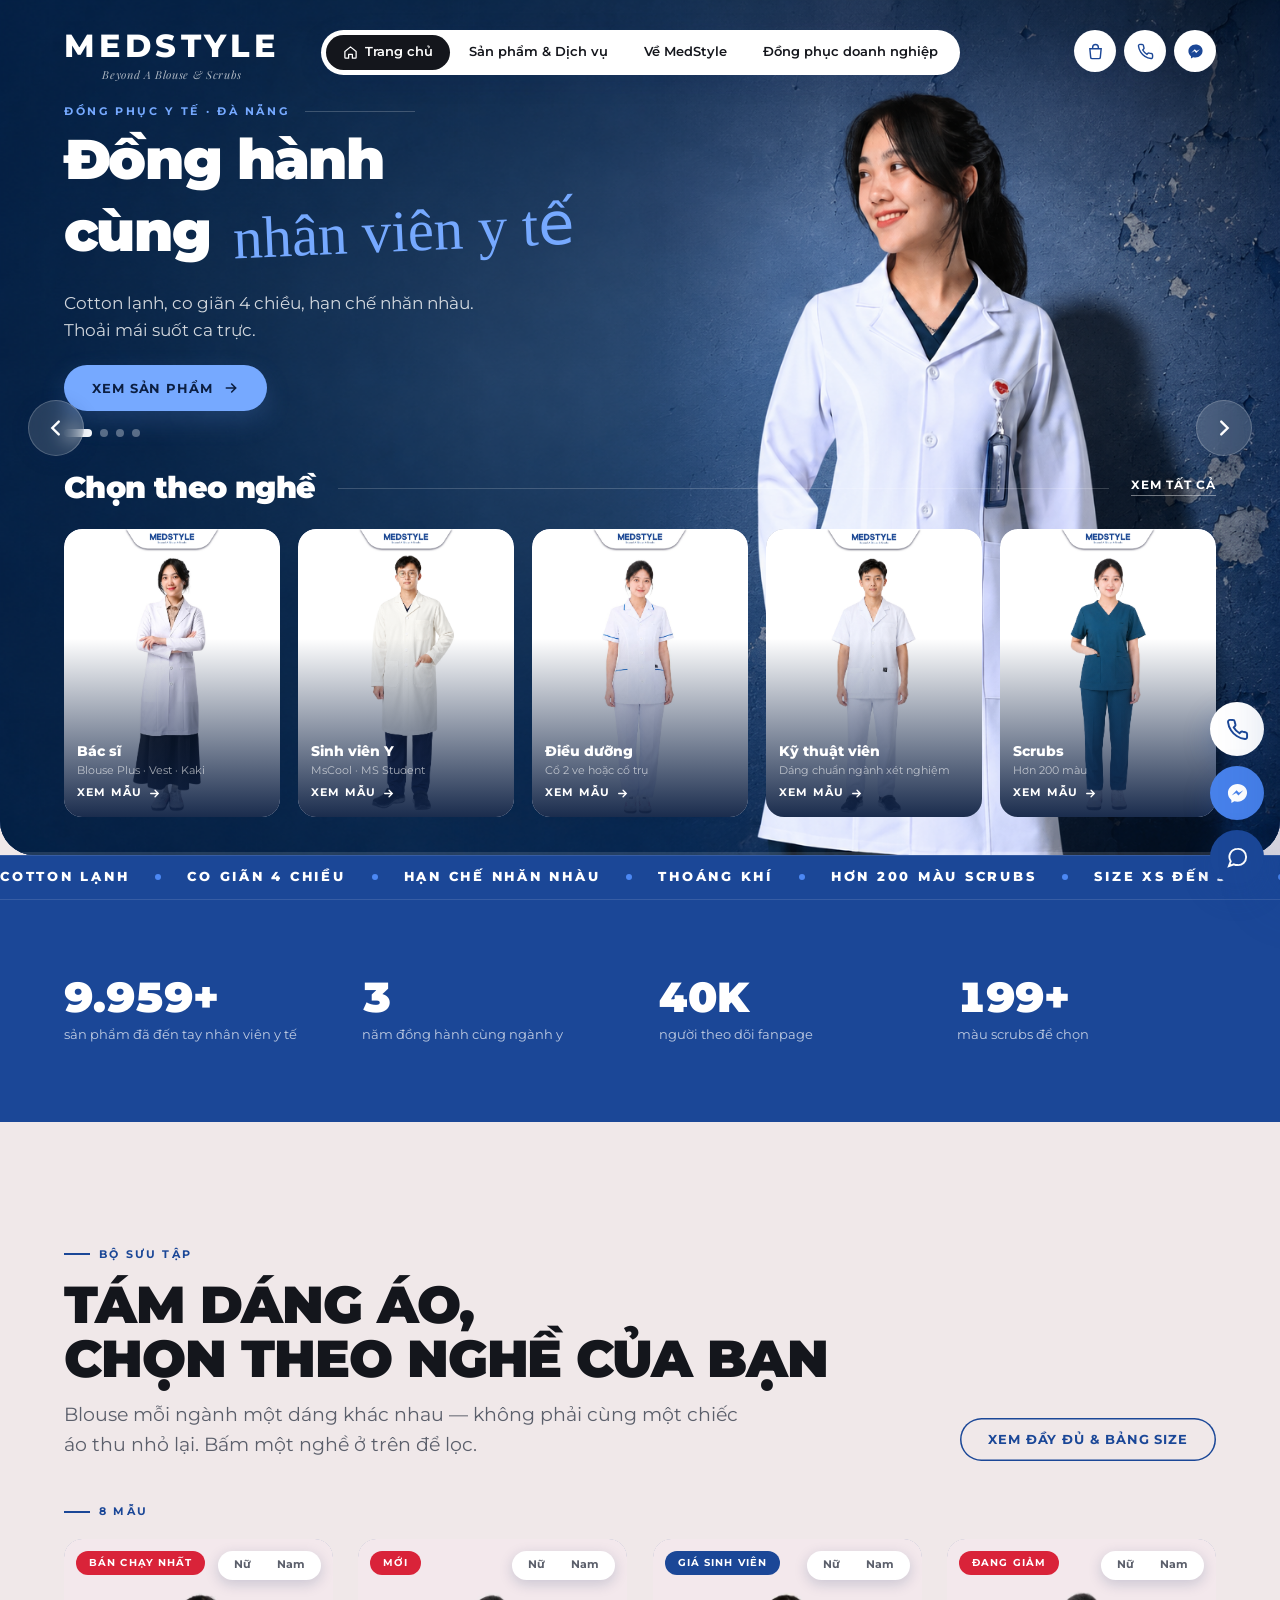
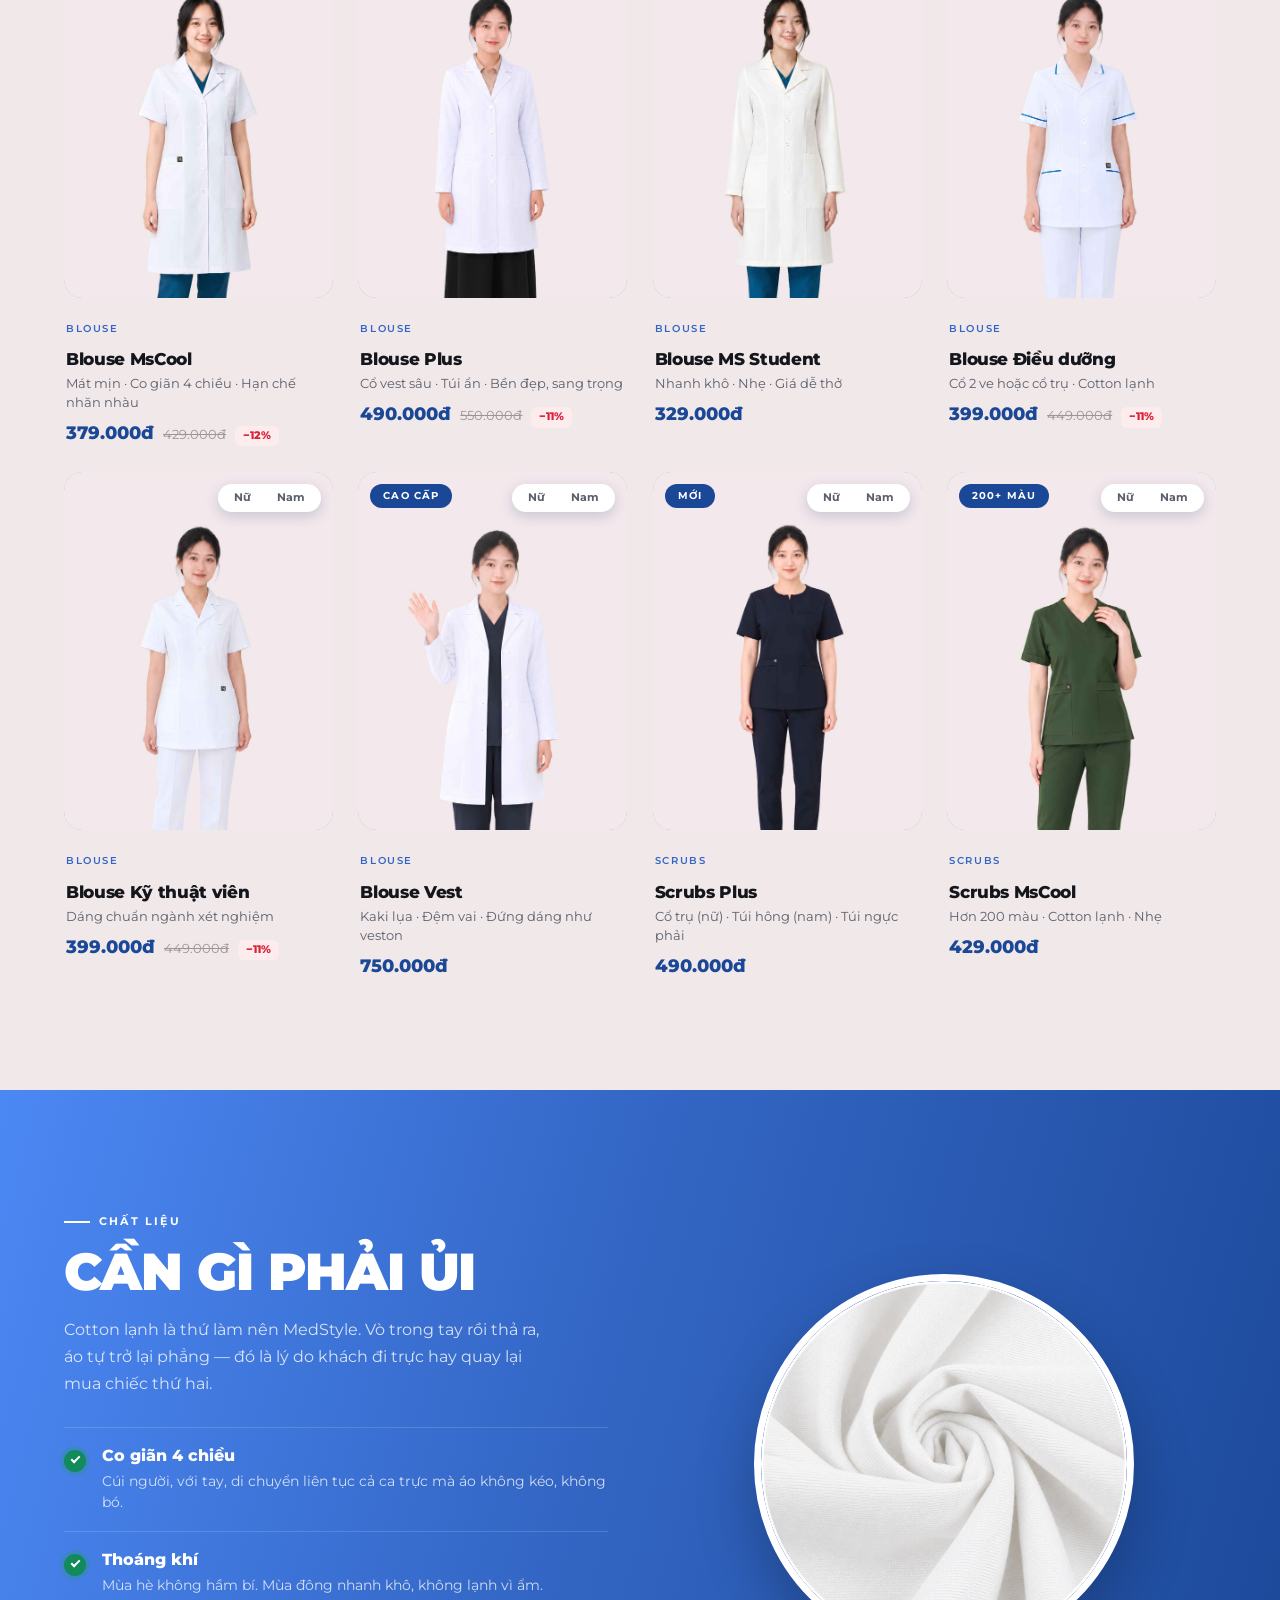
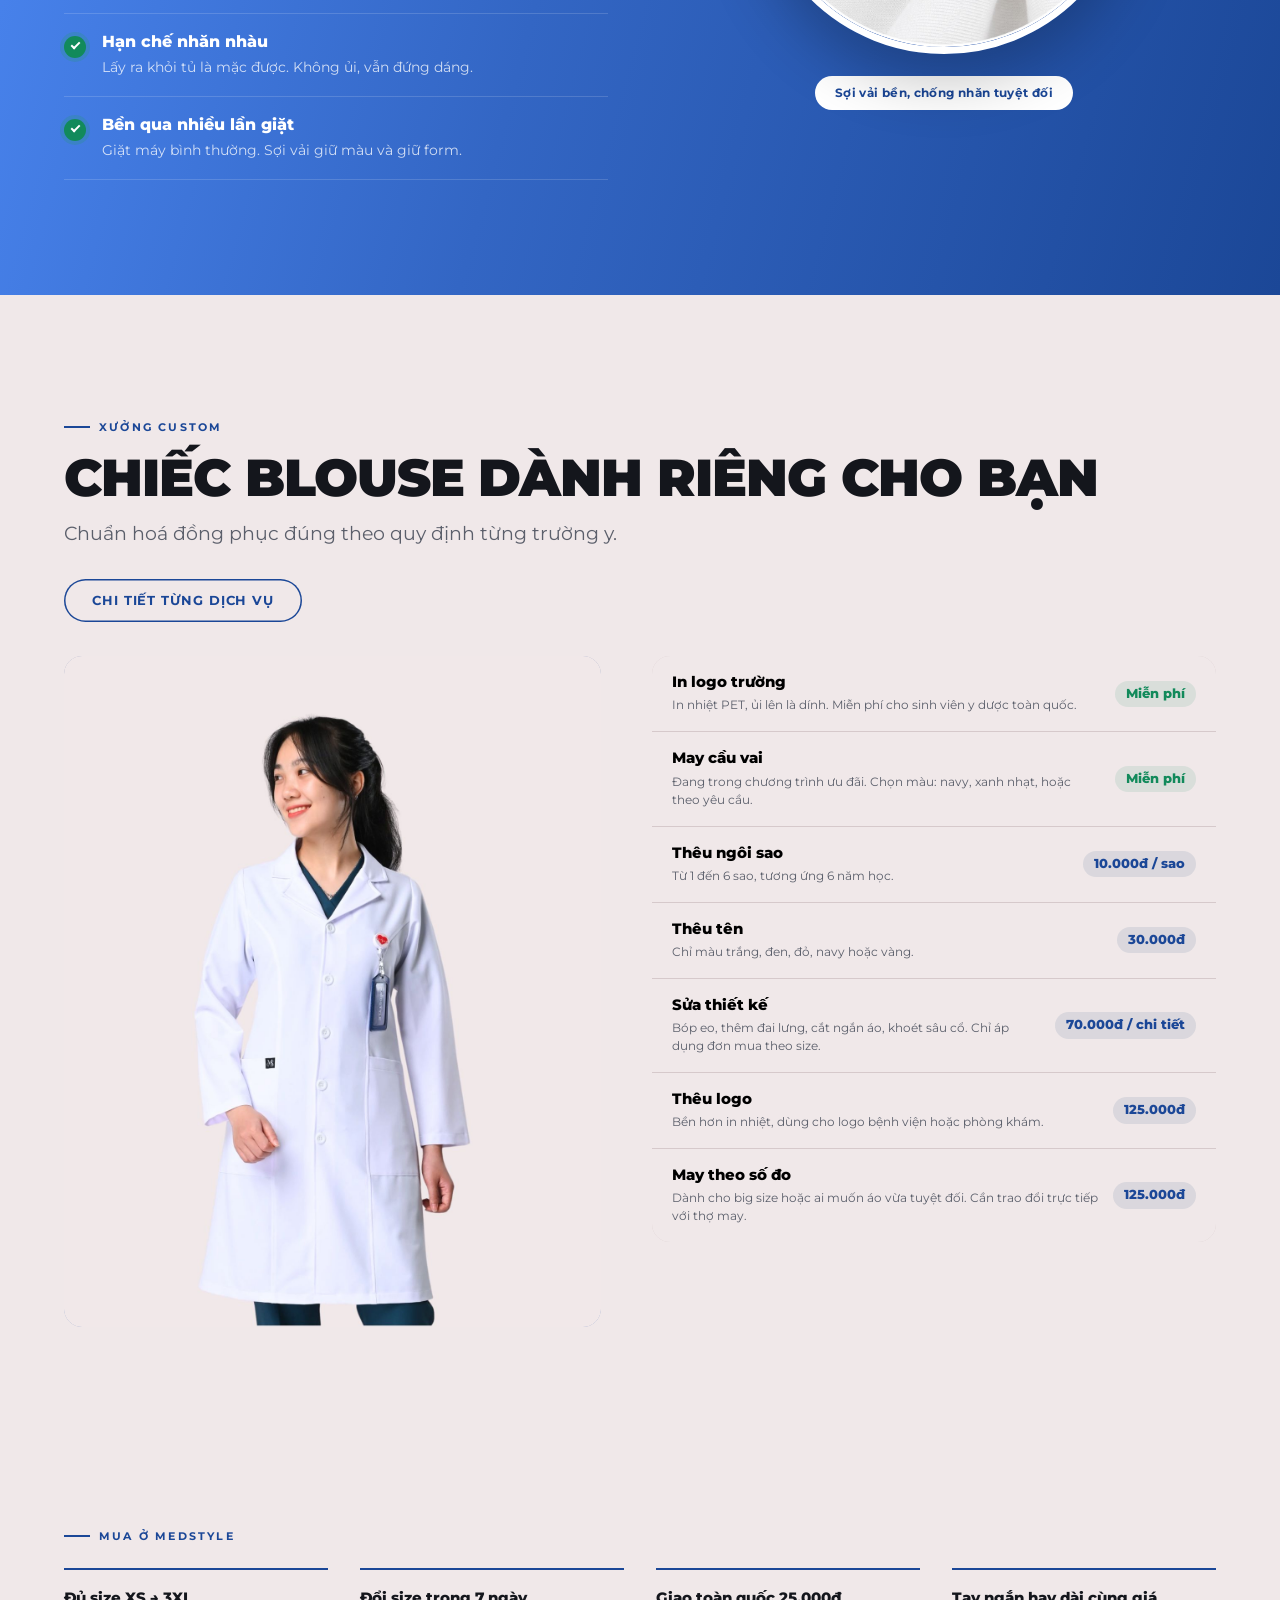
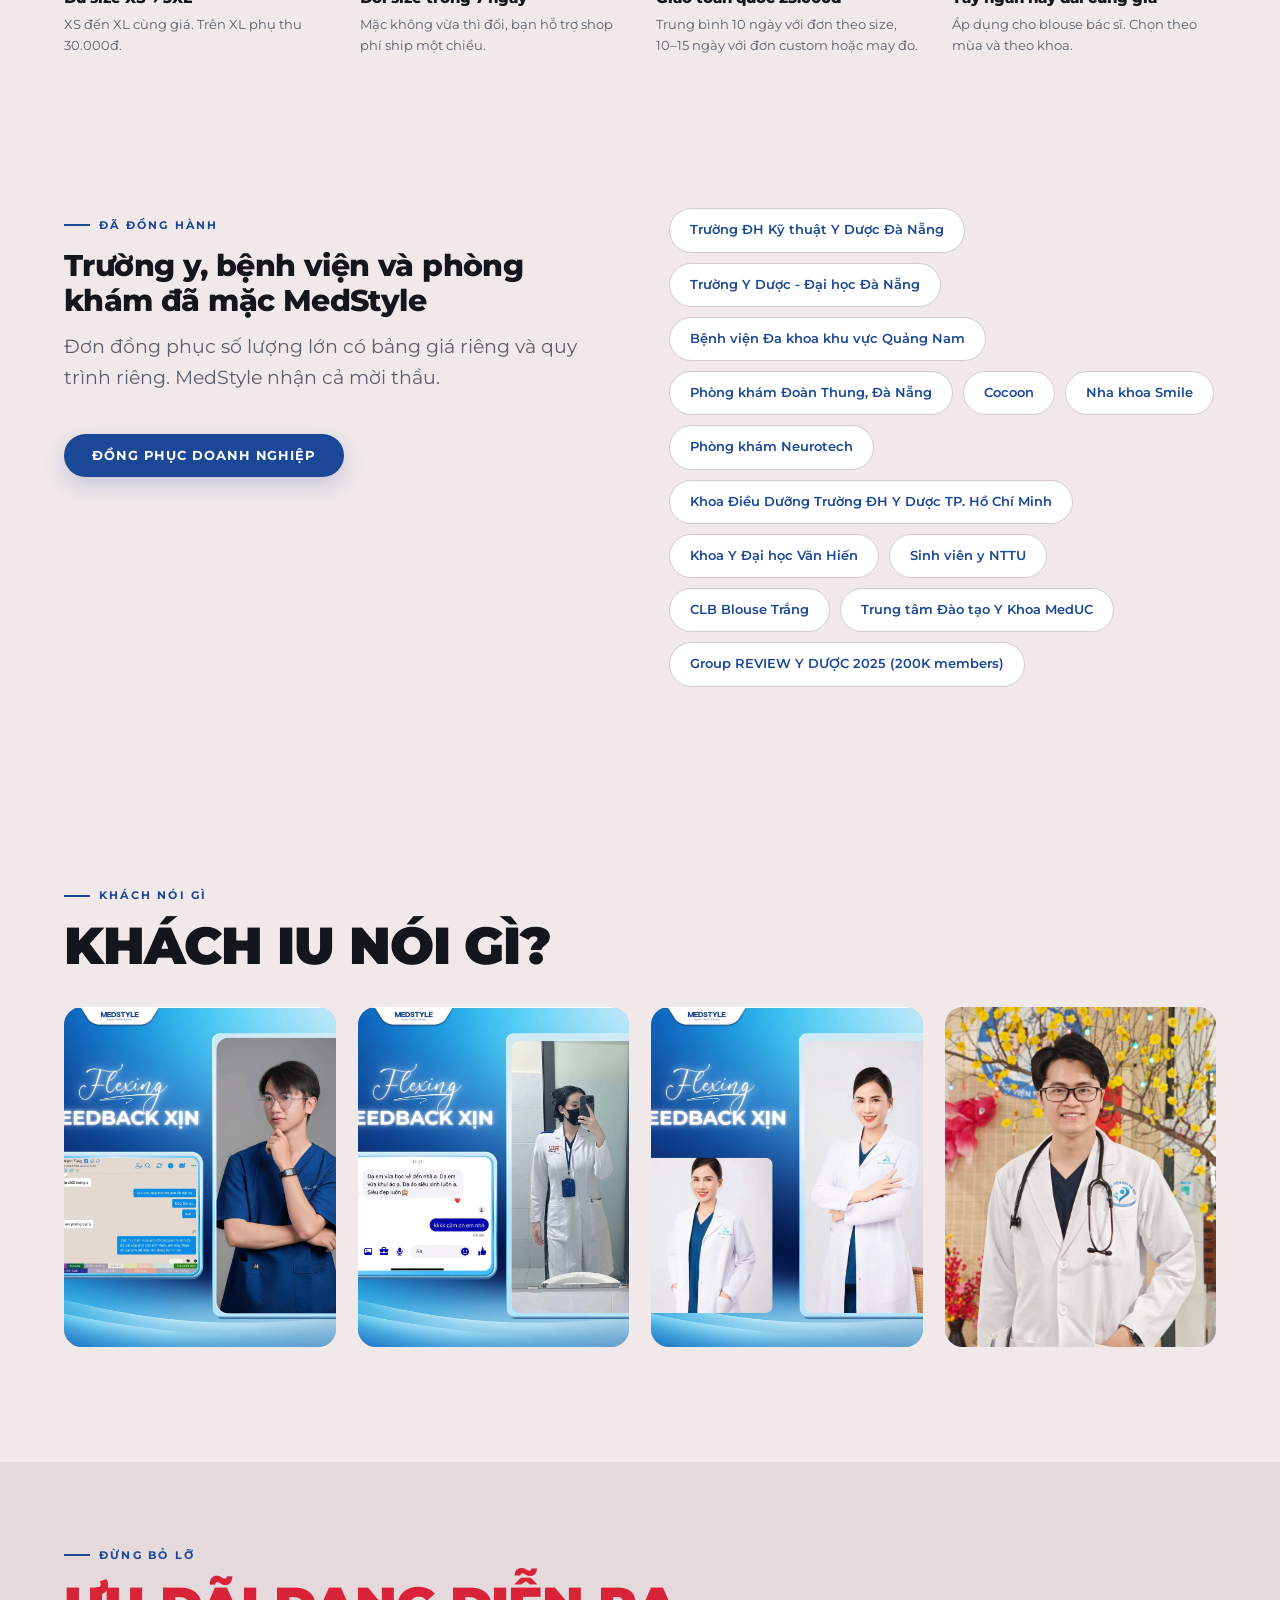
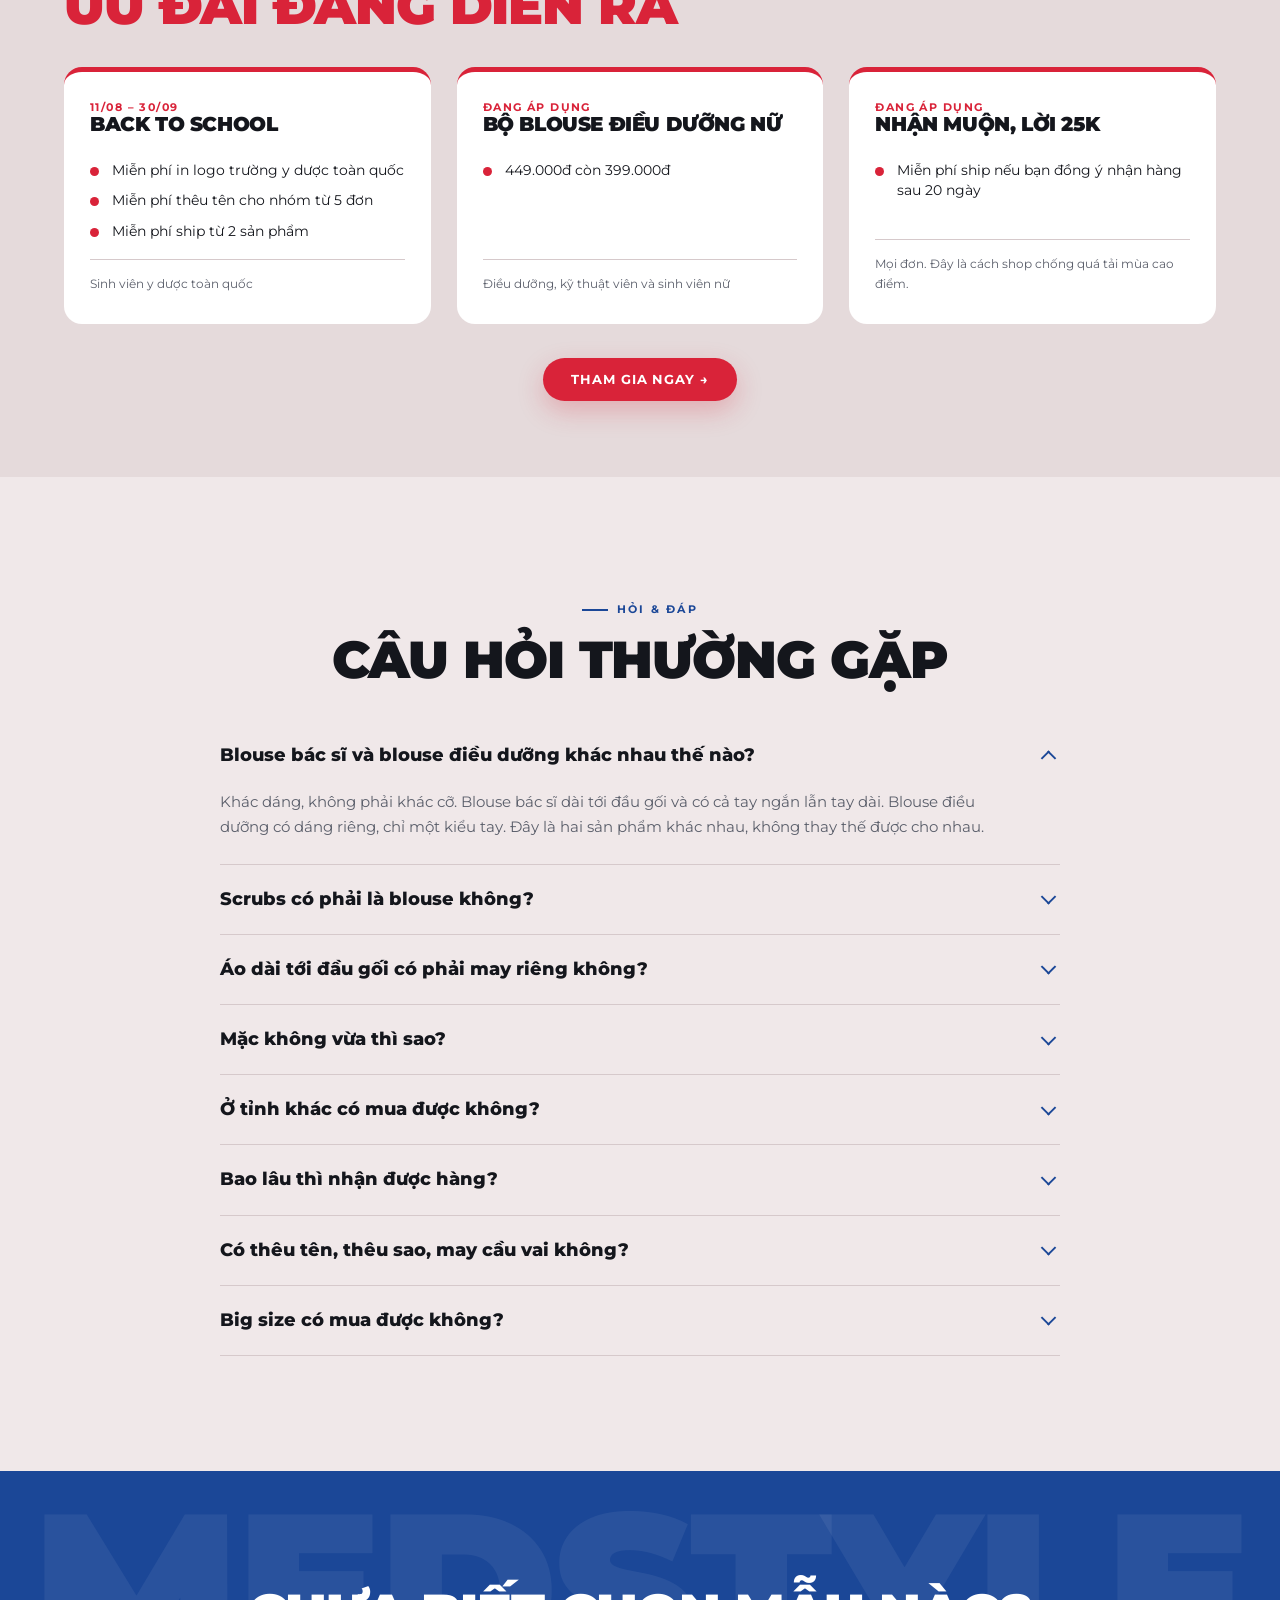
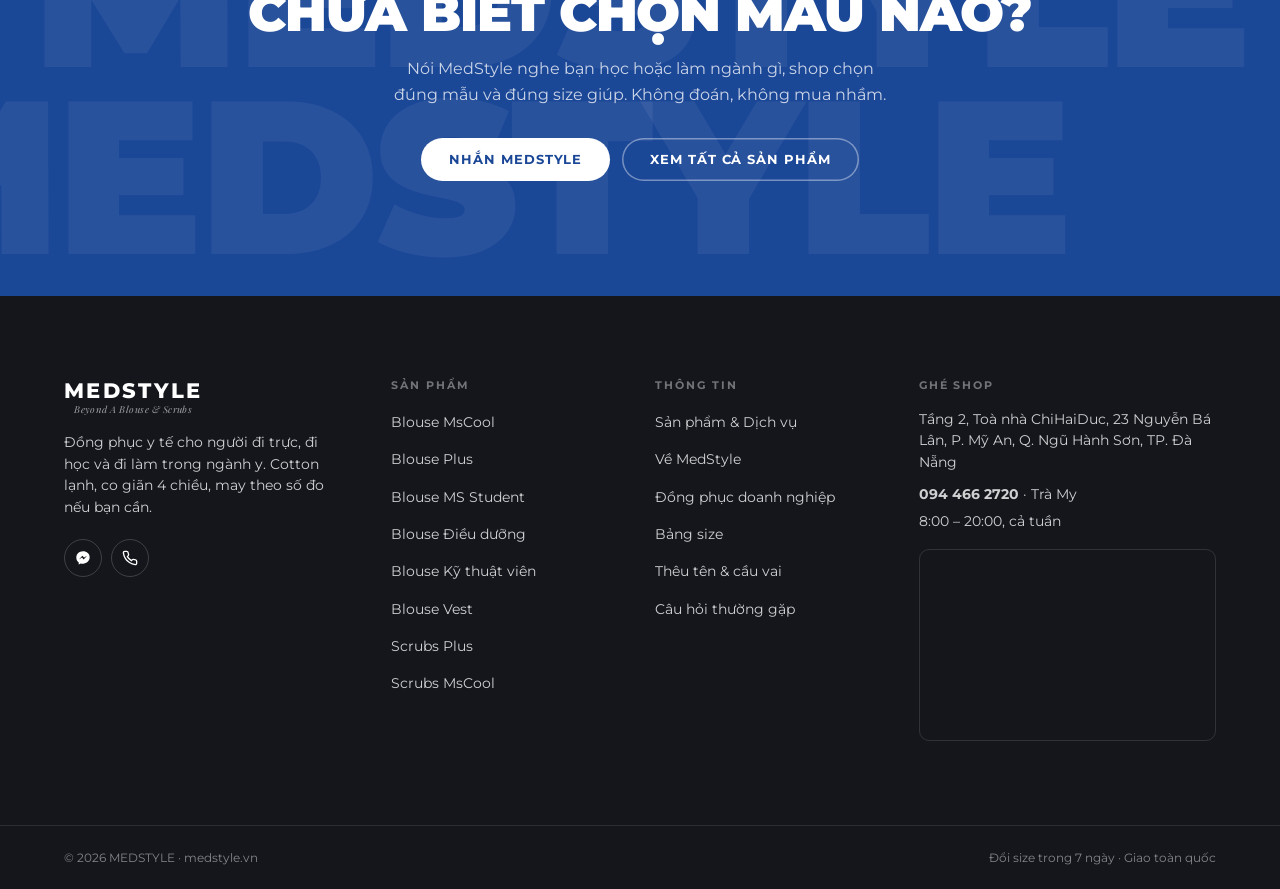
==== commit 826817b8: "update title" ====
--- a/index.html
+++ b/index.html
@@ -3,7 +3,7 @@
 <head>
   <meta charset="utf-8">
   <meta name="viewport" content="width=device-width,initial-scale=1">
-  <title>MedStyle — ĐỒNG PHỤC Y TẾ</title>
+  <title>MEDSTYLE — Đồng phục y tế</title>
   <link rel="icon" type="image/png" href="assets/img/favicon.jpg">
   <meta name="description" content="MEDSTYLE - đơn vị cung cấp đồng phục y tế chất lượng tốt 'nhì' trong tầm giá (chưa có tài liệu chứng minh)">
   <meta name="theme-color" content="#1B4797">
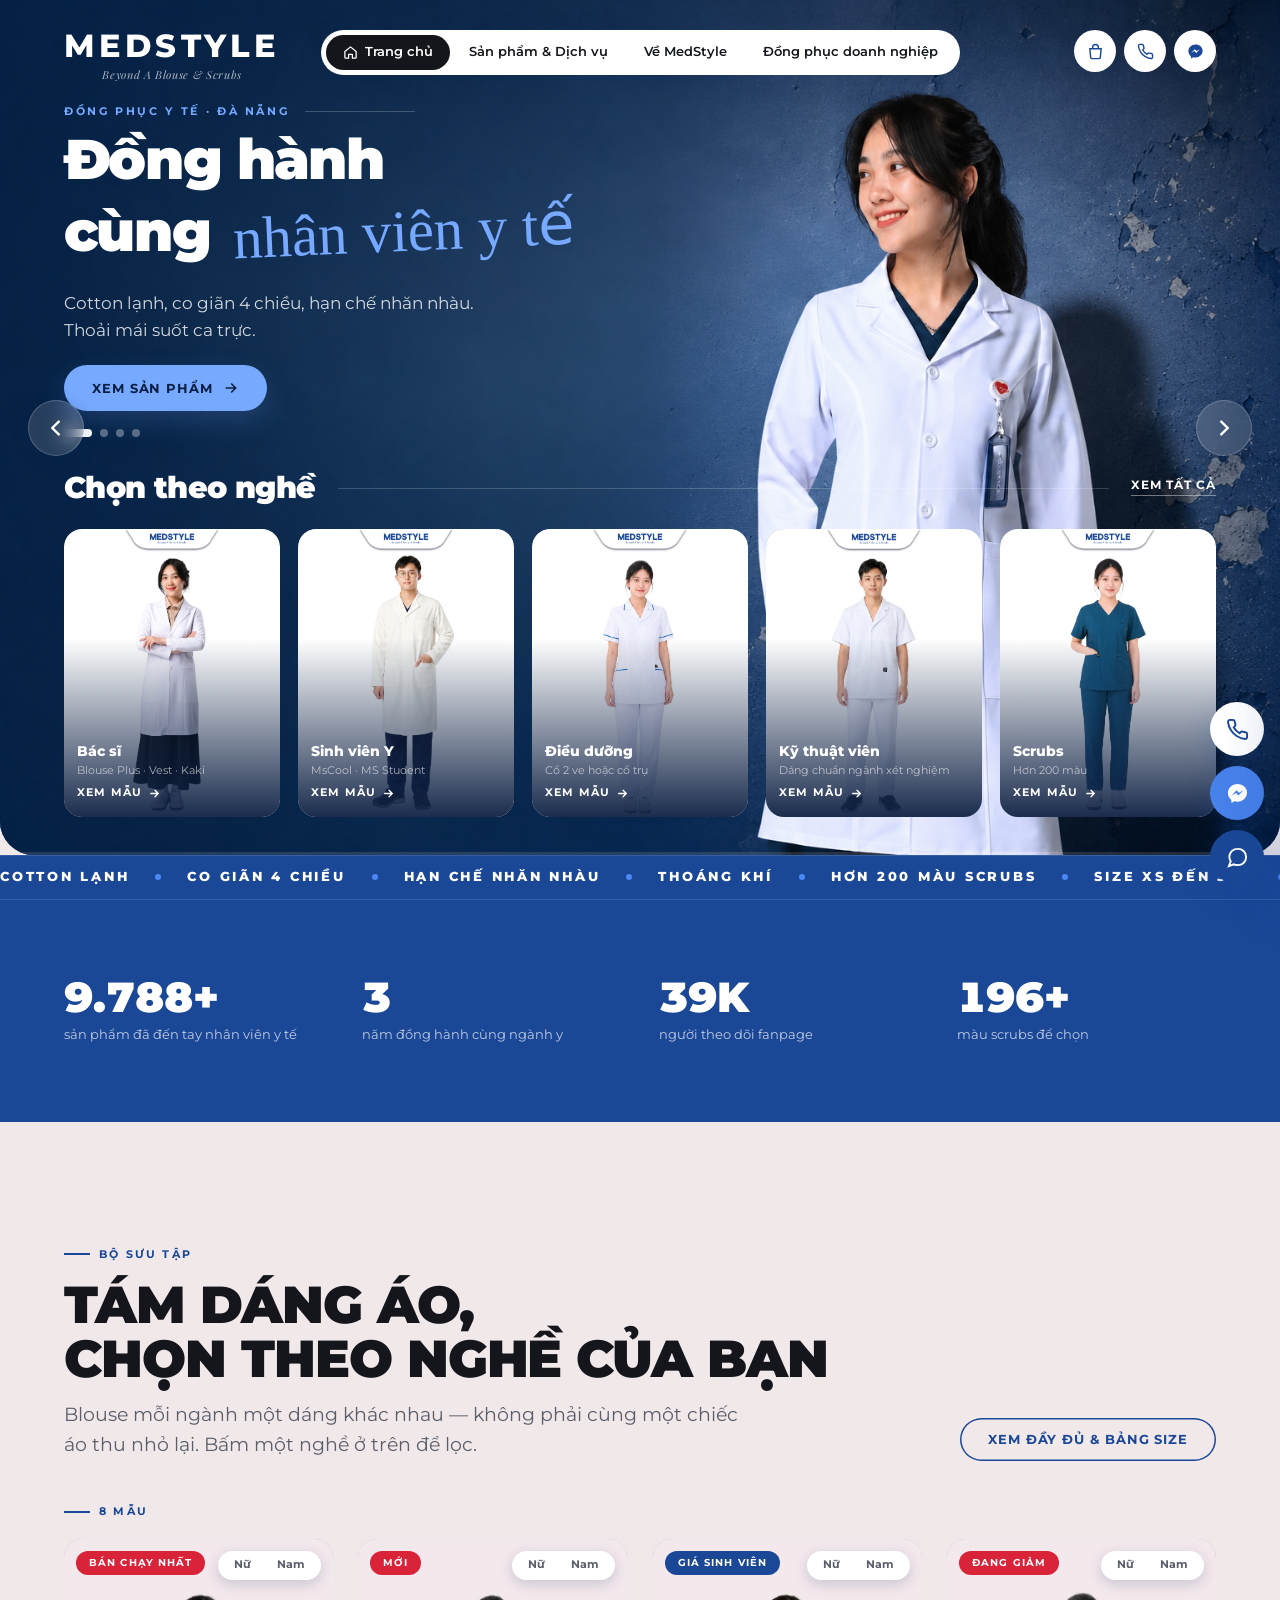
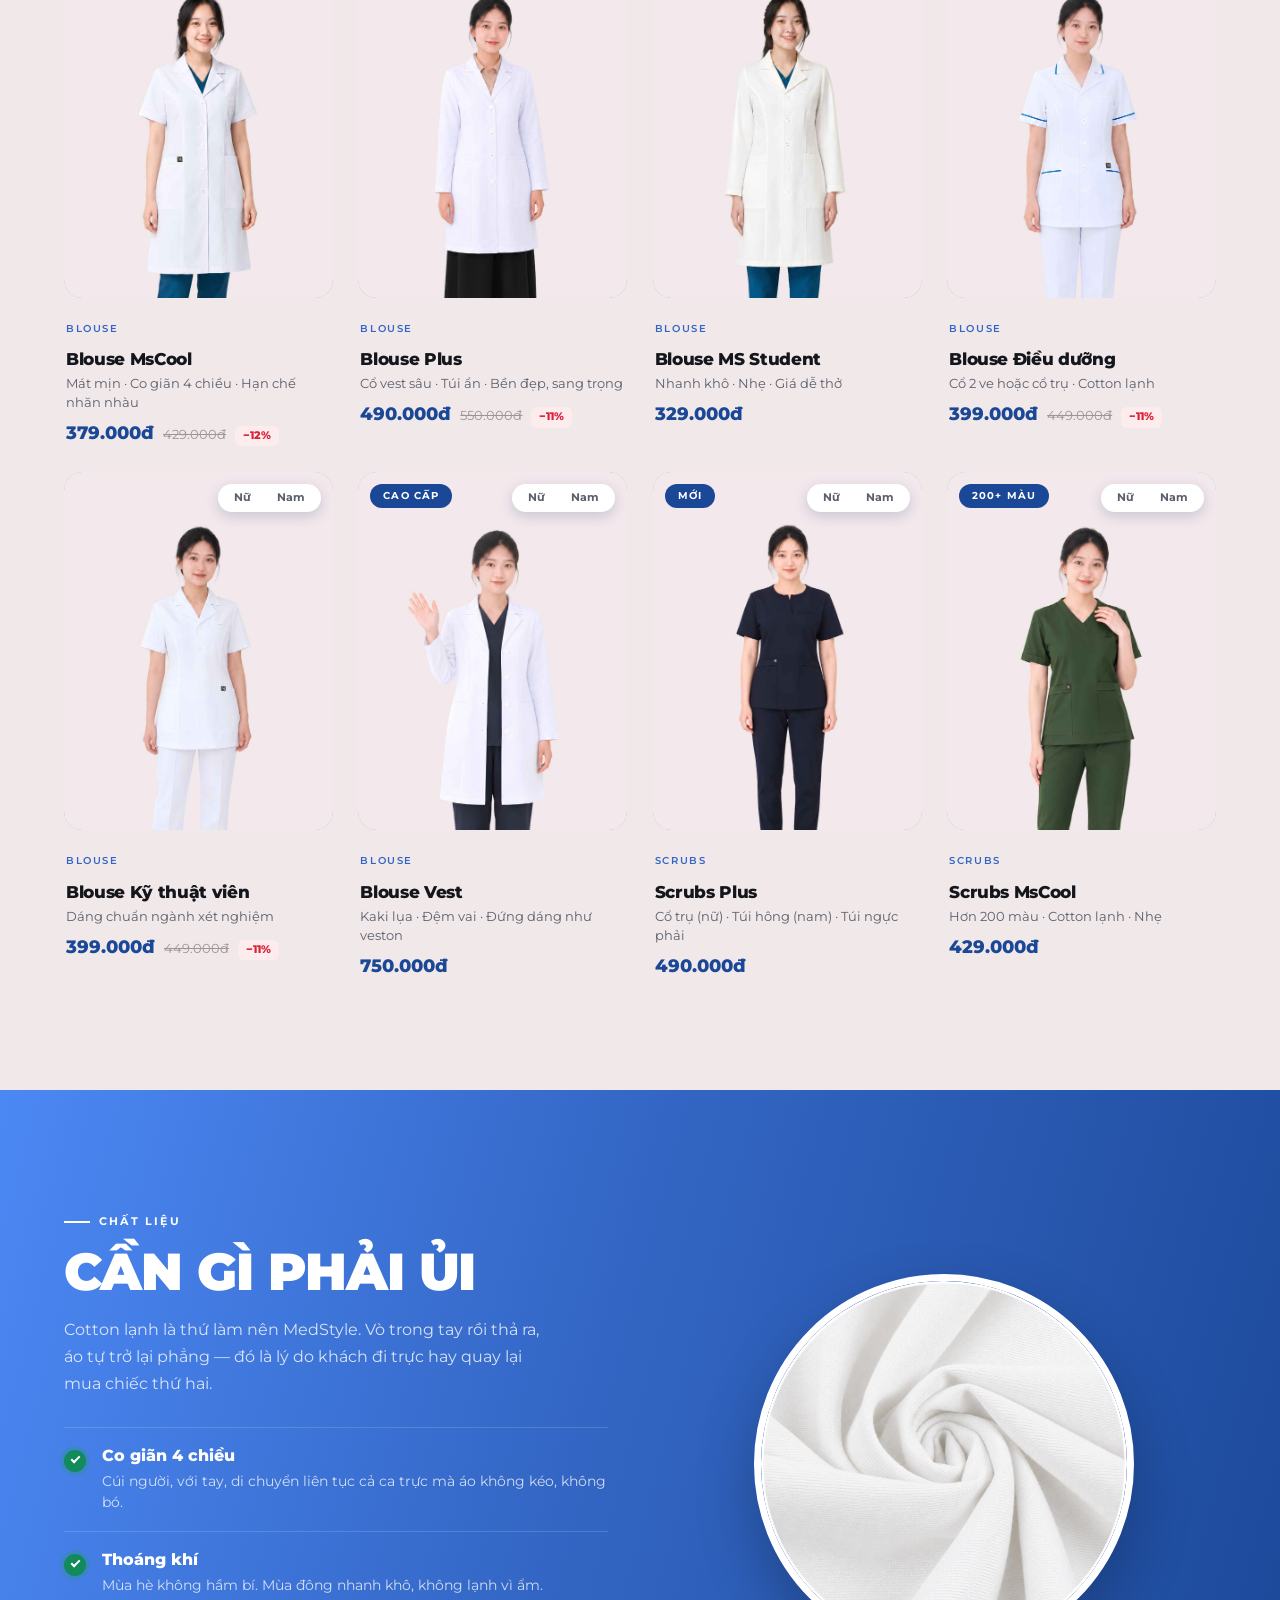
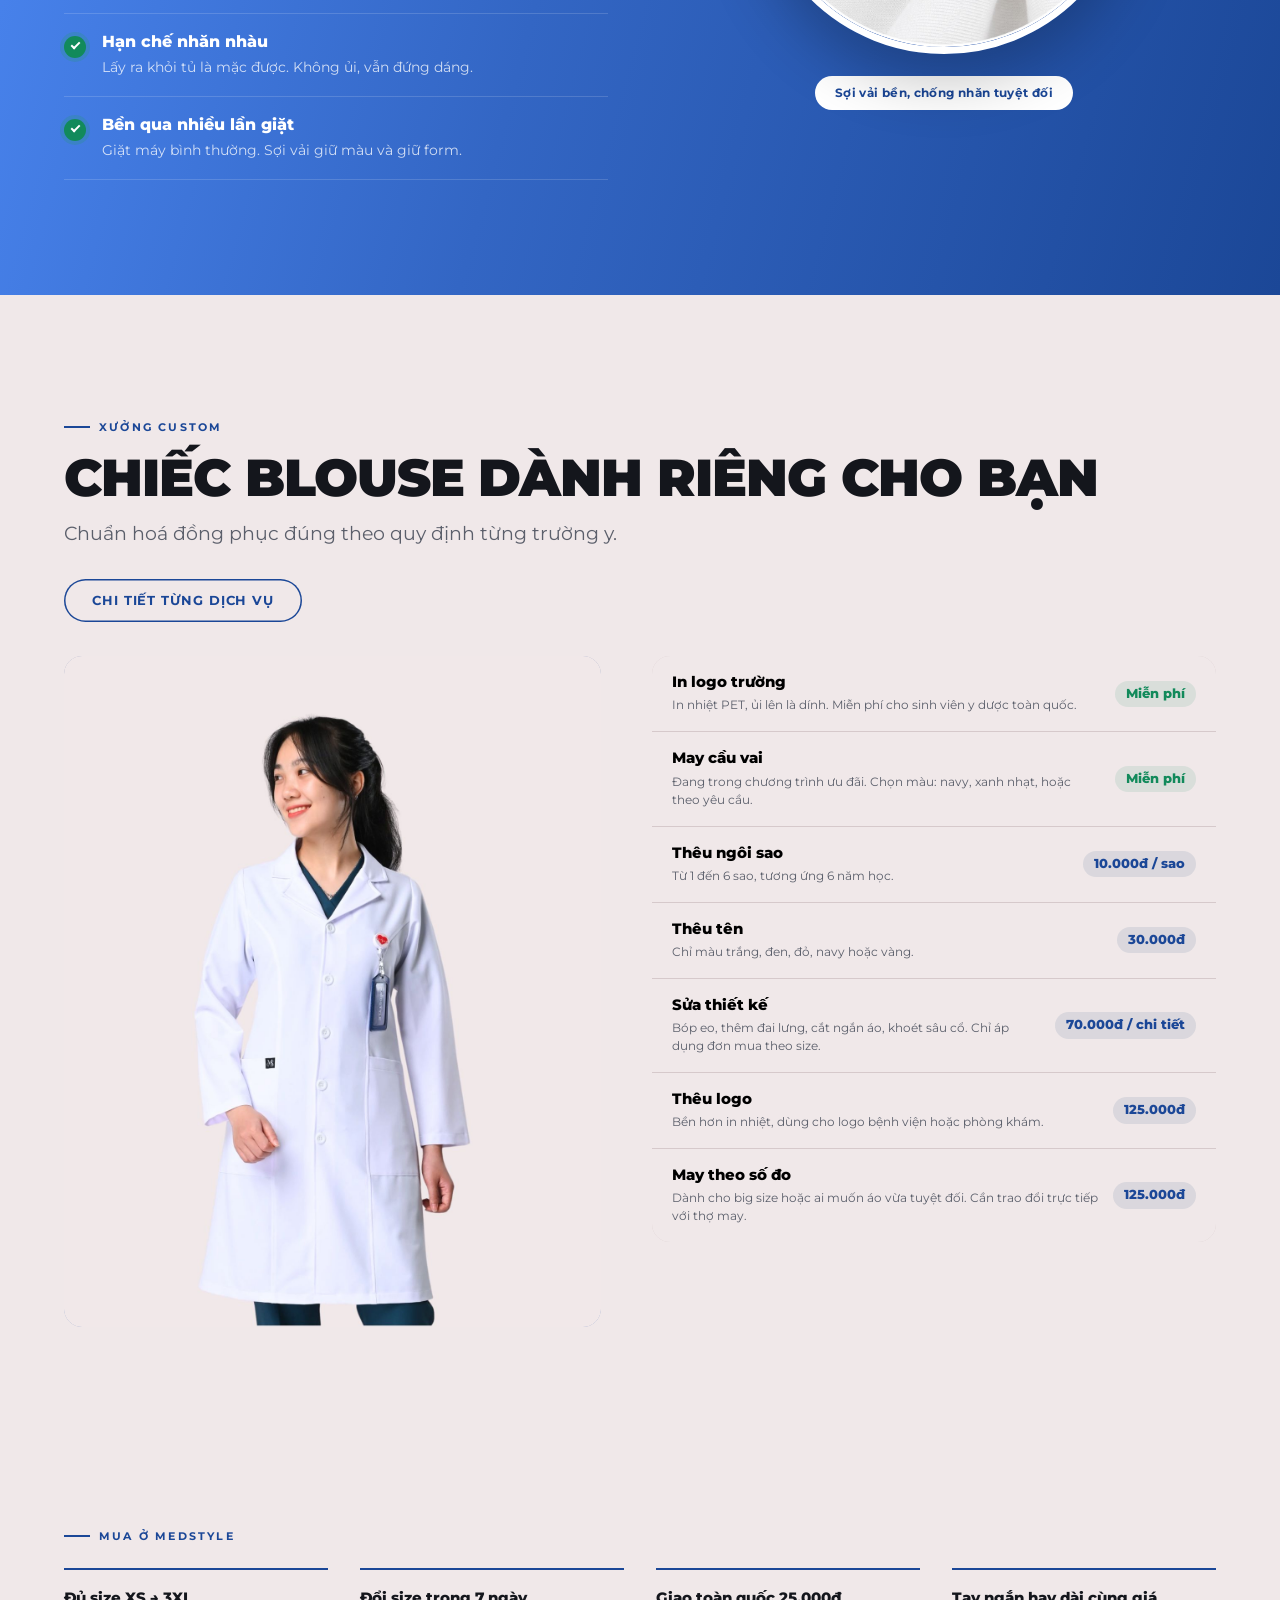
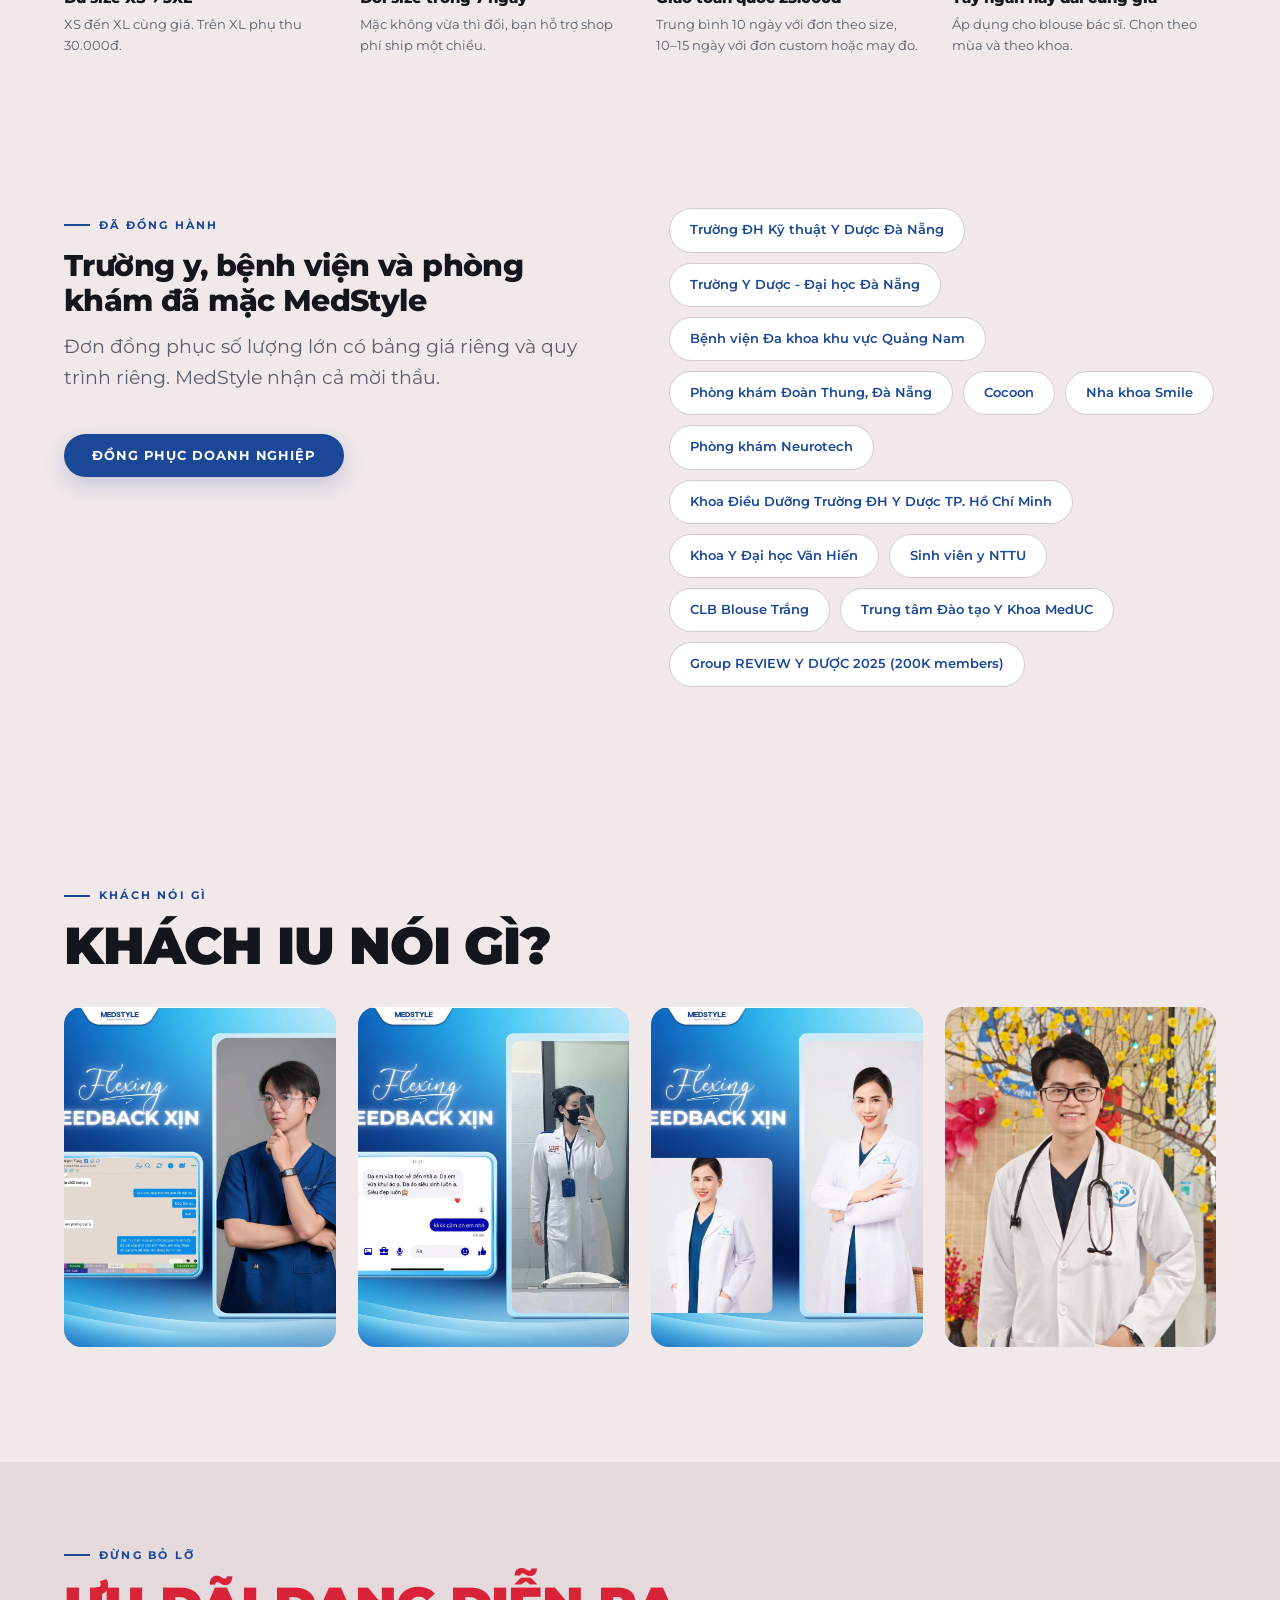
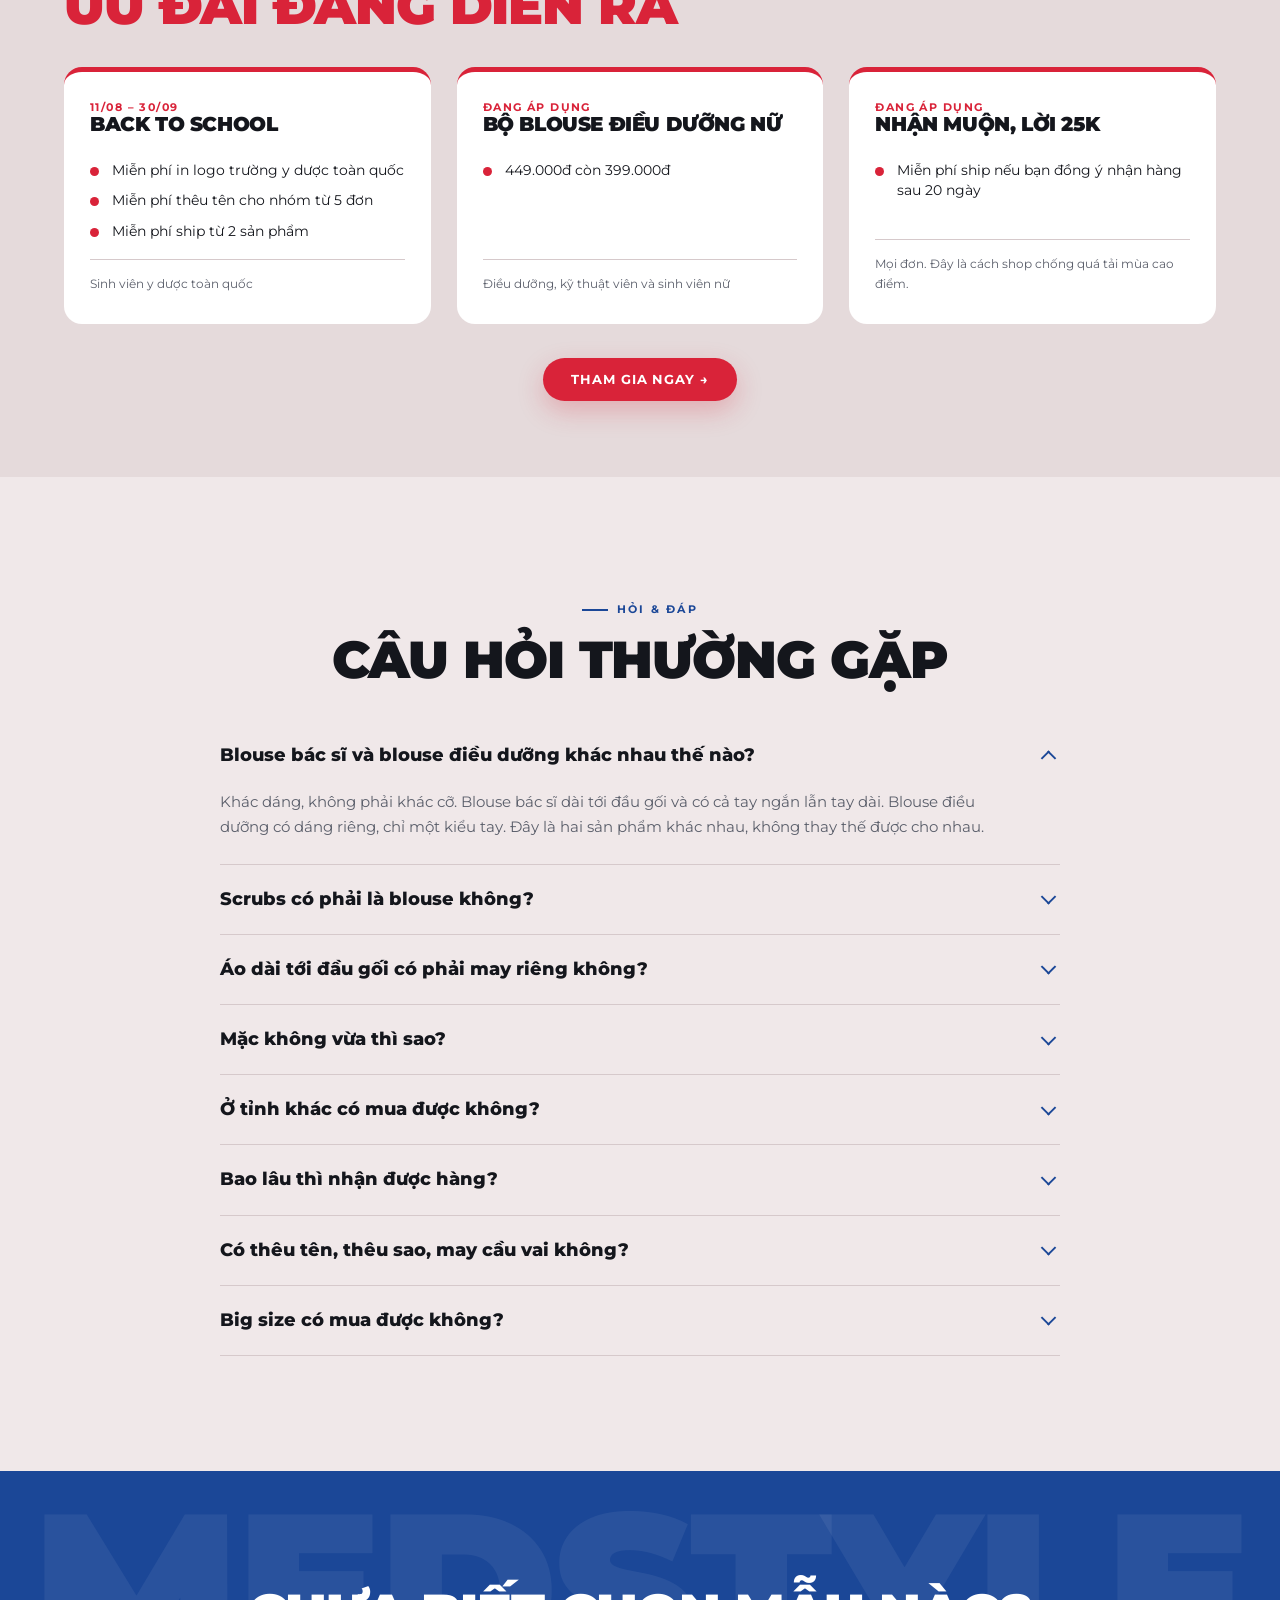
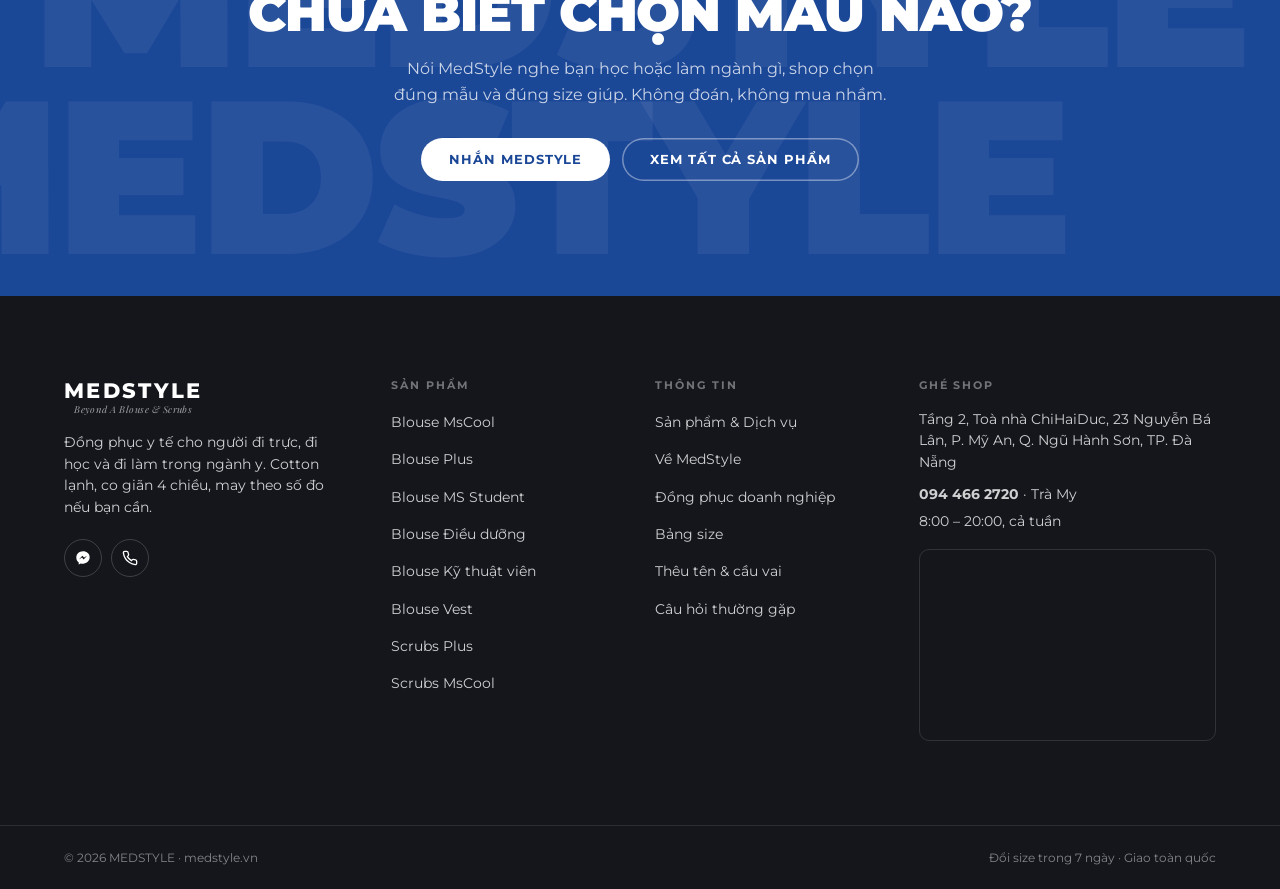
==== commit cd7e90e6: "them logo link" ====
--- a/index.html
+++ b/index.html
@@ -7,6 +7,7 @@
   <link rel="icon" type="image/png" href="assets/img/favicon.jpg">
   <meta name="description" content="MEDSTYLE - đơn vị cung cấp đồng phục y tế chất lượng tốt 'nhì' trong tầm giá (chưa có tài liệu chứng minh)">
   <meta name="theme-color" content="#1B4797">
+  <meta property="og:image" content="https://medstyle.vn/assets/img/logomedstyle.jpg">
   <link rel="preconnect" href="https://fonts.googleapis.com">
   <link rel="preconnect" href="https://fonts.gstatic.com" crossorigin>
   <link href="https://fonts.googleapis.com/css2?family=Montserrat:ital,wght@0,400;0,500;0,600;0,700;0,800;0,900;1,500&family=Playfair+Display:ital@1&display=swap" rel="stylesheet">
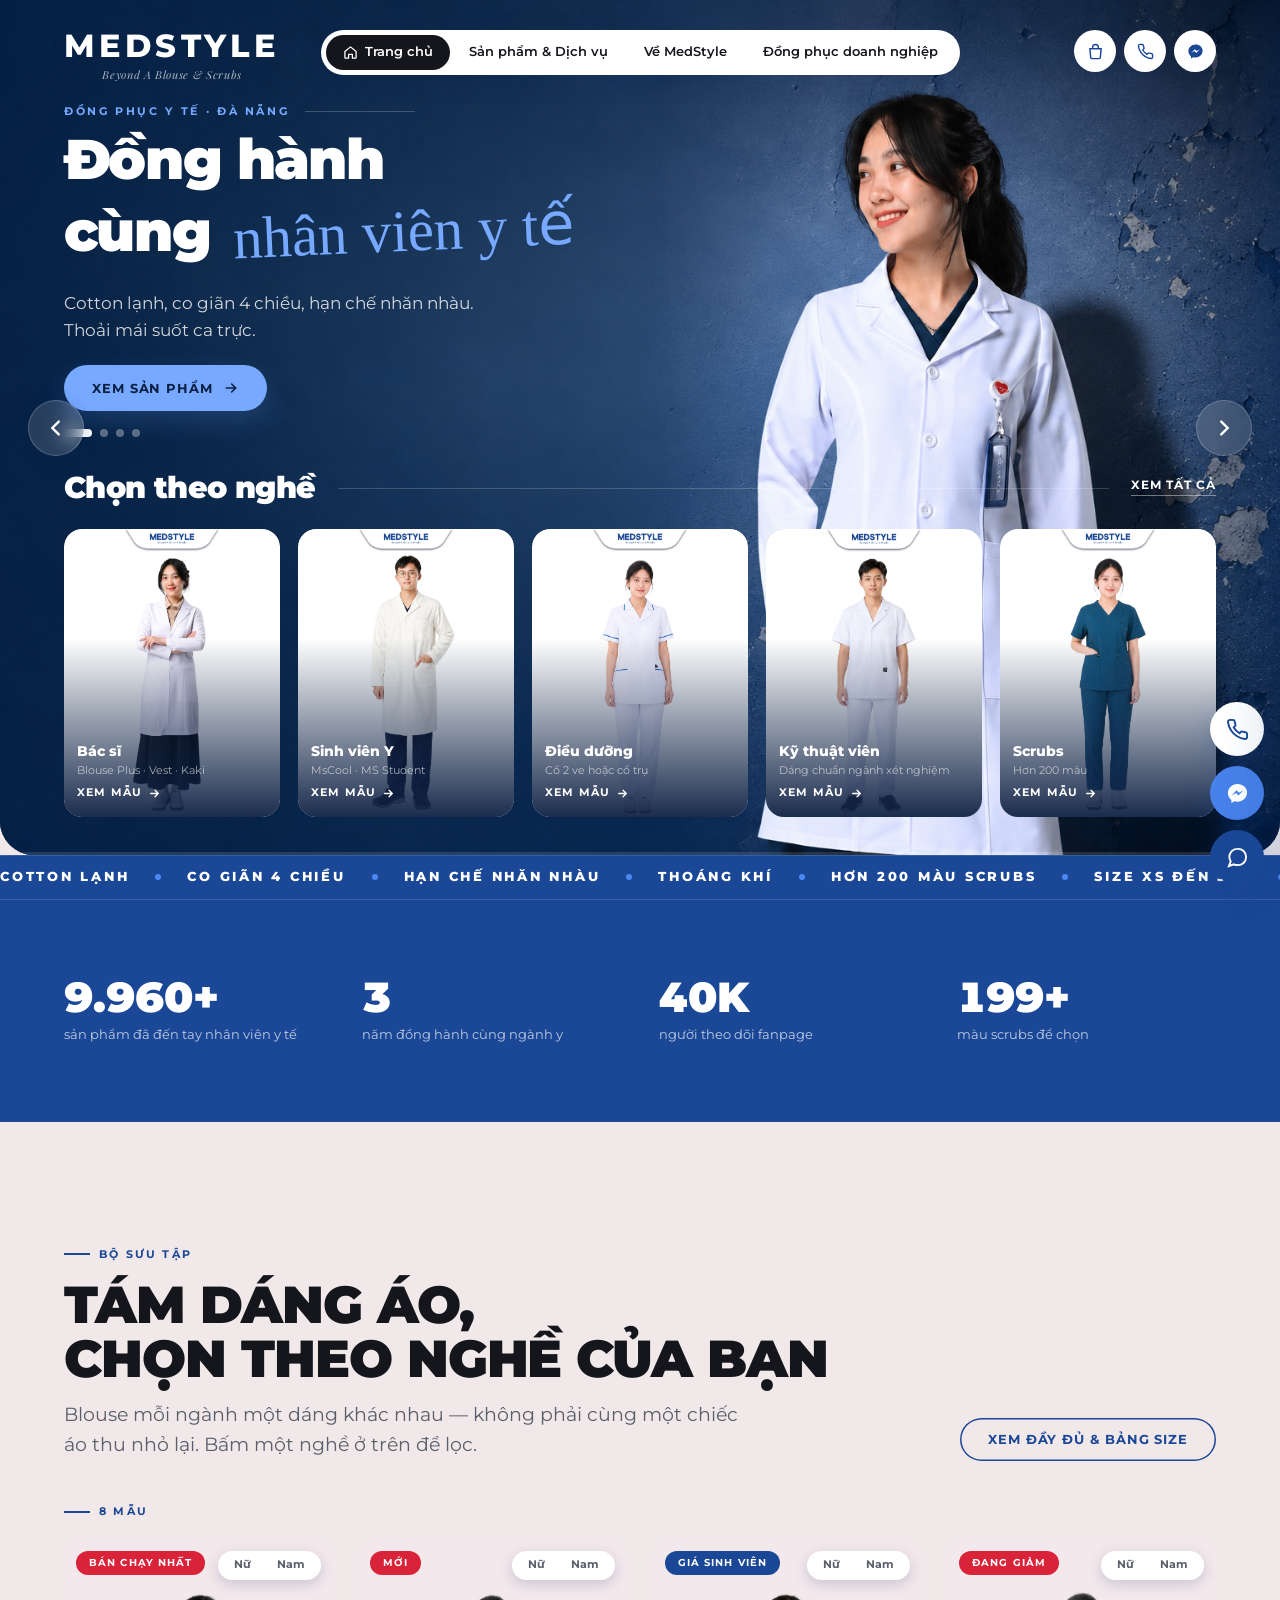
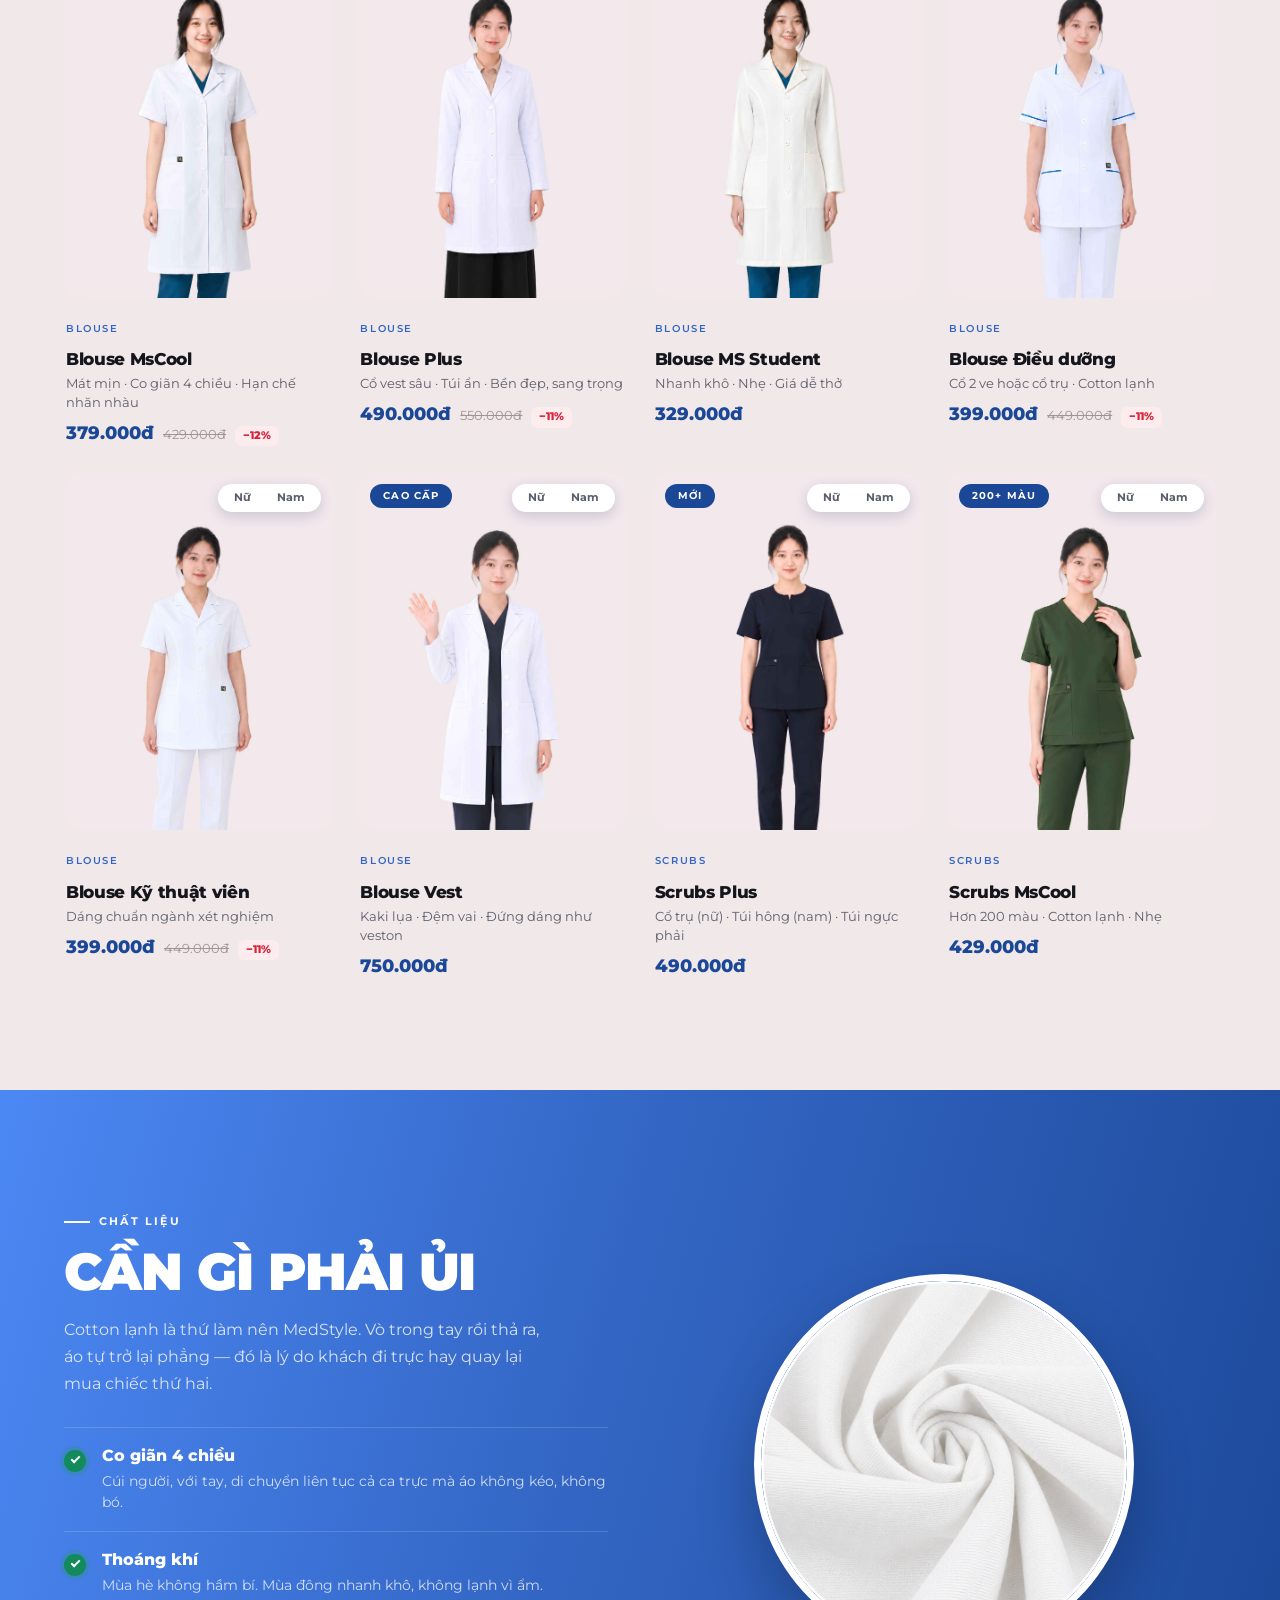
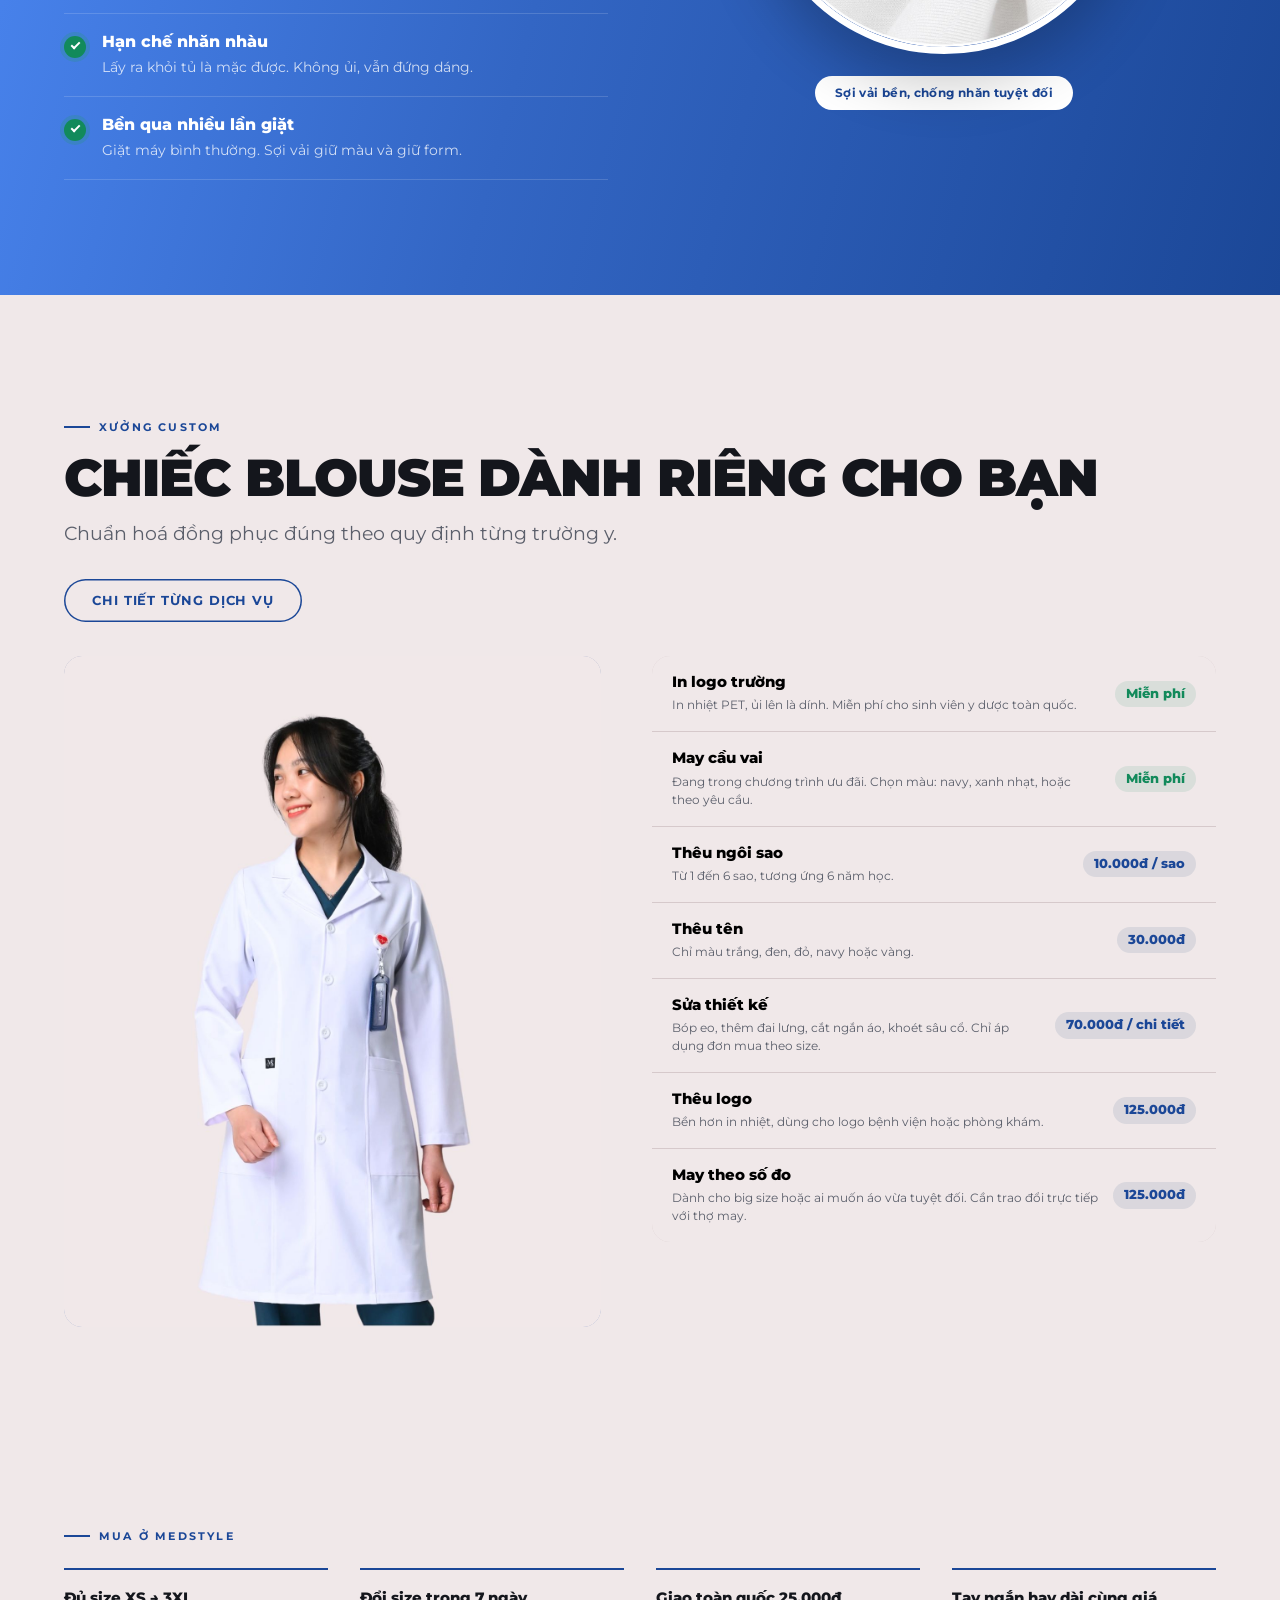
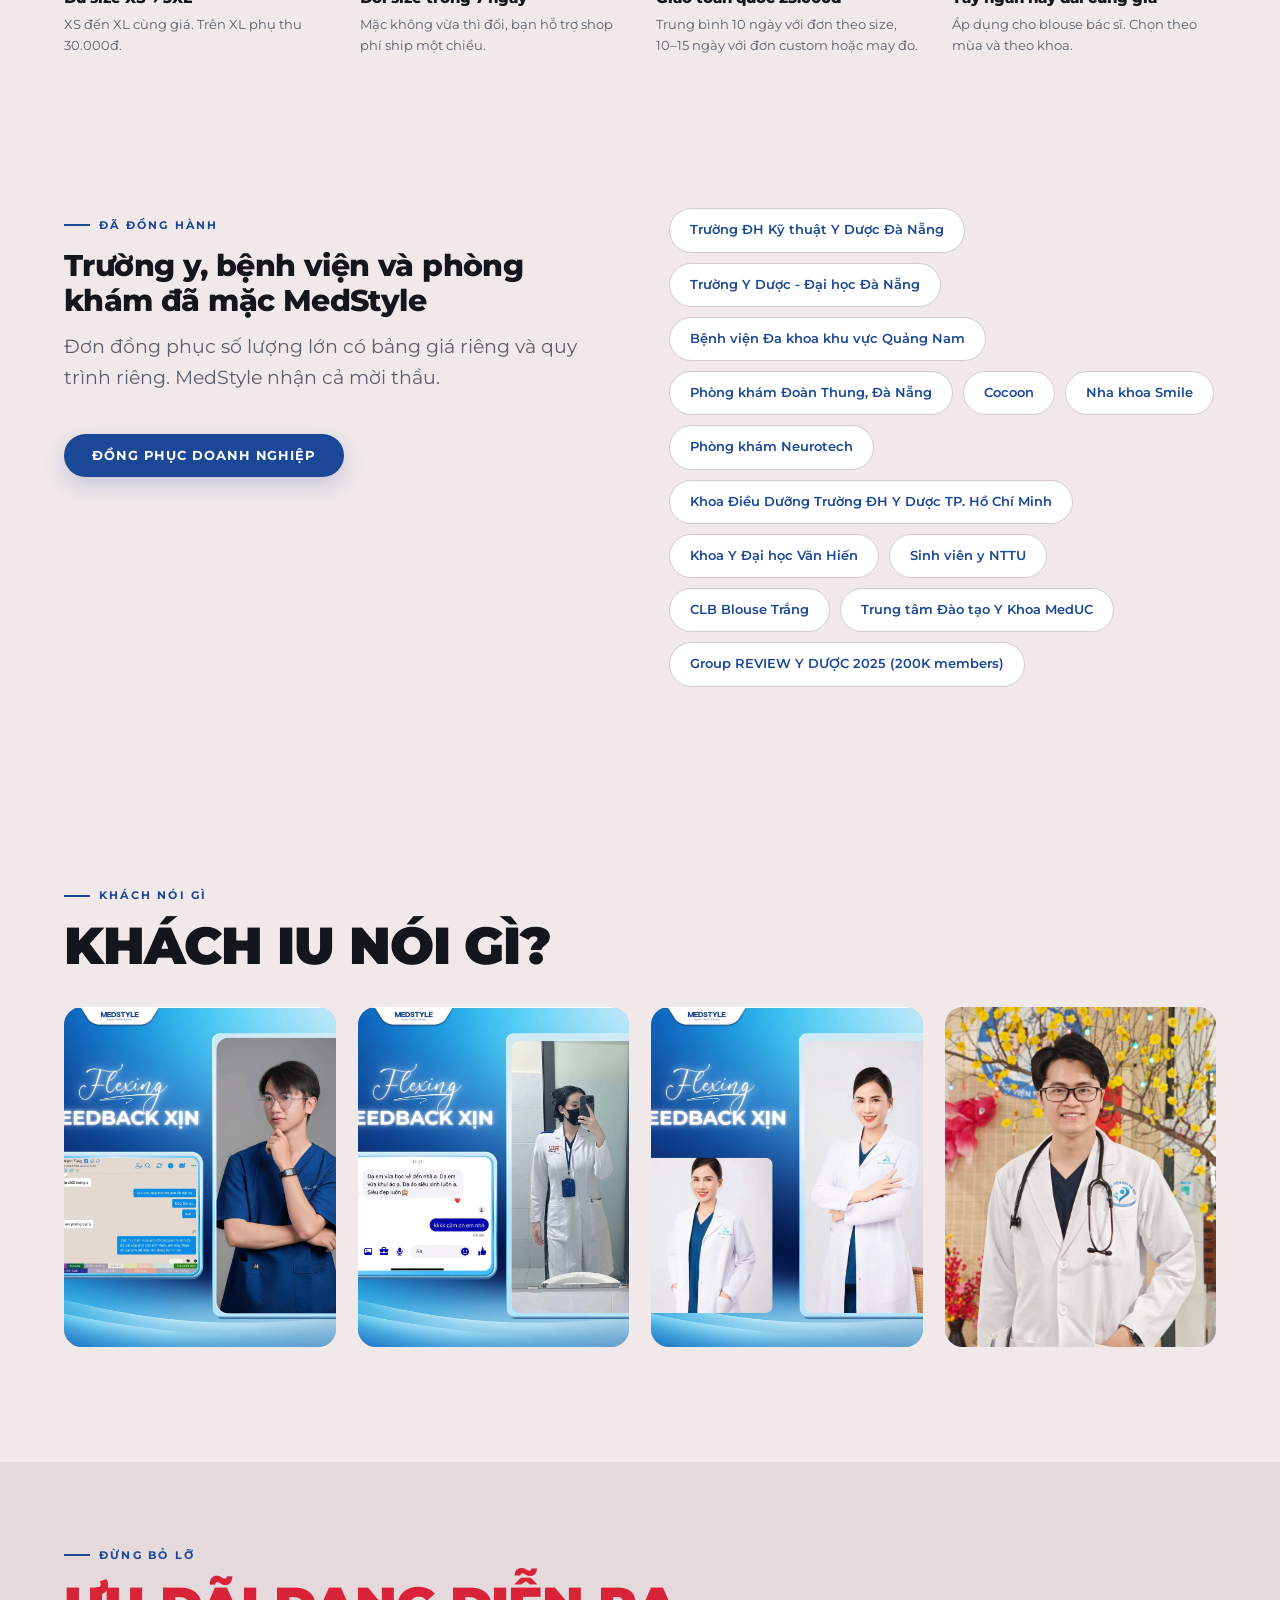
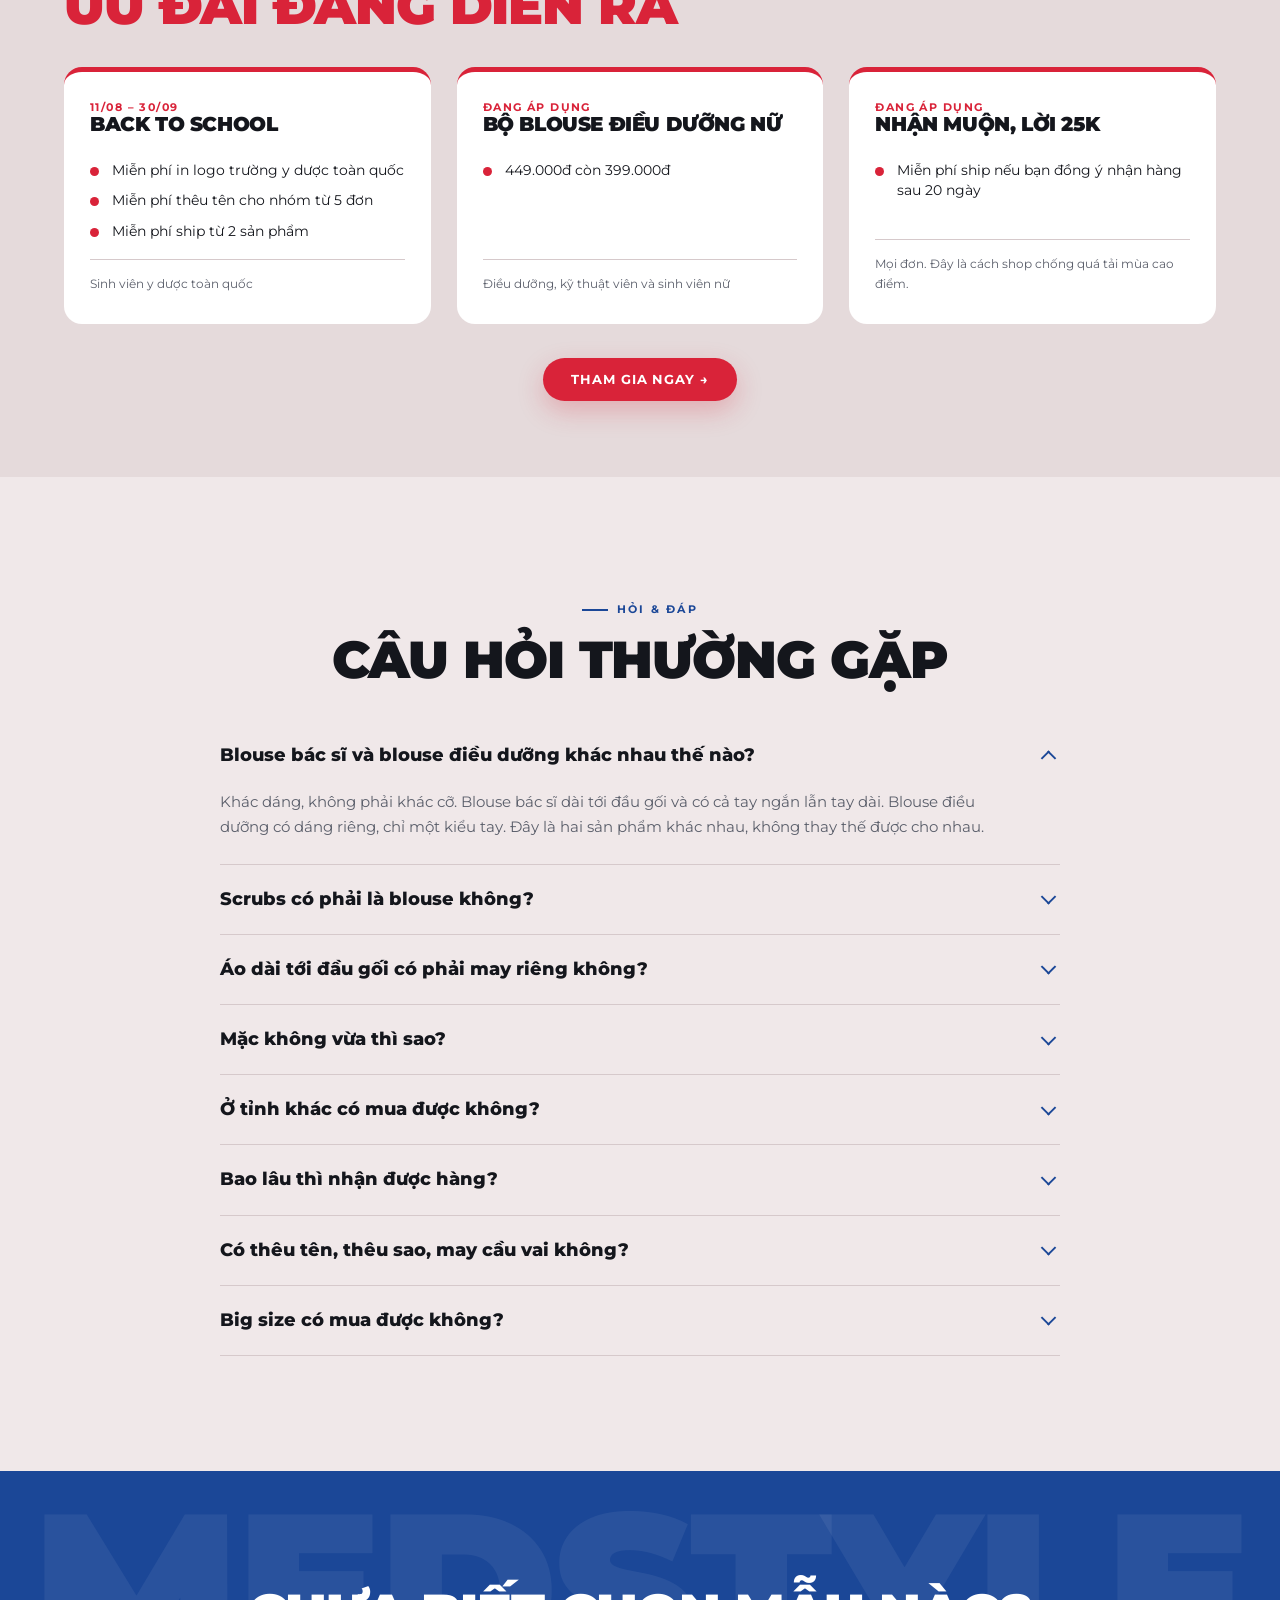
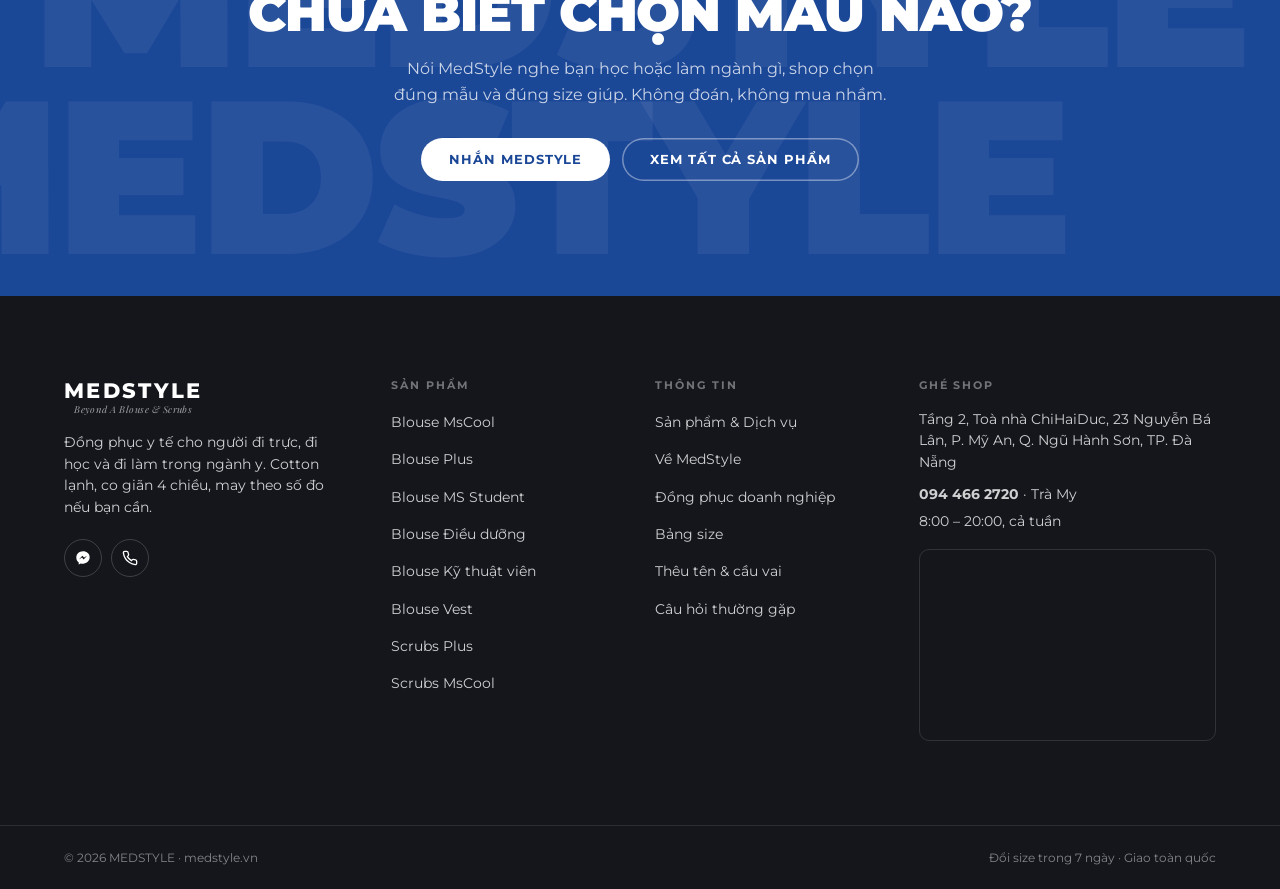
==== commit 6566bc99: "sua tiep" ====
--- a/index.html
+++ b/index.html
@@ -7,7 +7,23 @@
   <link rel="icon" type="image/png" href="assets/img/favicon.jpg">
   <meta name="description" content="MEDSTYLE - đơn vị cung cấp đồng phục y tế chất lượng tốt 'nhì' trong tầm giá (chưa có tài liệu chứng minh)">
   <meta name="theme-color" content="#1B4797">
-  <meta property="og:image" content="https://medstyle.vn/assets/img/logomedstyle.jpg">
+  <meta property="og:title"
+      content="MedStyle — Áo blouse & Scrubs y tế">
+
+  <meta property="og:description"
+      content="Đồng phục y tế cotton lạnh, co giãn 4 chiều, hạn chế nhăn nhàu.">
+
+  <meta property="og:url"
+      content="https://medstyle.vn/">
+
+  <meta property="og:image"
+      content="https://medstyle.vn/assets/img/logomedstyle.jpg">
+
+  <meta name="twitter:card"
+      content="summary_large_image">
+
+  <meta name="twitter:image"
+      content="https://medstyle.vn/assets/img/logomedstyle.jpg">    
   <link rel="preconnect" href="https://fonts.googleapis.com">
   <link rel="preconnect" href="https://fonts.gstatic.com" crossorigin>
   <link href="https://fonts.googleapis.com/css2?family=Montserrat:ital,wght@0,400;0,500;0,600;0,700;0,800;0,900;1,500&family=Playfair+Display:ital@1&display=swap" rel="stylesheet">
--- a/assets/css/base.css
+++ b/assets/css/base.css
@@ -50,7 +50,10 @@
 .rv{opacity:0;transform:translateY(22px);transition:opacity .7s var(--ease),transform .7s var(--ease)}.rv.is-in{opacity:1;transform:none}
 .ph{position:relative;margin:0;overflow:hidden;aspect-ratio:var(--ar,4/5);border-radius:var(--r);background:linear-gradient(160deg,#E9E1E2 0%,#DFE2EC 55%,#D4DBEE 100%);display:grid;place-items:center;box-shadow:inset 0 0 0 2px #1B47974d;outline:2px dashed #1B479766;outline-offset:-8px}
 .ph::before{content:"MS";position:absolute;inset:0;display:grid;place-items:center;font:900 clamp(46px,7vw,86px)/1 var(--display);letter-spacing:.02em;color:#1B47791f;pointer-events:none}
-.ph::after{content:attr(data-label);position:relative;z-index:1;font:700 9.5px/1.5 var(--body);letter-spacing:.1em;text-transform:uppercase;color:#fff;background:#1B4797;opacity:.92;padding:5px 12px;border-radius:100px;text-align:center;max-width:82%;box-shadow:0 3px 10px #0004}
+.ph::after{
+   display:none !important;
+  content:none !important;
+}
 .ph>img{position:absolute;inset:0;z-index:2;width:100%;height:100%;object-fit:cover}.ph--bare{border-radius:0}
 .ghost{position:absolute;inset:0;overflow:hidden;pointer-events:none;user-select:none;z-index:0;display:flex;flex-direction:column;justify-content:center}
 .ghost span{font:900 clamp(90px,17vw,260px)/.86 var(--display);letter-spacing:-.02em;white-space:nowrap;color:#1B479714}
--- a/assets/css/components.css
+++ b/assets/css/components.css
@@ -42,4 +42,43 @@
 .bot{position:fixed;right:16px;bottom:80px;z-index:81;width:min(370px,calc(100vw - 32px));max-height:min(560px,calc(100vh - 110px));background:#fff;border-radius:20px;overflow:hidden;box-shadow:0 30px 70px #1b479733,0 0 0 1px #1b479714;display:none;flex-direction:column}.bot.is-open{display:flex}.bot__top{background:var(--wedge);color:#fff;padding:16px 18px;display:flex;align-items:center;gap:12px}.bot__av{width:38px;height:38px;border-radius:50%;background:#fff;display:grid;place-items:center;color:var(--navy);font:900 13px/1 var(--display)}.bot__top b{display:block;font:800 14px/1.2 var(--display)}.bot__top span{font-size:11.5px;color:#ffffffc4}.bot__x{margin-left:auto;background:none;border:0;color:#fff;font-size:22px}.bot__log{flex:1;overflow-y:auto;padding:18px;display:flex;flex-direction:column;gap:11px;background:var(--paper)}.msg{max-width:86%;padding:11px 15px;border-radius:16px;font-size:13.8px;line-height:1.55;white-space:pre-line}.msg--bot{background:#fff;border-bottom-left-radius:5px;align-self:flex-start}.msg--me{background:var(--navy);color:#fff;border-bottom-right-radius:5px;align-self:flex-end}.msg a{color:var(--navy);font-weight:700;text-decoration:underline}.msg--me a{color:#fff}.msg--typing{display:flex;gap:5px;align-items:center;padding:15px}.msg--typing i{width:7px;height:7px;border-radius:50%;background:#B9AFB1;animation:dot 1.3s infinite}.msg--typing i:nth-child(2){animation-delay:.18s}.msg--typing i:nth-child(3){animation-delay:.36s}@keyframes dot{0%,60%,100%{transform:translateY(0);opacity:.45}30%{transform:translateY(-5px);opacity:1}}
 .bot__quick{display:flex;flex-wrap:wrap;gap:6px;padding:0 18px 12px;background:var(--paper)}.bot__quick button{background:#fff;border:1px solid var(--line);color:var(--navy);padding:8px 13px;border-radius:100px;font:600 12px/1 var(--body)}.bot__form{display:flex;gap:8px;padding:12px;border-top:1px solid var(--line);background:#fff}.bot__form input{flex:1;border:1px solid var(--line);border-radius:100px;padding:11px 16px;background:var(--paper)}.bot__form button{width:40px;height:40px;border-radius:50%;border:0;background:var(--navy);color:#fff;display:grid;place-items:center}.bot__note{padding:0 18px 12px;font-size:10.5px;color:var(--ink-soft);background:var(--paper)}
 .save-tab{position:fixed;right:0;top:50%;transform:translateY(-50%);z-index:78;background:var(--navy);color:#fff;border:0;padding:18px 11px;border-radius:14px 0 0 14px;display:flex;flex-direction:column;align-items:center;gap:9px;box-shadow:-4px 0 22px #1b479733}.save-tab svg{width:19px;height:19px}.save-tab span{writing-mode:vertical-rl;font:700 10.5px/1 var(--body);letter-spacing:.16em;text-transform:uppercase}.save-tab i{font-style:normal;min-width:21px;height:21px;border-radius:50%;background:var(--sale);display:grid;place-items:center;font:800 11px/1 var(--display)}.save-tab[hidden]{display:none}.save-panel{position:fixed;right:0;top:0;bottom:0;z-index:90;width:min(360px,92vw);background:var(--paper);box-shadow:-14px 0 50px #1b479733;transform:translateX(101%);transition:transform .4s var(--ease);display:flex;flex-direction:column}.save-panel.is-open{transform:none}.save-panel__top{background:var(--navy);color:#fff;padding:18px 20px;display:flex;align-items:center;gap:12px}.save-panel__top b{font:800 15px/1.2 var(--display)}.save-panel__x{margin-left:auto;background:none;border:0;color:#fff;font-size:24px}.save-panel__list{flex:1;overflow-y:auto;padding:14px}.save-panel__foot{padding:14px;border-top:1px solid var(--line);background:#fff}.save-panel__foot .btn{width:100%;justify-content:center}.sv{display:grid;grid-template-columns:58px 1fr auto auto;gap:10px;align-items:center;background:#fff;border-radius:var(--r-s);padding:10px;margin-bottom:9px}.sv .ph{border-radius:7px}.sv .ph::before{font-size:15px}.sv .ph::after{display:none}.sv b{display:block;font:800 13px/1.25 var(--display)}.sv u{display:block;text-decoration:none;margin-top:4px;font:800 13px/1 var(--display);color:var(--navy)}.sv__qty{display:flex;align-items:center;gap:8px}.sv__qty button{width:24px;height:24px;border-radius:50%;border:1px solid var(--line);background:#fff;color:var(--navy)}.sv__x{background:none;border:0;color:#A09496;font-size:19px}.save-empty{text-align:center;padding:44px 20px;color:var(--ink-soft);font-size:13.5px}.scrim{position:fixed;inset:0;z-index:89;background:#0B255966;opacity:0;visibility:hidden;transition:.35s}.scrim.is-on{opacity:1;visibility:visible}
-.lightbox{position:fixed;inset:0;z-index:95;display:grid;place-items:center;padding:5vh 5vw;background:#0B255966;opacity:0;visibility:hidden;transition:.3s}.lightbox.is-on{opacity:1;visibility:visible}.lightbox img{max-width:min(90vw,620px);max-height:88vh;border-radius:var(--r);box-shadow:0 30px 70px #00000059}.lightbox__x{position:fixed;top:20px;right:20px;width:44px;height:44px;border-radius:50%;border:0;background:#ffffffe6;font-size:22px}+.lightbox{position:fixed;inset:0;z-index:95;display:grid;place-items:center;padding:5vh 5vw;background:#0B255966;opacity:0;visibility:hidden;transition:.3s}.lightbox.is-on{opacity:1;visibility:visible}.lightbox img{max-width:min(90vw,620px);max-height:88vh;border-radius:var(--r);box-shadow:0 30px 70px #00000059}.lightbox__x{position:fixed;top:20px;right:20px;width:44px;height:44px;border-radius:50%;border:0;background:#ffffffe6;font-size:22px}
+/* ============================================================
+   MOBILE — ẨN PLACEHOLDER TÊN FILE KHI ẢNH ĐANG LOAD
+   Giữ nền trơn cùng màu website thay vì hiện tên file / chữ MS
+   ============================================================ */
+
+@media (max-width:960px){
+
+  /* Nền chờ ảnh giống nền website */
+  .shots,
+  .shots__f,
+  .shots .ph{
+    background:var(--paper) !important;
+  }
+
+  /* Bỏ khung nét đứt khi ảnh chưa kịp tải */
+  .shots .ph{
+    outline:none !important;
+    box-shadow:none !important;
+  }
+
+  /* Bỏ chữ MS ở giữa placeholder */
+  .shots .ph::before{
+    display:none !important;
+    content:none !important;
+  }
+
+  /* Bỏ hoàn toàn dòng tên file:
+     SP-BLOUSE-....JPG · 900×1200 */
+  .shots .ph::after{
+    display:none !important;
+    content:none !important;
+  }
+}
+/* Placeholder ảnh sản phẩm: chỉ hiện nền trơn */
+.shots .ph{
+  background:var(--paper) !important;
+  outline:none !important;
+  box-shadow:none !important;
+}
